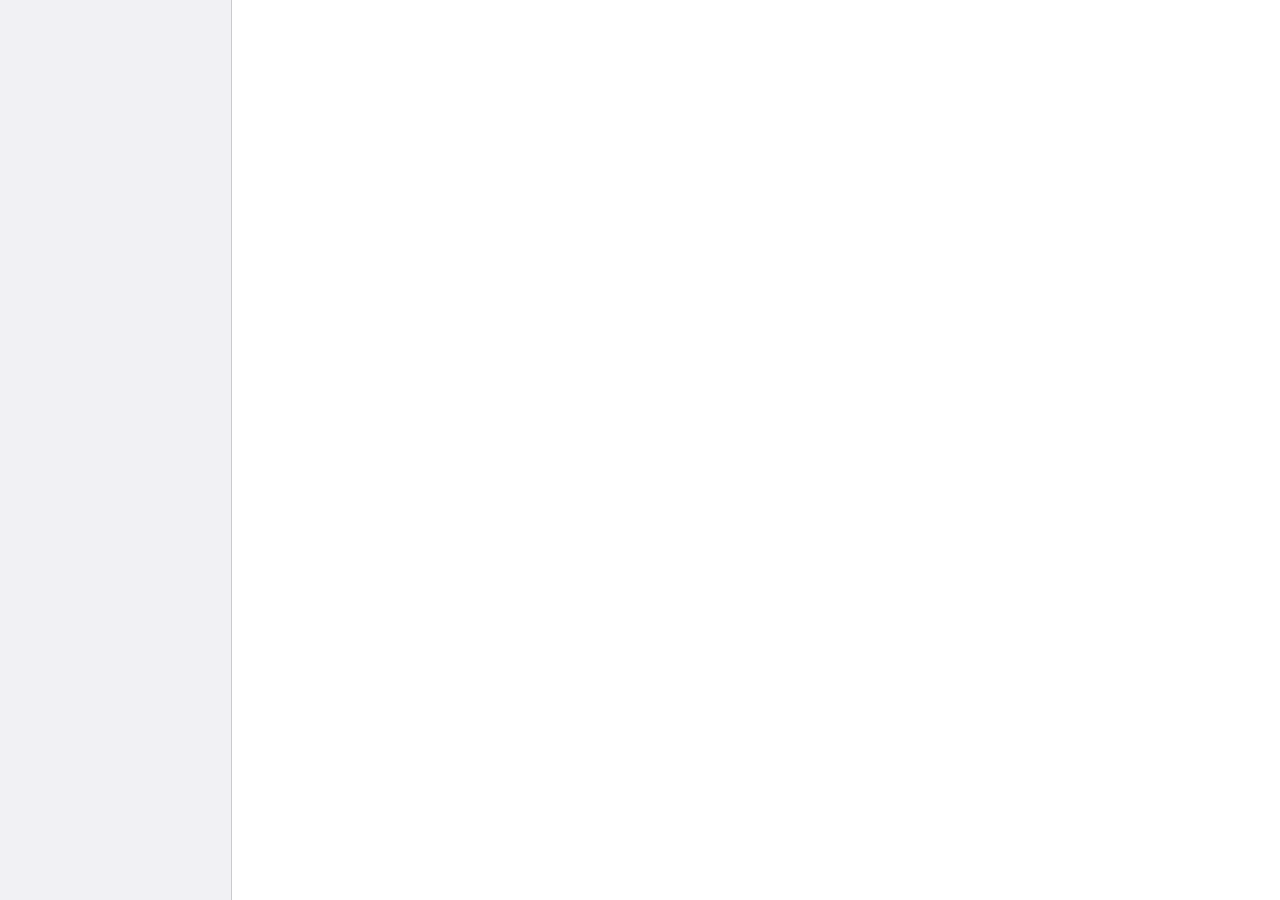
==== creator/index.html @ 55f1786f "creator: docs page shell, foundations sections, sidebar css Single-page docs (creator/index.html) re" ====
<!DOCTYPE html>
<html lang="en">
<head>
<meta charset="utf-8">
<meta name="viewport" content="width=device-width, initial-scale=1">
<title>Creator Design System</title>
<link rel="stylesheet" href="tokens/tokens.css">
<link rel="stylesheet" href="tokens/text-styles.css">
<link rel="stylesheet" href="css/base.css">
<link rel="stylesheet" href="css/sidebar.css">
<link rel="stylesheet" href="css/header.css">
<link rel="stylesheet" href="css/tray.css">
<link rel="stylesheet" href="css/stage.css">
<link rel="stylesheet" href="css/aux.css">
<!-- Icons: byte-identical copy of apps/airtime-creator/teleport/icons.js (AppIcons) and the Mask* paths from packages/mmhmm-icons -->
<script src="assets/icons.js"></script>
<script src="assets/mask-icons.js"></script>
</head>
<body>
<div class="doc">
  <nav class="doc-nav" id="nav"></nav>
  <main class="doc-main" id="main"></main>
</div>
<script type="module" src="js/main.js"></script>
</body>
</html>
---- creator/tokens/tokens.css ----
/* tokens.css - Creator design system. GENERATED by tools/build-tokens.mjs. Do not edit.
 * Source of truth: the rendered app (localhost:3000/creator) via data/rendered-vars.json, cross-referenced
 * with apps/airtime-creator/src/ui/tokens.ts. Prefix --cr- keeps these apart from airtime-design-system's tokens.
 * Themes: [data-theme="light"] (default) and [data-theme="dark"]; any element can set it, so light and dark can sit side by side.
 * Every semantic token is declared inside both theme blocks: a var() alias declared once at :root would resolve there
 * and pin the light value under a dark subtree. */

:root {

  /* aspect-ratios (primitive) */
  --cr-aspect-camera-demo: 736 / 414;

  /* blurs (primitive) */
  --cr-blur-selection-bar: 28px;
  --cr-blur-selection-menu: 34px;

  /* border-widths (primitive) */
  --cr-border-width-hair: 0.5px;
  --cr-border-width-thin: 1px;
  --cr-border-width-medium: 2px;

  /* colors (primitive) */
  --cr-color-selection-destructive: rgb(255,92,92);
  --cr-color-selection-destructive-hover: rgba(255,92,92,0.14);
  --cr-color-selection-destructive-active: rgba(255,92,92,0.24);
  --cr-color-selection-muted: rgba(255,255,255,0.60);
  --cr-color-selection-track: rgba(255,255,255,0.08);
  --cr-color-selection-swatch: rgba(255,255,255,0.16);
  --cr-color-selection-material: rgba(26,26,29,0.66);
  --cr-color-selection-text: rgba(255,255,255,0.96);
  --cr-color-selection-disabled: rgba(255,255,255,0.40);
  --cr-color-selection-hover: rgba(255,255,255,0.11);
  --cr-color-selection-active: rgba(255,255,255,0.20);
  --cr-color-selection-line: rgba(255,255,255,0.13);
  --cr-color-system-blue-light: #0069D9;
  --cr-color-system-blue-light-hover: #0059B8;
  --cr-color-system-blue-dark: #3B9BFF;
  --cr-color-system-blue-dark-hover: #57ACFF;
  --cr-color-system-blue-on-light: #FFFFFF;
  --cr-color-system-blue-on-dark: #08121C;
  --cr-color-system-red-light: #D70015;
  --cr-color-system-red-dark: #FF4F42;
  --cr-color-ground-light-window: #E9E9EC;
  --cr-color-ground-light-surface: #FFFFFF;
  --cr-color-ground-light-recessed: #F1F1F4;
  --cr-color-ground-dark-window: #131315;
  --cr-color-ground-dark-surface: #1E1E20;
  --cr-color-ground-dark-recessed: #252528;
  --cr-color-ink-light-primary: #000000;
  --cr-color-ink-light-secondary: #3C3C43;
  --cr-color-ink-light-tertiary: #6E6E73;
  --cr-color-ink-dark-primary: #FFFFFF;
  --cr-color-ink-dark-secondary: #EBEBF5;
  --cr-color-ink-dark-tertiary: #ABABB2;

  /* durations (primitive) */
  --cr-duration-insert: 120ms;
  --cr-duration-fired: 260ms;
  --cr-duration-fast: 160ms;
  --cr-duration-history: 150ms;
  --cr-duration-title-dwell: 200ms;
  --cr-duration-normal: 240ms;
  --cr-duration-slow: 420ms;
  --cr-duration-settle: 300ms;
  --cr-duration-stage: 420ms;
  --cr-duration-panel: 280ms;

  /* easings (primitive) */
  --cr-easing-out: ease-out;
  --cr-easing-settle: cubic-bezier(.32, .72, 0, 1);
  --cr-easing-standard: ease-in-out;
  --cr-easing-spring: cubic-bezier(.34, 1.4, .5, 1);
  --cr-easing-flow: cubic-bezier(.25, .46, .2, .99);

  /* font-sizes (primitive) */
  --cr-font-size-3xs: 9px;
  --cr-font-size-2xs: 10px;
  --cr-font-size-xs: 11px;
  --cr-font-size-sm: 12px;
  --cr-font-size-md: 13px;
  --cr-font-size-lg: 17px;

  /* font-weights (primitive) */
  --cr-font-weight-bold: 700;
  --cr-font-weight-medium: 500;
  --cr-font-weight-normal: 400;
  --cr-font-weight-semibold: 600;

  /* fonts (primitive) */
  --cr-font-family-body: -apple-system, BlinkMacSystemFont, 'SF Pro Text', 'SF Pro Display', 'Helvetica Neue', Helvetica, Arial, sans-serif;
  --cr-font-family-heading: -apple-system, BlinkMacSystemFont, 'SF Pro Text', 'SF Pro Display', 'Helvetica Neue', Helvetica, Arial, sans-serif;
  --cr-font-family-mono: ui-monospace, 'SF Mono', Menlo, monospace;

  /* letter-spacings (primitive) */
  --cr-letter-spacing-label: 0.055em;
  --cr-letter-spacing-selection-label: 0.04em;

  /* line-heights (primitive) */
  --cr-line-height-selection: 1.15;

  /* radii (primitive) */
  --cr-radius-stage: 8px;
  --cr-radius-selection-track: 9px;
  --cr-radius-room-tile: 6px;
  --cr-radius-title-label: 4px;
  --cr-radius-xs: 3px;
  --cr-radius-sm: 5px;
  --cr-radius-md: 7px;
  --cr-radius-lg: 10px;
  --cr-radius-xl: 13px;
  --cr-radius-2xl: 14px;
  --cr-radius-3xl: 16px;
  --cr-radius-4xl: 22px;
  --cr-radius-5xl: 24px;
  --cr-radius-full: 9999px;

  /* sizes (primitive) */
  --cr-size-creator-selection-menu-min: 220px;
  --cr-size-creator-selection-menu-max: 328px;
  --cr-size-creator-typography-menu-width: 368px;
  --cr-size-creator-top-bar: 52px;
  --cr-size-creator-account-header: 260px;
  --cr-size-creator-title: 280px;
  --cr-size-creator-title-compact: 180px;
  --cr-size-creator-title-glyph: 15px;
  --cr-size-creator-title-chevron: 22px;
  --cr-size-creator-hairline: 0.5px;
  --cr-size-creator-stage-band: 46px;
  --cr-size-creator-stage-band-narrow: 88px;
  --cr-size-creator-band-row: 38px;
  --cr-size-creator-device-name: 88px;
  --cr-size-creator-device-popover: 258px;
  --cr-size-creator-device-chevron: 9px;
  --cr-size-creator-status-dot: 7px;
  --cr-size-creator-status-badge-dot: 5px;
  --cr-size-creator-record-min: 93px;
  --cr-size-creator-record-label: 37px;
  --cr-size-creator-camera-popover: 360px;
  --cr-size-creator-tray: 116px;
  --cr-size-creator-slide-thumbnail: 78px;
  --cr-size-creator-room-tile: 76px;
  --cr-size-creator-slide-lane: 84px;
  --cr-size-creator-overlay-lane: 28px;
  --cr-size-creator-slide-popover: 324px;
  --cr-size-creator-sidebar: 296px;
  --cr-size-creator-sidebar-row: 30px;
  --cr-size-creator-sidebar-control: 24px;
  --cr-size-creator-slide-counter: 46px;
  --cr-size-creator-slides-info: 320px;
  --cr-size-creator-layout-picker: 470px;
  --cr-size-creator-layout-grid: 300px;
  --cr-size-creator-video-library: 280px;
  --cr-size-creator-video-details: 240px;
  --cr-size-creator-video-timeline: 144px;
  --cr-size-creator-share-dialog: 460px;
  --cr-size-creator-share-suggestions: 232px;
  --cr-size-sheet-width: 800px;
  --cr-size-sheet-height: 642px;
  --cr-size-sheet-max-width: calc(100vw - 48px);
  --cr-size-sheet-max-height: calc(100vh - 48px);
  --cr-size-background-browser-width: min(85vw, 800px);
  --cr-size-background-browser-height: min(100vh, 640px);
  --cr-size-background-browser-sidebar: 160px;
  --cr-size-background-browser-row: 190px;
  --cr-size-split-picker-sidebar: 208px;
  --cr-size-split-picker-pane-header: 56px;
  --cr-size-split-picker-input-wrapper: 30px;
  --cr-size-split-picker-details: 208px;
  --cr-size-segment: 26px;
  --cr-size-0-5: 2px;
  --cr-size-1: 4px;
  --cr-size-1-5: 6px;
  --cr-size-10: 40px;
  --cr-size-11: 44px;
  --cr-size-12: 48px;
  --cr-size-14: 56px;
  --cr-size-16: 64px;
  --cr-size-2: 8px;
  --cr-size-2-5: 10px;
  --cr-size-20: 80px;
  --cr-size-24: 96px;
  --cr-size-28: 112px;
  --cr-size-3: 12px;
  --cr-size-3-5: 14px;
  --cr-size-32: 128px;
  --cr-size-36: 144px;
  --cr-size-4: 16px;
  --cr-size-4-5: 18px;
  --cr-size-40: 160px;
  --cr-size-44: 176px;
  --cr-size-48: 192px;
  --cr-size-5: 20px;
  --cr-size-52: 208px;
  --cr-size-56: 224px;
  --cr-size-6: 24px;
  --cr-size-60: 240px;
  --cr-size-64: 256px;
  --cr-size-7: 28px;
  --cr-size-8: 32px;
  --cr-size-9: 36px;

  /* spacing (primitive) */
  --cr-space-gutter: 16px;
  --cr-space-2-25: 9px;
  --cr-space-1-75: 7px;
  --cr-space-0-75: 3px;
  --cr-space-1-25: 5px;
  --cr-space-0-5: 2px;
  --cr-space-1: 4px;
  --cr-space-1-5: 6px;
  --cr-space-10: 40px;
  --cr-space-11: 44px;
  --cr-space-12: 48px;
  --cr-space-14: 56px;
  --cr-space-16: 64px;
  --cr-space-2: 8px;
  --cr-space-2-5: 10px;
  --cr-space-20: 80px;
  --cr-space-24: 96px;
  --cr-space-28: 112px;
  --cr-space-3: 12px;
  --cr-space-3-5: 14px;
  --cr-space-32: 128px;
  --cr-space-36: 144px;
  --cr-space-4: 16px;
  --cr-space-4-5: 18px;
  --cr-space-40: 160px;
  --cr-space-44: 176px;
  --cr-space-48: 192px;
  --cr-space-5: 20px;
  --cr-space-52: 208px;
  --cr-space-56: 224px;
  --cr-space-6: 24px;
  --cr-space-60: 240px;
  --cr-space-64: 256px;
  --cr-space-7: 28px;
  --cr-space-8: 32px;
  --cr-space-9: 36px;

  /* z-index (primitive) */
  --cr-z-stage: 1;
  --cr-z-stage-band: 12;
  --cr-z-stage-controls: 13;
  --cr-z-tray: 15;
  --cr-z-top-bar: 20;
}

:root,
[data-theme="light"] {
  color-scheme: light;

  /* colors (semantic) */
  --cr-color-background-primary: #ffffff;
  --cr-color-background-tertiary: #ebebeb;
  --cr-color-action-primary: #79DDE8;
  --cr-color-action-secondary: #1A7580;
  --cr-color-action-destructive: #ff715c;
  --cr-color-slide-badge: rgba(0, 0, 0, 0.8);
  --cr-color-device-off: #F65F4C;
  --cr-color-status-live: #34C759;
  --cr-color-status-live-text: #2FA84F;
  --cr-color-status-live-fill: color-mix(in srgb, var(--cr-color-status-live) 16%, transparent);
  --cr-color-header-ground: color-mix(in srgb, var(--cr-color-mat-hud) 92%, transparent);
  --cr-color-header-title-hover: #ebebeb;
  --cr-color-header-title-border: #e0e0e0;
  --cr-color-header-history-hover: #f5f5f5;
  --cr-color-split-picker-content: color-mix(in srgb, var(--cr-color-bg-panel) 62%, transparent);
  --cr-color-split-picker-footer: color-mix(in srgb, var(--cr-color-bg-panel) 40%, transparent);
  --cr-color-bg: var(--cr-color-ground-light-window);
  --cr-color-bg-panel: var(--cr-color-ground-light-surface);
  --cr-color-bg-subtle: var(--cr-color-ground-light-recessed);
  --cr-color-bg-muted: rgba(0, 0, 0, 0.05);
  --cr-color-bg-emphasized: rgba(0, 0, 0, 0.10);
  --cr-color-bg-inverted: var(--cr-color-ground-dark-window);
  --cr-color-content-accent: #f9df74;
  --cr-color-content-primary: var(--cr-color-ink-light-primary);
  --cr-color-content-secondary: var(--cr-color-ink-light-secondary);
  --cr-color-content-tertiary: var(--cr-color-ink-light-tertiary);
  --cr-color-text-1: rgba(0, 0, 0, 0.92);
  --cr-color-text-2: rgba(0, 0, 0, 0.80);
  --cr-color-text-3: rgba(0, 0, 0, 0.64);
  --cr-color-text-4: rgba(0, 0, 0, 0.50);
  --cr-color-text-5: rgba(0, 0, 0, 0.38);
  --cr-color-text-6: rgba(0, 0, 0, 0.26);
  --cr-color-fg: var(--cr-color-text-1);
  --cr-color-fg-muted: var(--cr-color-text-3);
  --cr-color-fg-subtle: var(--cr-color-text-4);
  --cr-color-fg-inverted: rgba(255, 255, 255, 0.96);
  --cr-color-line: rgba(0, 0, 0, 0.10);
  --cr-color-line-strong: rgba(0, 0, 0, 0.16);
  --cr-color-line-strongest: rgba(0, 0, 0, 0.30);
  --cr-color-border: var(--cr-color-line);
  --cr-color-border-muted: var(--cr-color-line);
  --cr-color-border-subtle: var(--cr-color-line);
  --cr-color-border-emphasized: var(--cr-color-line-strong);
  --cr-color-border-inverted: rgba(255, 255, 255, 0.10);
  --cr-color-state-drop-indicator: var(--cr-color-accent-solid);
  --cr-color-state-hover: rgba(0, 0, 0, 0.055);
  --cr-color-state-active: rgba(0, 0, 0, 0.10);
  --cr-color-state-active-strong: rgba(0, 0, 0, 0.15);
  --cr-color-state-selected: rgba(0, 0, 0, 0.15);
  --cr-color-dash: rgba(0, 0, 0, 0.28);
  --cr-color-highlight-primary: #00000012;
  --cr-color-highlight-secondary: #0000000A;
  --cr-color-edge-out: rgba(0, 0, 0, 0.16);
  --cr-color-edge-in: rgba(255, 255, 255, 0.75);
  --cr-color-mat-menu: rgba(250, 250, 252, 0.86);
  --cr-color-mat-menu-solid: rgba(250, 250, 252, 0.98);
  --cr-color-mat-hud: rgba(247, 247, 250, 0.985);
  --cr-color-mat-sheet: rgba(242, 242, 245, 0.99);
  --cr-color-mat-sidebar: rgba(239, 239, 243, 0.985);
  --cr-color-scrim: rgba(250, 250, 252, 0.86);
  --cr-color-scrim-modal: rgba(0, 0, 0, 0.60);
  --cr-color-overlay: #00000073;
  --cr-color-surface-raised: var(--cr-color-mat-menu);
  --cr-color-surface-inset: rgba(0, 0, 0, 0.05);
  --cr-color-wire-1: rgba(0, 0, 0, 0.09);
  --cr-color-wire-2: rgba(0, 0, 0, 0.20);
  --cr-color-wire-3: rgba(0, 0, 0, 0.34);
  --cr-color-wire-void: rgba(0, 0, 0, 0.045);
  --cr-color-accent-solid: var(--cr-color-system-blue-light);
  --cr-color-accent-hover: var(--cr-color-system-blue-light-hover);
  --cr-color-accent-contrast: var(--cr-color-system-blue-on-light);
  --cr-color-accent-fg: var(--cr-color-system-blue-light);
  --cr-color-accent-subtle: color-mix(in srgb, var(--cr-color-system-blue-light) 12%, transparent);
  --cr-color-accent-muted: color-mix(in srgb, var(--cr-color-system-blue-light) 22%, transparent);
  --cr-color-accent-emphasized: var(--cr-color-system-blue-light-hover);
  --cr-color-accent-focus-ring: var(--cr-color-system-blue-light);
  --cr-color-danger-solid: var(--cr-color-system-red-light);
  --cr-color-danger-hover: color-mix(in srgb, var(--cr-color-system-red-light) 88%, black);
  --cr-color-danger-contrast: #FFFFFF;
  --cr-color-danger-fg: var(--cr-color-system-red-light);
  --cr-color-danger-subtle: color-mix(in srgb, var(--cr-color-system-red-light) 12%, transparent);
  --cr-color-danger-muted: color-mix(in srgb, var(--cr-color-system-red-light) 22%, transparent);
  --cr-color-danger-emphasized: color-mix(in srgb, var(--cr-color-system-red-light) 88%, black);
  --cr-color-danger-focus-ring: var(--cr-color-system-red-light);
  --cr-color-gray-solid: var(--cr-color-text-1);
  --cr-color-gray-hover: var(--cr-color-text-2);
  --cr-color-gray-contrast: var(--cr-color-bg-panel);
  --cr-color-gray-fg: var(--cr-color-text-1);
  --cr-color-gray-subtle: var(--cr-color-state-hover);
  --cr-color-gray-muted: var(--cr-color-state-active);
  --cr-color-gray-emphasized: var(--cr-color-state-active-strong);
  --cr-color-gray-focus-ring: var(--cr-color-accent-solid);
  --cr-color-focus-ring: var(--cr-color-accent-solid);
  --cr-color-pill-fill: rgba(255, 255, 255, 0.12);
  --cr-color-swatch-ring-dot: rgba(255, 255, 255, 0.24);
  --cr-color-swatch-ring-tile: rgba(255, 255, 255, 0.16);
  --cr-color-swatch-none-slash: rgb(255, 69, 58);
  --cr-color-swatch-none-fill: rgba(255, 255, 255, 0.08);
  --cr-color-chip-ground: #E6E6EC;
  --cr-color-checker-a: #FFFFFF;
  --cr-color-checker-b: #D4D4DA;
  --cr-color-thumb-selected-fill: rgba(255, 255, 255, 0.18);
  --cr-color-thumb-selected-ring: rgba(255, 255, 255, 0.3);
  --cr-color-knob: #FFFFFF;

  /* font-sizes (derived) */
  --cr-font-size-sidebar: 12px;

  /* gradients (semantic) */
  --cr-gradient-window: linear-gradient(180deg, color-mix(in srgb, var(--cr-color-bg) 88%, var(--cr-color-content-primary)) 0%, var(--cr-color-bg) 34%, color-mix(in srgb, var(--cr-color-bg) 96%, var(--cr-color-content-primary)) 100%);

  /* letter-spacings (derived) */
  --cr-letter-spacing-sidebar: -0.036px;

  /* line-heights (derived) */
  --cr-line-height-sidebar: 15px;

  /* opacity (derived) */
  --cr-opacity-disabled: 0.4;
  --cr-opacity-dimmed: 0.45;
  --cr-opacity-locked-grip: 0.3;

  /* shadows (semantic) */
  --cr-shadow-selection-swatch: inset 0 0 0 1px rgba(255,255,255,0.18);
  --cr-shadow-selection-swatch-selected: inset 0 0 0 1px rgba(255,255,255,0.18), 0 0 0 2px rgba(255,255,255,0.60);
  --cr-shadow-selection-bar: inset 0 0.5px 0 0 rgba(255,255,255,0.18), 0 0 0 0.5px rgba(0,0,0,0.34), 0 4px 10px rgba(0,0,0,0.22), 0 14px 36px rgba(0,0,0,0.34);
  --cr-shadow-selection-menu: inset 0 0.5px 0 0 rgba(255,255,255,0.18), 0 0 0 0.5px rgba(0,0,0,0.34), 0 6px 16px rgba(0,0,0,0.22), 0 22px 56px rgba(0,0,0,0.34);
  --cr-shadow-tray-console: 0 0 0 0.5px var(--cr-color-edge-out), 0 2px 5px color-mix(in srgb, var(--cr-color-content-primary) 12%, transparent);
  --cr-shadow-band-pill: var(--cr-shadow-edge), var(--cr-shadow-up);
  --cr-shadow-placeholder: inset 0 0 0 0.5px var(--cr-color-line);
  --cr-shadow-caption: inset 0 0.5px 0 0 var(--cr-color-line);
  --cr-shadow-sidebar: inset -1px 0 0 0 var(--cr-color-line);
  --cr-shadow-input-wrapper: inset 0 0 0 0.5px var(--cr-color-line-strong), inset 0 1px 2px rgba(0, 0, 0, 0.06);
  --cr-shadow-top-bar: 0 0.5px 0 0 var(--cr-color-line);
  --cr-shadow-avatar: 0 0 0 0.5px var(--cr-color-edge-out);
  --cr-shadow-avatar-hover: 0 0 0 0.5px rgba(0, 0, 0, 0.30);
  --cr-shadow-segment-track: inset 0 0.5px 1px 0 rgba(0, 0, 0, 0.06);
  --cr-shadow-segment-thumb: inset 0 0.5px 0 0 var(--cr-color-edge-in), 0 0 0 0.5px var(--cr-color-edge-out), 0 1px 3px rgba(0, 0, 0, 0.12);
  --cr-shadow-sm: 0 0 0 0.5px var(--cr-color-edge-out), 0 1px 2px rgba(0, 0, 0, 0.10);
  --cr-shadow-md: 0 0 0 0.5px var(--cr-color-edge-out), 0 2px 5px rgba(0, 0, 0, 0.08), 0 8px 22px rgba(0, 0, 0, 0.12);
  --cr-shadow-lg: 0 0 0 0.5px var(--cr-color-edge-out), 0 4px 10px rgba(0, 0, 0, 0.10), 0 18px 48px rgba(0, 0, 0, 0.20);
  --cr-shadow-up: 0 0 0 0.5px var(--cr-color-edge-out), 0 -2px 6px rgba(0, 0, 0, 0.06), 0 -14px 40px rgba(0, 0, 0, 0.16);
  --cr-shadow-edge: inset 0 0.5px 0 0 var(--cr-color-edge-in);
  --cr-shadow-menu: inset 0 0.5px 0 0 var(--cr-color-edge-in), 0 0 0 0.5px var(--cr-color-edge-out), 0 4px 10px rgba(0, 0, 0, 0.10), 0 18px 48px rgba(0, 0, 0, 0.20);
  --cr-shadow-sheet: inset 0 0.5px 0 0 var(--cr-color-edge-in), 0 0 0 0.5px var(--cr-color-edge-out), 0 8px 16px rgba(0, 0, 0, 0.10), 0 40px 100px rgba(0, 0, 0, 0.34);
  --cr-shadow-tooltip: 0 8px 16px rgba(0, 0, 0, 0.16);
  --cr-shadow-focus: 0 0 0 1px var(--cr-color-accent-solid), 0 0 0 4px color-mix(in srgb, var(--cr-color-accent-solid) 34%, transparent);
  --cr-shadow-focus-inset: inset 0 0 0 2px var(--cr-color-accent-solid);
  --cr-shadow-button-solid: inset 0 0.5px 0 0 rgba(255, 255, 255, 0.22), 0 1px 2px rgba(0, 0, 0, 0.16);
  --cr-shadow-button-secondary: 0 0 0 0.5px var(--cr-color-edge-out), 0 1px 2px rgba(0, 0, 0, 0.10);
  --cr-shadow-sidebar-card: 0 0 0 1px rgba(255, 255, 255, 0.08), 0 20px 40px 0 rgba(0, 0, 0, 0.35);
  --cr-shadow-action-button: inset 0 0.5px 0 0 var(--cr-color-edge-in), 0 1px 2px rgba(0, 0, 0, 0.2);
  --cr-shadow-pill: inset 0 0.5px 0 0 rgba(255, 255, 255, 0.16), 0 1px 2px rgba(0, 0, 0, 0.2);
  --cr-shadow-field-well: inset 0 0 0 0.5px var(--cr-color-line);
  --cr-shadow-field-well-hover: inset 0 0 0 0.5px var(--cr-color-line-strong);
  --cr-shadow-field-focus: inset 0 0 0 0.5px var(--cr-color-accent-solid), 0 0 0 3px color-mix(in srgb, var(--cr-color-accent-solid) 22%, transparent);
  --cr-shadow-segment-track-sidebar: inset 0 0 0 0.5px var(--cr-color-line), inset 0 1px 2px 0 rgba(0, 0, 0, 0.06);
  --cr-shadow-popover: 0 0 0 0.5px var(--cr-color-edge-out), 0 8px 24px rgba(0, 0, 0, 0.45);
  --cr-shadow-popover-range: 0 0 0 0.5px var(--cr-color-edge-out), 0 8px 20px rgba(0, 0, 0, 0.45);
  --cr-shadow-swatch-selected-tile: 0 0 0 2px var(--cr-color-accent-solid);
  --cr-shadow-swatch-selected-dot: inset 0 0 0 1px rgba(255, 255, 255, 0.3), 0 0 0 2.5px var(--cr-color-accent-solid);
  --cr-shadow-range-track: inset 0 1px 1.5px rgba(0, 0, 0, 0.3);
  --cr-shadow-range-thumb: 0 0 0 0.5px rgba(0, 0, 0, 0.18), 0 1px 3px rgba(0, 0, 0, 0.38);
  --cr-shadow-switch-track: inset 0 1px 2px rgba(0, 0, 0, 0.1);
  --cr-shadow-switch-knob: 0 0 0 0.5px rgba(0, 0, 0, 0.14), 0 1px 2px rgba(0, 0, 0, 0.28);
  --cr-shadow-thumb-ring: inset 0 0 0 0.5px var(--cr-color-line-strong);
  --cr-shadow-drop-before: inset 0 2px 0 var(--cr-color-state-drop-indicator);

  /* sizes (derived) */
  --cr-size-row: var(--cr-size-creator-sidebar-row);
  --cr-size-control: var(--cr-size-creator-sidebar-control);
  --cr-size-icon-row: var(--cr-size-5);
  --cr-size-icon-action: var(--cr-size-4-5);
  --cr-size-icon-header: var(--cr-size-4);
  --cr-size-icon-inline: var(--cr-size-3-5);
  --cr-size-icon-shape: 22px;
  --cr-size-icon-chevron: var(--cr-size-creator-device-chevron);
  --cr-size-hit-header: 26px;
  --cr-size-hit-inline: 22px;
  --cr-size-pane-header: var(--cr-size-11);
  --cr-size-thumb-row: var(--cr-size-9);
  --cr-size-thumb-w: var(--cr-size-12);
  --cr-size-thumb-h: var(--cr-size-7);
  --cr-size-color-dot: var(--cr-size-5);
  --cr-size-tint-dot: var(--cr-size-6);
  --cr-size-switch-w: 30px;
  --cr-size-switch-h: 18px;
  --cr-size-switch-knob: 14px;
  --cr-size-range-thumb: 15px;
  --cr-size-range-track: 4px;
  --cr-size-popup-range-w: 250px;
  --cr-size-popup-color-w: var(--cr-size-60);
  --cr-size-popup-grid-col: 56px;
  --cr-size-popup-gutter: 4px;
  --cr-size-popup-edge: 16px;
  --cr-size-field-value-w: 54px;
  --cr-size-field-wide-w: 112px;

  /* transitions (derived) */
  --cr-transition-control: background var(--cr-duration-fast) var(--cr-easing-settle), color var(--cr-duration-fast) var(--cr-easing-settle);
  --cr-transition-swatch: box-shadow var(--cr-duration-fast) var(--cr-easing-spring), transform var(--cr-duration-fast) var(--cr-easing-spring);
}

[data-theme="dark"] {
  color-scheme: dark;

  /* colors (semantic) */
  --cr-color-background-primary: #0a0a0e;
  --cr-color-background-tertiary: #212127;
  --cr-color-action-primary: #79DDE8;
  --cr-color-action-secondary: #1A7580;
  --cr-color-action-destructive: #ff7661;
  --cr-color-slide-badge: rgba(0, 0, 0, 0.8);
  --cr-color-device-off: #F65F4C;
  --cr-color-status-live: #34C759;
  --cr-color-status-live-text: #4CD470;
  --cr-color-status-live-fill: color-mix(in srgb, var(--cr-color-status-live) 16%, transparent);
  --cr-color-header-ground: color-mix(in srgb, var(--cr-color-mat-hud) 92%, transparent);
  --cr-color-header-title-hover: #2f2f32;
  --cr-color-header-title-border: #2f2f32;
  --cr-color-header-history-hover: #212127;
  --cr-color-split-picker-content: color-mix(in srgb, var(--cr-color-bg-panel) 62%, transparent);
  --cr-color-split-picker-footer: color-mix(in srgb, var(--cr-color-bg-panel) 40%, transparent);
  --cr-color-bg: var(--cr-color-ground-dark-window);
  --cr-color-bg-panel: var(--cr-color-ground-dark-surface);
  --cr-color-bg-subtle: var(--cr-color-ground-dark-recessed);
  --cr-color-bg-muted: rgba(255, 255, 255, 0.06);
  --cr-color-bg-emphasized: rgba(255, 255, 255, 0.13);
  --cr-color-bg-inverted: var(--cr-color-ground-light-window);
  --cr-color-content-accent: #f9df74;
  --cr-color-content-primary: var(--cr-color-ink-dark-primary);
  --cr-color-content-secondary: var(--cr-color-ink-dark-secondary);
  --cr-color-content-tertiary: var(--cr-color-ink-dark-tertiary);
  --cr-color-text-1: rgba(255, 255, 255, 0.96);
  --cr-color-text-2: rgba(255, 255, 255, 0.84);
  --cr-color-text-3: rgba(255, 255, 255, 0.68);
  --cr-color-text-4: rgba(255, 255, 255, 0.54);
  --cr-color-text-5: rgba(255, 255, 255, 0.40);
  --cr-color-text-6: rgba(255, 255, 255, 0.28);
  --cr-color-fg: var(--cr-color-text-1);
  --cr-color-fg-muted: var(--cr-color-text-3);
  --cr-color-fg-subtle: var(--cr-color-text-4);
  --cr-color-fg-inverted: rgba(0, 0, 0, 0.92);
  --cr-color-line: rgba(255, 255, 255, 0.10);
  --cr-color-line-strong: rgba(255, 255, 255, 0.16);
  --cr-color-line-strongest: rgba(255, 255, 255, 0.30);
  --cr-color-border: var(--cr-color-line);
  --cr-color-border-muted: var(--cr-color-line);
  --cr-color-border-subtle: var(--cr-color-line);
  --cr-color-border-emphasized: var(--cr-color-line-strong);
  --cr-color-border-inverted: rgba(0, 0, 0, 0.10);
  --cr-color-state-drop-indicator: var(--cr-color-accent-solid);
  --cr-color-state-hover: rgba(255, 255, 255, 0.08);
  --cr-color-state-active: rgba(255, 255, 255, 0.13);
  --cr-color-state-active-strong: rgba(255, 255, 255, 0.18);
  --cr-color-state-selected: rgba(0, 0, 0, 0.15);
  --cr-color-dash: rgba(255, 255, 255, 0.30);
  --cr-color-highlight-primary: #FFFFFF14;
  --cr-color-highlight-secondary: #FFFFFF0A;
  --cr-color-edge-out: rgba(0, 0, 0, 0.62);
  --cr-color-edge-in: rgba(255, 255, 255, 0.10);
  --cr-color-mat-menu: rgba(44, 44, 48, 0.88);
  --cr-color-mat-menu-solid: rgba(44, 44, 48, 0.97);
  --cr-color-mat-hud: rgba(38, 38, 42, 0.985);
  --cr-color-mat-sheet: rgba(34, 34, 38, 0.99);
  --cr-color-mat-sidebar: rgba(28, 28, 32, 0.985);
  --cr-color-scrim: rgba(30, 30, 34, 0.88);
  --cr-color-scrim-modal: rgba(0, 0, 0, 0.60);
  --cr-color-overlay: rgba(0, 0, 0, 0.62);
  --cr-color-surface-raised: var(--cr-color-mat-menu);
  --cr-color-surface-inset: rgba(255, 255, 255, 0.06);
  --cr-color-wire-1: rgba(255, 255, 255, 0.10);
  --cr-color-wire-2: rgba(255, 255, 255, 0.22);
  --cr-color-wire-3: rgba(255, 255, 255, 0.38);
  --cr-color-wire-void: rgba(255, 255, 255, 0.05);
  --cr-color-accent-solid: var(--cr-color-system-blue-dark);
  --cr-color-accent-hover: var(--cr-color-system-blue-dark-hover);
  --cr-color-accent-contrast: var(--cr-color-system-blue-on-dark);
  --cr-color-accent-fg: var(--cr-color-system-blue-dark);
  --cr-color-accent-subtle: color-mix(in srgb, var(--cr-color-system-blue-dark) 14%, transparent);
  --cr-color-accent-muted: color-mix(in srgb, var(--cr-color-system-blue-dark) 26%, transparent);
  --cr-color-accent-emphasized: var(--cr-color-system-blue-dark-hover);
  --cr-color-accent-focus-ring: var(--cr-color-system-blue-dark);
  --cr-color-danger-solid: var(--cr-color-system-red-dark);
  --cr-color-danger-hover: color-mix(in srgb, var(--cr-color-system-red-dark) 88%, white);
  --cr-color-danger-contrast: #FFFFFF;
  --cr-color-danger-fg: var(--cr-color-system-red-dark);
  --cr-color-danger-subtle: color-mix(in srgb, var(--cr-color-system-red-dark) 14%, transparent);
  --cr-color-danger-muted: color-mix(in srgb, var(--cr-color-system-red-dark) 26%, transparent);
  --cr-color-danger-emphasized: color-mix(in srgb, var(--cr-color-system-red-dark) 88%, white);
  --cr-color-danger-focus-ring: var(--cr-color-system-red-dark);
  --cr-color-gray-solid: var(--cr-color-text-1);
  --cr-color-gray-hover: var(--cr-color-text-2);
  --cr-color-gray-contrast: var(--cr-color-bg-panel);
  --cr-color-gray-fg: var(--cr-color-text-1);
  --cr-color-gray-subtle: var(--cr-color-state-hover);
  --cr-color-gray-muted: var(--cr-color-state-active);
  --cr-color-gray-emphasized: var(--cr-color-state-active-strong);
  --cr-color-gray-focus-ring: var(--cr-color-accent-solid);
  --cr-color-focus-ring: var(--cr-color-accent-solid);
  --cr-color-pill-fill: rgba(255, 255, 255, 0.12);
  --cr-color-swatch-ring-dot: rgba(255, 255, 255, 0.24);
  --cr-color-swatch-ring-tile: rgba(255, 255, 255, 0.16);
  --cr-color-swatch-none-slash: rgb(255, 69, 58);
  --cr-color-swatch-none-fill: rgba(255, 255, 255, 0.08);
  --cr-color-chip-ground: #E6E6EC;
  --cr-color-checker-a: #FFFFFF;
  --cr-color-checker-b: #D4D4DA;
  --cr-color-thumb-selected-fill: rgba(255, 255, 255, 0.18);
  --cr-color-thumb-selected-ring: rgba(255, 255, 255, 0.3);
  --cr-color-knob: #FFFFFF;

  /* font-sizes (derived) */
  --cr-font-size-sidebar: 12px;

  /* gradients (semantic) */
  --cr-gradient-window: linear-gradient(180deg, color-mix(in srgb, var(--cr-color-bg) 88%, var(--cr-color-content-primary)) 0%, var(--cr-color-bg) 34%, color-mix(in srgb, var(--cr-color-bg) 96%, var(--cr-color-content-primary)) 100%);

  /* letter-spacings (derived) */
  --cr-letter-spacing-sidebar: -0.036px;

  /* line-heights (derived) */
  --cr-line-height-sidebar: 15px;

  /* opacity (derived) */
  --cr-opacity-disabled: 0.4;
  --cr-opacity-dimmed: 0.45;
  --cr-opacity-locked-grip: 0.3;

  /* shadows (semantic) */
  --cr-shadow-selection-swatch: inset 0 0 0 1px rgba(255,255,255,0.18);
  --cr-shadow-selection-swatch-selected: inset 0 0 0 1px rgba(255,255,255,0.18), 0 0 0 2px rgba(255,255,255,0.60);
  --cr-shadow-selection-bar: inset 0 0.5px 0 0 rgba(255,255,255,0.18), 0 0 0 0.5px rgba(0,0,0,0.34), 0 4px 10px rgba(0,0,0,0.22), 0 14px 36px rgba(0,0,0,0.34);
  --cr-shadow-selection-menu: inset 0 0.5px 0 0 rgba(255,255,255,0.18), 0 0 0 0.5px rgba(0,0,0,0.34), 0 6px 16px rgba(0,0,0,0.22), 0 22px 56px rgba(0,0,0,0.34);
  --cr-shadow-tray-console: 0 0 0 0.5px var(--cr-color-edge-out), 0 2px 5px color-mix(in srgb, var(--cr-color-content-primary) 12%, transparent);
  --cr-shadow-band-pill: var(--cr-shadow-edge), var(--cr-shadow-up);
  --cr-shadow-placeholder: inset 0 0 0 0.5px var(--cr-color-line);
  --cr-shadow-caption: inset 0 0.5px 0 0 var(--cr-color-line);
  --cr-shadow-sidebar: inset -1px 0 0 0 var(--cr-color-line);
  --cr-shadow-input-wrapper: inset 0 0 0 0.5px var(--cr-color-line-strong), inset 0 1px 2px rgba(0, 0, 0, 0.06);
  --cr-shadow-top-bar: 0 0.5px 0 0 var(--cr-color-line);
  --cr-shadow-avatar: 0 0 0 0.5px var(--cr-color-edge-out);
  --cr-shadow-avatar-hover: 0 0 0 0.5px rgba(0, 0, 0, 0.78);
  --cr-shadow-segment-track: inset 0 0.5px 1px 0 rgba(0, 0, 0, 0.06);
  --cr-shadow-segment-thumb: inset 0 0.5px 0 0 var(--cr-color-edge-in), 0 0 0 0.5px var(--cr-color-edge-out), 0 1px 3px rgba(0, 0, 0, 0.12);
  --cr-shadow-sm: 0 0 0 0.5px var(--cr-color-edge-out), 0 1px 3px rgba(0, 0, 0, 0.40);
  --cr-shadow-md: 0 0 0 0.5px var(--cr-color-edge-out), 0 2px 6px rgba(0, 0, 0, 0.40), 0 10px 28px rgba(0, 0, 0, 0.48);
  --cr-shadow-lg: 0 0 0 0.5px var(--cr-color-edge-out), 0 4px 12px rgba(0, 0, 0, 0.44), 0 22px 60px rgba(0, 0, 0, 0.60);
  --cr-shadow-up: 0 0 0 0.5px var(--cr-color-edge-out), 0 -2px 8px rgba(0, 0, 0, 0.34), 0 -16px 46px rgba(0, 0, 0, 0.50);
  --cr-shadow-edge: inset 0 0.5px 0 0 var(--cr-color-edge-in);
  --cr-shadow-menu: inset 0 0.5px 0 0 var(--cr-color-edge-in), 0 0 0 0.5px var(--cr-color-edge-out), 0 4px 12px rgba(0, 0, 0, 0.44), 0 22px 60px rgba(0, 0, 0, 0.60);
  --cr-shadow-sheet: inset 0 0.5px 0 0 var(--cr-color-edge-in), 0 0 0 0.5px var(--cr-color-edge-out), 0 8px 16px rgba(0, 0, 0, 0.10), 0 40px 100px rgba(0, 0, 0, 0.34);
  --cr-shadow-tooltip: 0 8px 16px rgba(0, 0, 0, 0.55);
  --cr-shadow-focus: 0 0 0 1px var(--cr-color-accent-solid), 0 0 0 4px color-mix(in srgb, var(--cr-color-accent-solid) 34%, transparent);
  --cr-shadow-focus-inset: inset 0 0 0 2px var(--cr-color-accent-solid);
  --cr-shadow-button-solid: inset 0 0.5px 0 0 rgba(255, 255, 255, 0.22), 0 1px 2px rgba(0, 0, 0, 0.16);
  --cr-shadow-button-secondary: 0 0 0 0.5px var(--cr-color-edge-out), 0 1px 2px rgba(0, 0, 0, 0.10);
  --cr-shadow-sidebar-card: 0 0 0 1px rgba(255, 255, 255, 0.08), 0 20px 40px 0 rgba(0, 0, 0, 0.35);
  --cr-shadow-action-button: inset 0 0.5px 0 0 var(--cr-color-edge-in), 0 1px 2px rgba(0, 0, 0, 0.2);
  --cr-shadow-pill: inset 0 0.5px 0 0 rgba(255, 255, 255, 0.16), 0 1px 2px rgba(0, 0, 0, 0.2);
  --cr-shadow-field-well: inset 0 0 0 0.5px var(--cr-color-line);
  --cr-shadow-field-well-hover: inset 0 0 0 0.5px var(--cr-color-line-strong);
  --cr-shadow-field-focus: inset 0 0 0 0.5px var(--cr-color-accent-solid), 0 0 0 3px color-mix(in srgb, var(--cr-color-accent-solid) 22%, transparent);
  --cr-shadow-segment-track-sidebar: inset 0 0 0 0.5px var(--cr-color-line), inset 0 1px 2px 0 rgba(0, 0, 0, 0.06);
  --cr-shadow-popover: 0 0 0 0.5px var(--cr-color-edge-out), 0 8px 24px rgba(0, 0, 0, 0.45);
  --cr-shadow-popover-range: 0 0 0 0.5px var(--cr-color-edge-out), 0 8px 20px rgba(0, 0, 0, 0.45);
  --cr-shadow-swatch-selected-tile: 0 0 0 2px var(--cr-color-accent-solid);
  --cr-shadow-swatch-selected-dot: inset 0 0 0 1px rgba(255, 255, 255, 0.3), 0 0 0 2.5px var(--cr-color-accent-solid);
  --cr-shadow-range-track: inset 0 1px 1.5px rgba(0, 0, 0, 0.3);
  --cr-shadow-range-thumb: 0 0 0 0.5px rgba(0, 0, 0, 0.18), 0 1px 3px rgba(0, 0, 0, 0.38);
  --cr-shadow-switch-track: inset 0 1px 2px rgba(0, 0, 0, 0.1);
  --cr-shadow-switch-knob: 0 0 0 0.5px rgba(0, 0, 0, 0.14), 0 1px 2px rgba(0, 0, 0, 0.28);
  --cr-shadow-thumb-ring: inset 0 0 0 0.5px var(--cr-color-line-strong);
  --cr-shadow-drop-before: inset 0 2px 0 var(--cr-color-state-drop-indicator);

  /* sizes (derived) */
  --cr-size-row: var(--cr-size-creator-sidebar-row);
  --cr-size-control: var(--cr-size-creator-sidebar-control);
  --cr-size-icon-row: var(--cr-size-5);
  --cr-size-icon-action: var(--cr-size-4-5);
  --cr-size-icon-header: var(--cr-size-4);
  --cr-size-icon-inline: var(--cr-size-3-5);
  --cr-size-icon-shape: 22px;
  --cr-size-icon-chevron: var(--cr-size-creator-device-chevron);
  --cr-size-hit-header: 26px;
  --cr-size-hit-inline: 22px;
  --cr-size-pane-header: var(--cr-size-11);
  --cr-size-thumb-row: var(--cr-size-9);
  --cr-size-thumb-w: var(--cr-size-12);
  --cr-size-thumb-h: var(--cr-size-7);
  --cr-size-color-dot: var(--cr-size-5);
  --cr-size-tint-dot: var(--cr-size-6);
  --cr-size-switch-w: 30px;
  --cr-size-switch-h: 18px;
  --cr-size-switch-knob: 14px;
  --cr-size-range-thumb: 15px;
  --cr-size-range-track: 4px;
  --cr-size-popup-range-w: 250px;
  --cr-size-popup-color-w: var(--cr-size-60);
  --cr-size-popup-grid-col: 56px;
  --cr-size-popup-gutter: 4px;
  --cr-size-popup-edge: 16px;
  --cr-size-field-value-w: 54px;
  --cr-size-field-wide-w: 112px;

  /* transitions (derived) */
  --cr-transition-control: background var(--cr-duration-fast) var(--cr-easing-settle), color var(--cr-duration-fast) var(--cr-easing-settle);
  --cr-transition-swatch: box-shadow var(--cr-duration-fast) var(--cr-easing-spring), transform var(--cr-duration-fast) var(--cr-easing-spring);
}
---- creator/tokens/text-styles.css ----
/* text-styles.css - GENERATED by tools/build-tokens.mjs from textStyles in apps/airtime-creator/src/ui/tokens.ts. */
.cr-text-band-readout {
  font-size: 11px;
  line-height: 15px;
  font-weight: 400;
}
.cr-text-band-record {
  font-size: 11px;
  line-height: 11px;
  font-weight: 400;
  font-variant-numeric: tabular-nums;
}
.cr-text-band-label {
  font-size: 10px;
  line-height: 16px;
  font-weight: 600;
  letter-spacing: 0.06em;
  text-transform: uppercase;
}
.cr-text-status-badge {
  font-size: 10px;
  font-weight: 500;
}
.cr-text-status-lead {
  font-size: 11px;
  line-height: 1.45;
}
.cr-text-heading-large {
  font-size: 17px;
  line-height: 22px;
  font-weight: 600;
  letter-spacing: -0.01em;
}
.cr-text-heading-medium {
  font-size: 13px;
  line-height: 16px;
  font-weight: 600;
}
.cr-text-heading-small {
  font-size: 13px;
  line-height: 16px;
  font-weight: 600;
}
.cr-text-body-large {
  font-size: 13px;
  line-height: 17px;
  font-weight: 400;
}
.cr-text-body-medium {
  font-size: 12px;
  line-height: 15px;
  font-weight: 400;
}
.cr-text-body-small {
  font-size: 11px;
  line-height: 14px;
  font-weight: 400;
}
.cr-text-button {
  font-size: 12px;
  line-height: 15px;
  font-weight: 500;
}
.cr-text-button-segment {
  font-size: 12px;
  line-height: 16px;
  font-weight: 500;
}
.cr-text-label {
  font-size: 10px;
  line-height: 12px;
  font-weight: 600;
  letter-spacing: 0.055em;
  text-transform: uppercase;
}
.cr-text-accountName {
  font-size: 16px;
  line-height: 20px;
  font-weight: 600;
}
.cr-text-accountEmail {
  font-size: 11px;
  line-height: 16px;
  font-weight: 300;
}
.cr-text-saveState {
  font-size: 11px;
  line-height: 16px;
  font-weight: 600;
}
.cr-text-nano {
  font-size: 9px;
  line-height: 11px;
  font-weight: 400;
}
---- creator/css/base.css ----
/* base.css - the documentation shell for creator/index.html (not part of the Creator design system itself).
 * Built from tokens.css so the docs page reads as Creator. */
*, *::before, *::after { box-sizing: border-box; }
html { scroll-behavior: smooth; scroll-padding-top: 16px; }
body { margin: 0; font-family: var(--cr-font-family-body); font-size: 13px; line-height: 17px; color: var(--cr-color-fg); background: var(--cr-color-bg-panel); -webkit-font-smoothing: antialiased; }
button, input { font: inherit; }
code, .mono { font-family: var(--cr-font-family-mono); font-size: 11px; }
a { color: var(--cr-color-accent-fg); text-decoration: none; } a:hover { text-decoration: underline; }
.doc { display: grid; grid-template-columns: 232px minmax(0, 1fr); min-height: 100vh; }
.doc-nav { position: sticky; top: 0; align-self: start; height: 100vh; overflow: auto; padding: 20px 14px 40px 20px; border-right: 0.5px solid var(--cr-color-line-strong); background: var(--cr-color-bg-subtle); }
.doc-nav h1 { font-size: 15px; line-height: 20px; margin: 0 0 2px; font-weight: 600; letter-spacing: -0.01em; }
.doc-nav p { margin: 0 0 14px; color: var(--cr-color-text-4); font-size: 11px; line-height: 15px; }
.doc-nav a { display: block; padding: 3px 8px; margin: 0 -8px; border-radius: 6px; color: var(--cr-color-text-2); font-size: 12px; line-height: 16px; }
.doc-nav a:hover { background: var(--cr-color-state-hover); text-decoration: none; }
.doc-nav a.l1 { margin-top: 12px; font-weight: 600; color: var(--cr-color-text-1); }
.doc-nav a.l2 { padding-left: 16px; color: var(--cr-color-text-3); }
.doc-nav .themebtn { margin-top: 14px; padding: 4px 10px; border-radius: 7px; border: 0; background: var(--cr-color-state-hover); color: var(--cr-color-text-2); cursor: pointer; font-size: 11px; }
.doc-main { padding: 0 40px 120px; min-width: 0; max-width: 1400px; }
.doc-main > section { padding-top: 48px; }
.doc-main h2 { font-size: 22px; line-height: 28px; font-weight: 600; letter-spacing: -0.01em; margin: 0 0 6px; }
.doc-main h3 { font-size: 15px; line-height: 20px; font-weight: 600; margin: 34px 0 8px; }
.doc-main h4 { font-size: 12px; line-height: 16px; font-weight: 600; margin: 16px 0 6px; color: var(--cr-color-text-2); text-transform: uppercase; letter-spacing: 0.055em; }
.lede { max-width: 78ch; color: var(--cr-color-text-3); margin: 0 0 16px; }
.muted { color: var(--cr-color-text-4); }
/* relationship badges */
.org { display: inline-block; padding: 0 7px; border-radius: 999px; font-size: 10px; line-height: 16px; font-weight: 600; white-space: nowrap; vertical-align: middle; }
.org.same { background: color-mix(in srgb, #34c759 18%, transparent); color: #1f7a38; }
.org.differs { background: color-mix(in srgb, #ff9f0a 20%, transparent); color: #8a5300; }
.org.creator-only { background: color-mix(in srgb, var(--cr-color-accent-solid) 16%, transparent); color: var(--cr-color-accent-fg); }
[data-theme="dark"] .org.same { color: #6ee08a; } [data-theme="dark"] .org.differs { color: #ffc35c; }
/* pattern card */
.pattern { margin: 20px 0 36px; border: 0.5px solid var(--cr-color-line-strong); border-radius: 12px; background: var(--cr-color-bg-panel); }
.pattern > header { display: flex; gap: 10px; align-items: baseline; flex-wrap: wrap; padding: 14px 16px 4px; }
.pattern > header h3 { margin: 0; }
.pattern > .note { padding: 0 16px 8px; color: var(--cr-color-text-3); max-width: 90ch; }
.pattern .sub { padding: 0 16px; }
.pattern .sub h4 { margin-top: 14px; }
.stage-pair { display: grid; grid-template-columns: 1fr 1fr; gap: 0; border-top: 0.5px solid var(--cr-color-line); margin-top: 8px; }
.stage-pair.one { grid-template-columns: 1fr; }
.stage { padding: 14px 16px 16px; background: var(--cr-color-bg); color: var(--cr-color-fg); min-width: 0; }
.stage + .stage { border-left: 0.5px solid var(--cr-color-line); }
.stage > .tag { font-size: 10px; letter-spacing: 0.055em; text-transform: uppercase; font-weight: 600; color: var(--cr-color-text-5); margin-bottom: 8px; }
.cell { margin-bottom: 12px; min-width: 0; }
.cell > .cap { font-size: 10px; line-height: 14px; color: var(--cr-color-text-4); margin-bottom: 4px; }
.col296 { width: 264px; } /* a sidebar content column */
.matrix { display: grid; gap: 8px 12px; align-items: center; }
table.spec { border-collapse: collapse; width: 100%; font-size: 12px; }
table.spec th { text-align: left; font-size: 10px; text-transform: uppercase; letter-spacing: 0.055em; color: var(--cr-color-text-4); font-weight: 600; padding: 4px 8px 4px 0; border-bottom: 0.5px solid var(--cr-color-line-strong); }
table.spec td { padding: 5px 8px 5px 0; border-bottom: 0.5px solid var(--cr-color-line); vertical-align: top; }
.chips { display: flex; flex-wrap: wrap; gap: 4px; }
.chip { font-family: var(--cr-font-family-mono); font-size: 10px; line-height: 15px; padding: 0 6px; border-radius: 4px; background: var(--cr-color-state-hover); color: var(--cr-color-text-2); }
.chip a { color: inherit; }
.src { font-family: var(--cr-font-family-mono); font-size: 10.5px; color: var(--cr-color-text-3); word-break: break-all; }
.pattern > footer { padding: 10px 16px 14px; border-top: 0.5px solid var(--cr-color-line); }
/* token tables */
.tok { display: grid; grid-template-columns: 96px minmax(210px, 1.1fr) minmax(0, 2fr) 60px 180px; gap: 0 12px; align-items: center; padding: 5px 0; border-bottom: 0.5px solid var(--cr-color-line); font-size: 11px; }
.tok.head { font-size: 10px; text-transform: uppercase; letter-spacing: 0.055em; color: var(--cr-color-text-4); font-weight: 600; position: sticky; top: 0; background: var(--cr-color-bg-panel); z-index: 2; }
.tok .name { font-family: var(--cr-font-family-mono); font-size: 11px; word-break: break-all; }
.tok .vals { color: var(--cr-color-text-3); font-family: var(--cr-font-family-mono); font-size: 10.5px; word-break: break-word; }
.tok .vals b { color: var(--cr-color-text-5); font-weight: 600; font-family: var(--cr-font-family-body); }
.tok .from { font-family: var(--cr-font-family-mono); font-size: 10px; color: var(--cr-color-text-4); word-break: break-all; }
.tok .pv { display: flex; gap: 0; height: 26px; border-radius: 6px; overflow: hidden; box-shadow: inset 0 0 0 0.5px var(--cr-color-line-strong); }
.tok .pv > i { flex: 1; display: block; }
.tok .kind { color: var(--cr-color-text-5); font-size: 9px; text-transform: uppercase; letter-spacing: 0.05em; }
.tok:target { background: color-mix(in srgb, var(--cr-color-accent-solid) 14%, transparent); }
.checkerbg { background: repeating-conic-gradient(#fff 0% 25%, #d4d4da 0% 50%) 0 0 / 8px 8px; }
.pv.checkerbg > i { box-shadow: none; }
.legend { display: flex; gap: 14px; flex-wrap: wrap; margin: 8px 0 16px; font-size: 11px; color: var(--cr-color-text-3); }
.toolbar { display: flex; gap: 8px; align-items: center; margin: 8px 0; }
.toolbar input { padding: 4px 8px; border-radius: 7px; border: 0.5px solid var(--cr-color-line-strong); background: var(--cr-color-bg-subtle); color: inherit; min-width: 240px; }
.callout { padding: 10px 12px; border-radius: 8px; background: color-mix(in srgb, #ff9f0a 12%, transparent); color: var(--cr-color-text-2); font-size: 12px; margin: 10px 0; max-width: 100ch; }
.iconcell { display: inline-flex; flex-direction: column; align-items: center; gap: 4px; width: 118px; margin: 0 6px 12px 0; font-size: 10px; color: var(--cr-color-text-3); text-align: center; word-break: break-all; }
.iconcell .box { display: flex; gap: 8px; align-items: center; justify-content: center; padding: 8px; border-radius: 8px; background: var(--cr-color-bg-subtle); color: var(--cr-color-text-2); min-width: 100%; }
---- creator/css/sidebar.css ----
/* sidebar.css - Creator design system: the Sidebar (right-hand inspector).
 * Real CSS built ONLY from tokens.css. Every rule cites the recipe or primitive it reproduces (apps/airtime-creator/src/...).
 * States are addressable two ways so the docs can freeze them side by side: the real pseudo-class (:hover, :active,
 * :focus-visible, :disabled) and a forcing class (.is-hover, .is-pressed, .is-focus, .is-disabled, .is-selected).
 * Requires: tokens/tokens.css, tokens/text-styles.css, css/base.css */

/* ── shared: icon box, button reset ─────────────────────────────── */
.cr-icon { display: inline-flex; flex: 0 0 auto; width: var(--cr-size-icon-row); height: var(--cr-size-icon-row); }
.cr-icon > svg { width: 100%; height: 100%; fill: currentColor; }          /* LegacyIcon.tsx: svg { fill: currentColor } */
.cr-btn0 { appearance: none; border: 0; background: none; padding: 0; margin: 0; font: inherit; letter-spacing: inherit; color: inherit; text-align: inherit; cursor: default; }

/* ── the card: Sidebar.tsx ──────────────────────────────────────── */
.cr-sidebar {
  position: relative; display: flex; flex-direction: column; isolation: isolate;
  width: var(--cr-size-creator-sidebar); min-width: var(--cr-size-creator-sidebar);
  background: var(--cr-color-mat-hud); border-radius: var(--cr-radius-2xl);
  box-shadow: var(--cr-shadow-sidebar-card);
  font-family: var(--cr-font-family-body); font-size: var(--cr-font-size-sidebar); font-weight: 400;
  line-height: var(--cr-line-height-sidebar); letter-spacing: var(--cr-letter-spacing-sidebar); text-align: start;
  color: var(--cr-color-fg);
}
/* SidebarBody.tsx: 16px sides, 12px under the header, 48px below the last control */
.cr-sidebar-scroll { padding: var(--cr-space-3) var(--cr-space-4) var(--cr-space-12); border-radius: 0 0 var(--cr-radius-2xl) var(--cr-radius-2xl); }
.cr-sidebar-scroll.is-compact { padding-bottom: var(--cr-space-4); }

/* ── pane header: sidebarSectionSlotRecipe paneHeader/paneBack/paneTitle/paneActions, PaneHeader.tsx ── */
.cr-pane-head { position: relative; display: flex; align-items: center; gap: var(--cr-space-2); min-width: 0; height: var(--cr-size-pane-header); flex: 0 0 auto; padding: 0 var(--cr-space-3) 0 var(--cr-space-4); }
.cr-pane-head.has-back { padding-left: var(--cr-space-2-5); }
.cr-pane-head::after { content: ""; position: absolute; left: var(--cr-space-4); right: var(--cr-space-3); bottom: 0; height: var(--cr-size-creator-hairline); background: var(--cr-color-line); }
.cr-pane-title { flex: 1 1 auto; min-width: 0; margin: 0; color: var(--cr-color-text-1); font-size: 13px; font-weight: 500; line-height: 15px; letter-spacing: normal; overflow: hidden; text-overflow: ellipsis; white-space: nowrap; }
.cr-pane-actions { display: flex; align-items: center; gap: var(--cr-space-0-5); margin-right: calc(-1 * var(--cr-space-1-5)); flex: 0 0 auto; }

/* ── IconToggle.tsx: round ghost icon button ─────────────────────── */
.cr-icontoggle { display: inline-flex; align-items: center; justify-content: center; flex: 0 0 auto; width: var(--cr-size-hit-header); height: var(--cr-size-hit-header); border-radius: var(--cr-radius-full); color: var(--cr-color-text-3); transition: var(--cr-transition-control); }
.cr-icontoggle .cr-icon { width: var(--cr-size-icon-header); height: var(--cr-size-icon-header); }
.cr-icontoggle:is(:hover, .is-hover) { background: var(--cr-color-state-hover); color: var(--cr-color-text-1); }
.cr-icontoggle[aria-pressed="true"], .cr-icontoggle.is-selected { background: var(--cr-color-state-active); color: var(--cr-color-text-1); }
.cr-icontoggle[aria-pressed="true"]:is(:hover, .is-hover) { background: var(--cr-color-state-active); }
.cr-icontoggle:is(:focus-visible, .is-focus) { outline: none; box-shadow: var(--cr-shadow-focus); }
.cr-icontoggle:is(:disabled, .is-disabled) { opacity: var(--cr-opacity-disabled); }
.cr-icontoggle.is-back .cr-icon { width: var(--cr-size-5); height: var(--cr-size-5); }            /* back: 26px box, 20px glyph */
.cr-icontoggle.is-inline { width: var(--cr-size-hit-inline); height: var(--cr-size-hit-inline); border-radius: var(--cr-radius-md); }
.cr-icontoggle.is-inline .cr-icon { width: var(--cr-size-icon-inline); height: var(--cr-size-icon-inline); }
.cr-icontoggle.is-inline[aria-pressed="true"] { background: none; color: var(--cr-color-text-2); }  /* inline: pressed never fills */
.cr-icontoggle.is-inline[aria-pressed="true"]:is(:hover, .is-hover) { background: var(--cr-color-state-hover); color: var(--cr-color-text-1); }

/* ── section rhythm: sidebarSectionSlotRecipe ────────────────────── */
.cr-section { --sidebar-section-gap: var(--cr-space-1-5); display: flex; flex-direction: column; gap: var(--sidebar-section-gap); }
.cr-section.is-tight { --sidebar-section-gap: var(--cr-space-0-5); padding-bottom: var(--cr-space-0-5); }
.cr-section.is-lead { padding-top: 18px; }
.cr-section.is-slim { padding-top: var(--cr-space-0-5); }
.cr-section.is-trail { padding-bottom: 6.5px; }
.cr-section-head { display: flex; align-items: center; gap: var(--cr-space-1-5); margin-bottom: calc(var(--cr-space-3) - var(--sidebar-section-gap)); color: var(--cr-color-text-2); font-size: 13px; line-height: 15px; font-weight: 500; }
.cr-section-head > .cr-icon { width: var(--cr-size-5); height: var(--cr-size-5); }
.cr-section-head.is-tall { min-height: 21px; align-items: baseline; gap: var(--cr-space-2); margin-bottom: calc(var(--cr-space-1-5) - var(--sidebar-section-gap)); }
.cr-head-title { flex: 1 1 auto; min-width: 0; letter-spacing: normal; overflow: hidden; text-overflow: ellipsis; white-space: nowrap; }
.cr-section-head.is-tall > .cr-head-title, .cr-section-head.has-hint > .cr-head-title, .cr-section-head.has-link > .cr-head-title { flex: 0 1 auto; }
.cr-section-head.has-link > .cr-head-title { margin-right: auto; }
.cr-head-hint { flex: 1 1 0; min-width: 0; text-align: right; color: var(--cr-color-text-5); font-size: var(--cr-font-size-3xs); font-weight: 400; line-height: 1.3; overflow: hidden; text-overflow: ellipsis; white-space: nowrap; }
.cr-headlink { color: var(--cr-color-accent-solid); border-radius: var(--cr-radius-xs); }
.cr-headlink > span { font-size: var(--cr-font-size-xs); font-weight: 500; line-height: 15px; letter-spacing: normal; }
.cr-headlink:is(:hover, .is-hover) { text-decoration: underline; }
.cr-headlink:is(:focus-visible, .is-focus) { outline: none; box-shadow: var(--cr-shadow-focus); }
.cr-headlink:is(:disabled, .is-disabled) { opacity: var(--cr-opacity-disabled); text-decoration: none; }
.cr-rule { display: block; height: var(--cr-size-creator-hairline); min-height: var(--cr-size-creator-hairline); margin: var(--cr-space-3) 0; border: 0; background: var(--cr-color-line); }
.cr-rule:not(* ~ *), .cr-rule:last-child { display: none; }       /* never opens or closes a pane */
.cr-rule.is-shown { display: block; }                             /* docs: force it visible */

/* ── rows: sidebarRowRecipe (row / select) ───────────────────────── */
.cr-row { display: flex; align-items: center; width: 100%; min-width: 0; min-height: var(--cr-size-row); gap: var(--cr-space-1-5); padding: var(--cr-space-1) var(--cr-space-1-5); border-radius: var(--cr-radius-md); color: var(--cr-color-text-2); font-family: var(--cr-font-family-body); transition: background var(--cr-duration-fast) var(--cr-easing-settle), color var(--cr-duration-fast) var(--cr-easing-settle), box-shadow var(--cr-duration-fast) var(--cr-easing-settle); }
.cr-row > .cr-icon { flex: 0 0 auto; }
button.cr-row { line-height: normal; letter-spacing: normal; text-align: left; }
.cr-row.is-select { text-align: start; line-height: inherit; letter-spacing: inherit; }
.cr-row:is(:hover, .is-hover):not(:disabled):not(.is-static) { background: var(--cr-color-state-hover); }
.cr-row:is([aria-expanded="true"], [data-state="open"], .is-open) { background: var(--cr-color-state-active); }
.cr-row:is(:focus-visible, .is-focus) { outline: none; box-shadow: var(--cr-shadow-focus); }
.cr-row:is(:disabled, .is-disabled) { opacity: var(--cr-opacity-disabled); }
.cr-row:is(:disabled, .is-disabled):hover { background: transparent; }
.cr-row-label { flex: 1 1 auto; min-width: 0; display: flex; align-items: center; gap: var(--cr-space-1-5); color: var(--cr-color-text-2); font-size: 12px; line-height: 15px; font-weight: 400; }
.cr-row-label > span:last-child { overflow: hidden; text-overflow: ellipsis; white-space: nowrap; }
.cr-row-label.is-menuitem { gap: var(--cr-space-2); }
.cr-row-label.is-menuitem > .cr-slot15 { width: 15px; display: flex; justify-content: center; flex: 0 0 auto; }

/* ── action buttons: sidebarRowRecipe (action), Actions.tsx ──────── */
.cr-actions { display: grid; gap: var(--cr-space-1-5); grid-template-columns: repeat(2, minmax(0, 1fr)); }
.cr-actions.is-1 { grid-template-columns: minmax(0, 1fr); }
.cr-actions.is-3 { grid-template-columns: repeat(3, minmax(0, 1fr)); }
.cr-action { display: flex; align-items: center; justify-content: center; min-width: 0; min-height: var(--cr-size-row); gap: var(--cr-space-1-5); padding: 0 var(--cr-space-2); border-radius: var(--cr-radius-md); background: var(--cr-color-state-hover); color: var(--cr-color-text-2); font-family: var(--cr-font-family-body); font-weight: inherit; line-height: inherit; letter-spacing: inherit; text-align: start; white-space: nowrap; box-shadow: var(--cr-shadow-action-button); transition: var(--cr-transition-control); }
.cr-action > .cr-icon { width: var(--cr-size-icon-action); height: var(--cr-size-icon-action); }
.cr-action:is(:hover, .is-hover):not(:disabled) { background: var(--cr-color-state-active); }
.cr-action:is(:active, .is-pressed):not(:disabled) { background: var(--cr-color-state-active-strong); }
.cr-action:is(:focus-visible, .is-focus) { outline: none; box-shadow: var(--cr-shadow-focus); }
.cr-action:is(:disabled, .is-disabled) { opacity: var(--cr-opacity-disabled); }
.cr-action:is(:disabled, .is-disabled):hover { background: var(--cr-color-state-hover); color: var(--cr-color-text-2); }
.cr-action[data-destructive]:is(:hover, .is-hover):not(:disabled) { color: var(--cr-color-danger-fg); }
.cr-actions.is-compact > .cr-action { padding: var(--cr-space-1); white-space: normal; text-align: center; line-height: 1.2; }

/* ── segmented: sidebarSegmentSlotRecipe, Segmented.tsx ──────────── */
.cr-seg { display: grid; min-width: 0; border-radius: var(--cr-radius-lg); }
.cr-seg-item { display: flex; align-items: center; justify-content: center; min-width: 0; height: var(--cr-size-control); border-radius: var(--cr-radius-md); background: transparent; color: var(--cr-color-text-2); font-family: var(--cr-font-family-body); font-weight: 500; line-height: inherit; letter-spacing: inherit; text-align: start; white-space: nowrap; transition: var(--cr-transition-control); }
.cr-seg-item:is(:hover, .is-hover) { color: var(--cr-color-text-1); }
.cr-seg-item:is(:focus-visible, .is-focus) { outline: none; box-shadow: var(--cr-shadow-focus); }
.cr-seg-item:is(:disabled, .is-disabled) { opacity: var(--cr-opacity-disabled); }
.cr-seg-item:is([aria-checked="true"], [aria-pressed="true"], [data-state="on"], .is-selected) { background: var(--cr-color-state-selected); color: var(--cr-color-text-1); box-shadow: none; }
.cr-seg.is-segmented { grid-auto-flow: column; grid-auto-columns: 1fr; gap: var(--cr-space-0-5); padding: var(--cr-space-0-5); box-shadow: var(--cr-shadow-segment-track-sidebar); }
.cr-seg.is-bare { grid-auto-flow: column; grid-auto-columns: minmax(0, 1fr); column-gap: var(--cr-space-0-5); padding: var(--cr-space-1) var(--cr-space-0-5); }
.cr-seg.is-bare > .cr-seg-item { padding: 0 var(--cr-space-2); color: var(--cr-color-text-2); }
.cr-seg.is-shape { grid-template-columns: repeat(4, minmax(0, 1fr)); gap: var(--cr-space-0-5); padding: var(--cr-space-0-5); box-shadow: var(--cr-shadow-segment-track-sidebar); }
.cr-seg.is-shape > .cr-seg-item { flex-direction: column; color: var(--cr-color-text-3); gap: var(--cr-space-0-75); height: auto; padding-top: var(--cr-space-1-5); padding-bottom: var(--cr-space-1); font-size: 10px; font-weight: 400; }
.cr-seg.is-shape > .cr-seg-item .cr-icon { width: var(--cr-size-icon-shape); height: var(--cr-size-icon-shape); }
.cr-seg.is-shape > .cr-seg-item:is([aria-checked="true"], .is-selected) { color: var(--cr-color-text-1); }
.cr-seg.is-tool { display: flex; gap: 1px; }
.cr-seg.is-tool > .cr-seg-item { width: var(--cr-size-control); height: var(--cr-size-control); padding: 0; color: var(--cr-color-text-3); }
.cr-seg.is-tool.is-fill { width: 100%; }
.cr-seg.is-tool.is-fill > .cr-seg-item { flex: 1 1 0; width: auto; color: var(--cr-color-text-4); }
.cr-seg.is-tool.is-fill > .cr-seg-item .cr-icon { width: var(--cr-size-4); height: var(--cr-size-4); }
.cr-seg.is-tool > .cr-seg-item:is([aria-pressed="true"], [aria-checked="true"], .is-selected) { color: var(--cr-color-text-1); }
.cr-seg-sep { width: 1px; height: 15px; align-self: center; margin: 0 var(--cr-space-1); background: var(--cr-color-line); }

/* ── value fields: sidebarFieldRecipe ────────────────────────────── */
.cr-field { display: flex; align-items: center; min-width: 0; border-radius: var(--cr-radius-md); color: var(--cr-color-text-1); font-family: var(--cr-font-family-body); font-variant-numeric: tabular-nums; transition: box-shadow var(--cr-duration-fast) var(--cr-easing-settle), background var(--cr-duration-fast) var(--cr-easing-settle); }
.cr-field:is(:disabled, .is-disabled) { opacity: var(--cr-opacity-disabled); }
.cr-field.is-value, .cr-field.is-wide, .cr-field.is-geo { background: var(--cr-color-surface-inset); box-shadow: var(--cr-shadow-field-well); font-size: 11px; line-height: inherit; letter-spacing: inherit; }
.cr-field.is-value:is(:hover, .is-hover), .cr-field.is-wide:is(:hover, .is-hover), .cr-field.is-geo:is(:hover, .is-hover) { box-shadow: var(--cr-shadow-field-well-hover); }
.cr-field.is-value:is(:focus-within, .is-focus), .cr-field.is-wide:is(:focus-within, .is-focus), .cr-field.is-geo:is(:focus-within, .is-focus) { outline: none; box-shadow: var(--cr-shadow-field-focus); }
.cr-field input { appearance: none; border: 0; outline: 0; background: transparent; color: inherit; font: inherit; letter-spacing: inherit; text-align: inherit; width: 100%; min-width: 0; padding: 0; }
.cr-field.is-value { width: var(--cr-size-field-value-w); height: var(--cr-size-control); padding: 0 var(--cr-space-2-25); justify-content: flex-end; text-align: right; }
.cr-field.is-wide { width: var(--cr-size-field-wide-w); height: var(--cr-size-control); padding: 0 var(--cr-space-2-25); justify-content: flex-end; text-align: right; }
.cr-field.is-geo { height: var(--cr-size-row); padding: 0 var(--cr-space-2); gap: var(--cr-space-1); }
.cr-field.is-geo > [data-affix] { color: var(--cr-color-text-5); font-size: var(--cr-font-size-2xs); flex: 0 0 auto; }
.cr-field.is-geo > [data-affix]:first-child { width: var(--cr-size-3); font-weight: 600; }
.cr-field.is-pill { height: var(--cr-size-control); padding: 0 var(--cr-space-2-5); gap: var(--cr-space-1-5); background: var(--cr-color-pill-fill); box-shadow: var(--cr-shadow-pill); font-size: 13px; line-height: inherit; text-align: start; letter-spacing: inherit; color: var(--cr-color-text-2); }
.cr-field.is-pill .cr-icon { width: var(--cr-size-icon-chevron); height: var(--cr-size-icon-chevron); color: var(--cr-color-text-4); }
.cr-field.is-pill:is(:focus-visible, .is-focus) { outline: none; box-shadow: var(--cr-shadow-focus); }
.cr-field.is-pill.is-fill { flex: 1 1 auto; justify-content: space-between; }
.cr-field.is-pill.is-compact { height: var(--cr-size-row); border-radius: var(--cr-radius-lg); }

/* ── slider row + range popup: SliderRow.tsx ─────────────────────── */
.cr-range-pop { width: var(--cr-size-popup-range-w); padding: var(--cr-space-3) var(--cr-space-2-5) var(--cr-space-2); background: var(--cr-color-bg-panel); border-radius: var(--cr-radius-md); box-shadow: var(--cr-shadow-popover-range); }
.cr-range { appearance: none; width: 100%; height: var(--cr-size-4); margin: 0; background: transparent; cursor: default; display: block; }
.cr-range::-webkit-slider-runnable-track { height: var(--cr-size-range-track); border-radius: var(--cr-radius-full); background: var(--cr-color-state-active); box-shadow: var(--cr-shadow-range-track); }
.cr-range::-webkit-slider-thumb { -webkit-appearance: none; margin-top: -5.5px; width: var(--cr-size-range-thumb); height: var(--cr-size-range-thumb); border-radius: var(--cr-radius-full); background: var(--cr-color-knob); box-shadow: var(--cr-shadow-range-thumb); }
.cr-range:focus-visible { outline: none; }
.cr-range:focus-visible::-webkit-slider-thumb, .cr-range.is-focus::-webkit-slider-thumb { box-shadow: 0 0 0 3px var(--cr-color-accent-solid); }

/* ── popups: Popover.Content from Dropdown.tsx / ColorWellRow.tsx ── */
.cr-popup { background: var(--cr-color-bg-panel); border-radius: var(--cr-radius-md); box-shadow: var(--cr-shadow-popover); width: max-content; }
.cr-popup.is-list { padding: var(--cr-space-1); }
.cr-popup.is-grid { padding: var(--cr-space-2-5); }
.cr-popup.is-color { width: var(--cr-size-popup-color-w); padding: var(--cr-space-2); }
.cr-popup-list { display: flex; flex-direction: column; }
.cr-popup-grid { display: grid; grid-template-columns: repeat(3, var(--cr-size-popup-grid-col)); gap: var(--cr-space-1-5); }
.cr-panel-item { display: flex; flex-direction: row; align-items: center; gap: var(--cr-space-1-5); padding: 0 var(--cr-space-2); height: var(--cr-size-row); border-radius: var(--cr-radius-md); color: var(--cr-color-text-2); font-size: 13px; line-height: 17px; font-weight: 400; letter-spacing: normal; text-align: left; }
.cr-panel-item:is(:hover, .is-hover) { background: var(--cr-color-accent-solid); color: var(--cr-color-accent-contrast); }
.cr-panel-item:is([aria-checked="true"], .is-selected) { color: var(--cr-color-text-1); font-weight: 500; }
.cr-panel-item:is([aria-checked="true"], .is-selected):is(:hover, .is-hover) { color: var(--cr-color-accent-contrast); }
.cr-panel-item:is(:focus-visible, .is-focus) { outline: none; box-shadow: var(--cr-shadow-focus); }
.cr-panel-item.is-chip { flex-direction: column; gap: var(--cr-space-1); padding: 0; height: auto; color: var(--cr-color-text-4); font-size: var(--cr-font-size-2xs); line-height: 15px; }
.cr-panel-item.is-chip:is(:hover, .is-hover) { background: none; color: var(--cr-color-text-1); }
.cr-panel-item.is-chip:is([aria-checked="true"], .is-selected) { color: var(--cr-color-text-1); }
.cr-chip { display: flex; align-items: center; justify-content: center; width: var(--cr-size-14); height: var(--cr-size-10); border-radius: var(--cr-radius-md); background: var(--cr-color-chip-ground); }
.cr-panel-item[aria-checked="true"] .cr-chip, .cr-panel-item.is-selected .cr-chip { box-shadow: var(--cr-shadow-swatch-selected-tile); }
.cr-chip > i { width: 26px; height: 18px; border-radius: var(--cr-radius-xs); background: #fff; display: block; box-shadow: inset 0 0 0 1px rgba(0, 0, 0, 0.14); }
.cr-popup-label { display: flex; align-items: center; justify-content: space-between; gap: var(--cr-space-2); padding: var(--cr-space-1) var(--cr-space-1-5); color: var(--cr-color-text-3); font-size: var(--cr-font-size-xs); }

/* ── color dot (ColorWellRow trailing) ───────────────────────────── */
.cr-dot { position: relative; display: block; width: var(--cr-size-color-dot); height: var(--cr-size-color-dot); border-radius: 50%; box-shadow: inset 0 0 0 1px var(--cr-color-swatch-ring-dot); flex: 0 0 auto; }
.cr-dot.is-none, .cr-swatch.is-none-dot { background-image: linear-gradient(to top right, transparent calc(50% - 1px), var(--cr-color-swatch-none-slash) calc(50% - 1px), var(--cr-color-swatch-none-slash) calc(50% + 1px), transparent calc(50% + 1px)); background-color: var(--cr-color-swatch-none-fill); }

/* ── swatches: Swatches.tsx, BackgroundGrid.tsx ──────────────────── */
.cr-swatches { display: grid; grid-template-columns: repeat(var(--cols, 5), minmax(0, 1fr)); gap: var(--cr-space-1); padding: var(--cr-space-0-5) var(--cr-space-1-5); }
.cr-swatches.is-circle { gap: var(--cr-space-1-75); padding: var(--cr-space-0-5) var(--cr-space-1); }
.cr-swatches.is-square { gap: var(--cr-space-1-5); padding: var(--cr-space-0-5) var(--cr-space-0-75) var(--cr-space-1-5); }
.cr-swatch { position: relative; display: flex; flex-direction: column; align-items: stretch; gap: var(--cr-space-1); padding: 0; border: 0; width: 100%; overflow: hidden; aspect-ratio: 16 / 10; border-radius: var(--cr-radius-sm); box-shadow: 0 0 0 1px var(--cr-color-swatch-ring-tile); cursor: default; transition: box-shadow var(--cr-duration-fast) var(--cr-easing-spring), transform var(--cr-duration-fast) var(--cr-easing-spring); }
.cr-swatch:is(:focus-visible, .is-focus) { outline: none; box-shadow: var(--cr-shadow-focus); }
.cr-swatch:is([aria-checked="true"], .is-selected) { box-shadow: var(--cr-shadow-swatch-selected-tile); }
.cr-swatches.is-circle > .cr-swatch { width: var(--cr-size-tint-dot); aspect-ratio: 1; border-radius: 50%; overflow: hidden; justify-self: start; box-shadow: inset 0 0 0 1px var(--cr-color-swatch-ring-dot); }
.cr-swatches.is-circle > .cr-swatch:is(:hover, .is-hover) { transform: scale(1.14); }
.cr-swatches.is-circle > .cr-swatch:is([aria-checked="true"], .is-selected) { box-shadow: var(--cr-shadow-swatch-selected-dot); }
.cr-swatches.is-square > .cr-swatch { aspect-ratio: auto; overflow: visible; background: transparent; border-radius: 0; box-shadow: none; gap: var(--cr-space-1); }
.cr-swatches.is-square > .cr-swatch > [data-swatch] { display: block; position: relative; overflow: hidden; aspect-ratio: 1; border-radius: var(--cr-radius-md); box-shadow: 0 0 0 1px var(--cr-color-swatch-ring-tile); }
.cr-swatches.is-square > .cr-swatch:is([aria-checked="true"], .is-selected) > [data-swatch] { box-shadow: var(--cr-shadow-swatch-selected-tile); }
.cr-swatch [data-caption] { text-align: center; font-size: var(--cr-font-size-2xs); line-height: 1.5; color: var(--cr-color-text-4); letter-spacing: 0.55px; }
.cr-swatch:is([aria-checked="true"], .is-selected) [data-caption] { color: var(--cr-color-text-1); font-weight: 500; }
.cr-none-tile { position: absolute; inset: 0; border: 1px dashed var(--cr-color-dash); }
.cr-none-tile::after { content: ""; position: absolute; inset: 0; background-image: linear-gradient(to bottom right, transparent calc(50% - 0.5px), var(--cr-color-dash) calc(50% - 0.5px), var(--cr-color-dash) calc(50% + 0.5px), transparent calc(50% + 0.5px)); }
.cr-bggrid { padding-top: var(--cr-space-1-5); padding-bottom: var(--cr-space-1); }

/* ── thumbnail rows: ThumbRow.tsx ────────────────────────────────── */
.cr-thumbrow { display: flex; align-items: center; gap: var(--cr-space-3); min-height: var(--cr-size-thumb-row); padding: var(--cr-space-1) var(--cr-space-1-5); border-radius: var(--cr-radius-md); color: var(--cr-color-text-1); font-size: 13px; line-height: 17px; transition: background var(--cr-duration-fast); cursor: default; }
.cr-thumbrow:is(:hover, .is-hover):not(.is-selected) { background: var(--cr-color-state-hover); }
.cr-thumbrow:is(:focus-visible, .is-focus) { outline: none; box-shadow: var(--cr-shadow-focus); }
.cr-thumbrow.is-selected { background: var(--cr-color-accent-solid); color: var(--cr-color-accent-contrast); }
.cr-thumbrow.is-drop-before { box-shadow: var(--cr-shadow-drop-before); }
.cr-thumbrow.is-drop-after { box-shadow: inset 0 -2px 0 var(--cr-color-state-drop-indicator); }
.cr-thumbrow > .cr-grip { display: flex; width: var(--cr-size-1-5); justify-content: center; flex: 0 0 auto; }
.cr-grip > span { color: var(--cr-color-text-6); font-size: var(--cr-font-size-2xs); line-height: 15px; letter-spacing: -1px; cursor: grab; }
.cr-grip.is-locked > span { opacity: var(--cr-opacity-locked-grip); cursor: default; }
.cr-thumb { flex: 0 0 auto; width: var(--cr-size-thumb-w); height: var(--cr-size-thumb-h); border-radius: var(--cr-radius-xs); overflow: hidden; background: var(--cr-color-wire-void); box-shadow: var(--cr-shadow-thumb-ring); }
.cr-thumb.is-dimmed { opacity: var(--cr-opacity-dimmed); }
.cr-thumbrow.is-selected .cr-thumb { background: var(--cr-color-thumb-selected-fill); box-shadow: inset 0 0 0 0.5px var(--cr-color-thumb-selected-ring); }
.cr-thumb-text { flex: 1 1 auto; min-width: 0; line-height: 15px; overflow: hidden; text-overflow: ellipsis; white-space: nowrap; }
.cr-thumbrow [data-reveal] { opacity: 0; pointer-events: none; }
.cr-thumbrow:is(:hover, :focus-within, .is-hover) [data-reveal], .cr-thumbrow [data-reveal][aria-pressed="true"] { opacity: 1; pointer-events: auto; }
.cr-thumbrow.is-selected .cr-icontoggle { color: var(--cr-color-accent-contrast); }
.cr-thumb-art { position: relative; display: flex; align-items: center; justify-content: center; width: 100%; height: 100%; }
.cr-checker { background: repeating-conic-gradient(var(--cr-color-checker-a) 0% 25%, var(--cr-color-checker-b) 0% 50%) 0 0 / 8px 8px; }
.cr-logo-name { font-size: var(--cr-font-size-xs); line-height: 15px; font-weight: 500; overflow: hidden; text-overflow: ellipsis; white-space: nowrap; }
.cr-logo-value { font-size: var(--cr-font-size-2xs); line-height: 15px; color: var(--cr-color-text-5); overflow: hidden; text-overflow: ellipsis; white-space: nowrap; }
.cr-logo-text { display: flex; flex-direction: column; gap: 1px; min-width: 0; }

/* ── switch: LogoRow in ThumbRow.tsx ─────────────────────────────── */
.cr-switch { display: flex; align-items: center; justify-content: center; flex: 0 0 auto; width: 34px; height: 26px; cursor: default; }
.cr-switch > span { position: relative; width: var(--cr-size-switch-w); height: var(--cr-size-switch-h); border-radius: var(--cr-radius-full); background: var(--cr-color-line-strong); box-shadow: var(--cr-shadow-switch-track); transition: background var(--cr-duration-fast); }
.cr-switch > span > span { position: absolute; top: 2px; left: 2px; width: var(--cr-size-switch-knob); height: var(--cr-size-switch-knob); border-radius: var(--cr-radius-full); background: var(--cr-color-knob); box-shadow: var(--cr-shadow-switch-knob); transition: transform var(--cr-duration-fast); }
.cr-switch[aria-checked="true"] > span, .cr-switch.is-selected > span { background: var(--cr-color-accent-solid); }
.cr-switch[aria-checked="true"] > span > span, .cr-switch.is-selected > span > span { transform: translateX(12px); }
.cr-switch:is(:focus-visible, .is-focus) { outline: none; }
.cr-switch:is(:focus-visible, .is-focus) > span { box-shadow: var(--cr-shadow-focus); }

/* ── placeholder / unwired: Placeholder.tsx ──────────────────────── */
.cr-placeholder { opacity: var(--cr-opacity-disabled); cursor: default; min-width: 0; pointer-events: none; }
.cr-placeholder > div { display: grid; min-width: 0; }
---- creator/css/header.css ----
/* header.css - Creator design system (header). See README.md. */
---- creator/css/tray.css ----
/* tray.css - Creator design system (tray). See README.md. */
---- creator/css/stage.css ----
/* stage.css - Creator design system (stage). See README.md. */
---- creator/css/aux.css ----
/* aux.css - Creator design system (aux). See README.md. */
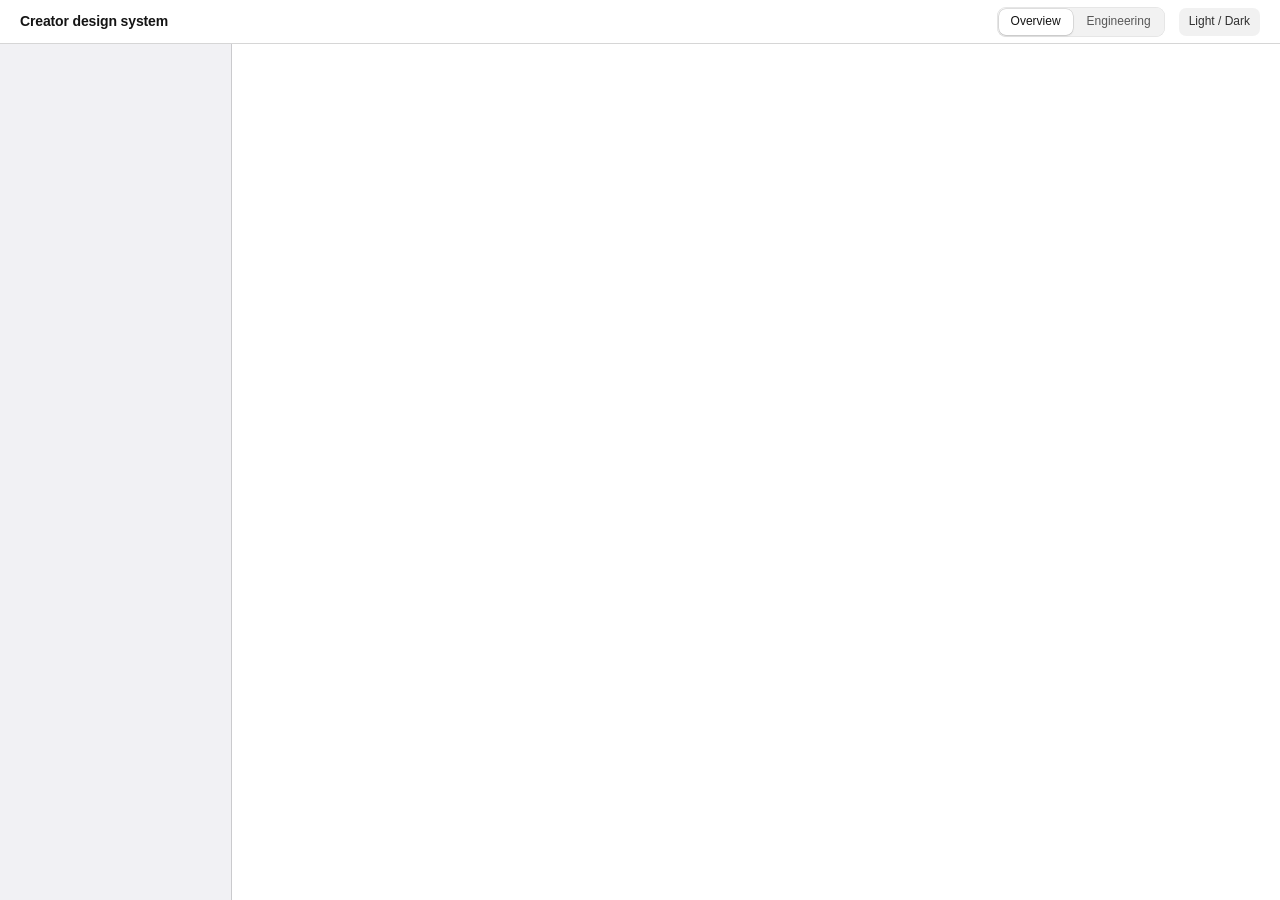
==== commit b1b2e410: "creator: Overview | Engineering switch, ?view=eng, remembered choice, lazy Engineering build Co-Auth" ====
--- a/creator/index.html
+++ b/creator/index.html
@@ -1,9 +1,24 @@
 <!DOCTYPE html>
-<html lang="en">
+<html lang="en" data-view="overview">
 <head>
 <meta charset="utf-8">
 <meta name="viewport" content="width=device-width, initial-scale=1">
 <title>Creator Design System</title>
+<script>
+/* choose the view before first paint: ?view=eng|overview, else the remembered choice, else Overview */
+(function () {
+  var v = "overview";
+  try { var q = new URLSearchParams(location.search).get("view"); var s = null; try { s = localStorage.getItem("creator-ds-view"); } catch (e) {}
+    if (q === "eng" || q === "overview") v = q; else if (s === "eng" || s === "overview") v = s;
+    /* an old deep link such as #audit or #sb-row points into the Engineering view */
+    if (!q && location.hash && location.hash.indexOf("#h-") !== 0) v = "eng";
+  } catch (e) {}
+  document.documentElement.setAttribute("data-view", v);
+})();
+</script>
+<!-- org layer first (copies of airtime-design-system tokens, see tools/sync-org.mjs), then Creator tokens that alias it -->
+<link rel="stylesheet" href="tokens/org/tokens.css">
+<link rel="stylesheet" href="tokens/org/org-theme.css">
 <link rel="stylesheet" href="tokens/tokens.css">
 <link rel="stylesheet" href="tokens/text-styles.css">
 <link rel="stylesheet" href="css/base.css">
@@ -12,14 +27,25 @@
 <link rel="stylesheet" href="css/tray.css">
 <link rel="stylesheet" href="css/stage.css">
 <link rel="stylesheet" href="css/aux.css">
+<link rel="stylesheet" href="css/human.css">
 <!-- Icons: byte-identical copy of apps/airtime-creator/teleport/icons.js (AppIcons) and the Mask* paths from packages/mmhmm-icons -->
 <script src="assets/icons.js"></script>
 <script src="assets/mask-icons.js"></script>
 </head>
 <body>
+<header class="viewbar">
+  <a class="viewbar-title" href="?view=overview" data-view-link="overview">Creator design system</a>
+  <div class="viewswitch" role="group" aria-label="Page view">
+    <button type="button" data-set-view="overview" aria-pressed="true">Overview</button>
+    <button type="button" data-set-view="eng" aria-pressed="false">Engineering</button>
+  </div>
+  <button type="button" class="viewbar-theme" id="viewtheme" aria-label="Toggle light and dark">Light / Dark</button>
+</header>
 <div class="doc">
   <nav class="doc-nav" id="nav"></nav>
   <main class="doc-main" id="main"></main>
+  <nav class="hv-nav" id="hnav" aria-label="Sections"></nav>
+  <main class="hv-main" id="human"></main>
 </div>
 <script type="module" src="js/main.js"></script>
 </body>
--- a/creator/tokens/org/tokens.css
+++ b/creator/tokens/org/tokens.css
@@ -0,0 +1,223 @@
+/* tokens.css — Generated from v2/tokens/*.json */
+/* Do not edit manually. Run: node scripts/generate.js */
+/* Generated: 2026-04-22 */
+
+:root {
+  /* colors */
+  --color-modeless-white: #FFFFFF;
+  --color-modeless-white-24: #FFFFFF3D;
+  --color-modeless-black: #000000;
+  --color-modeless-black-24: #0000003D;
+  --color-modeless-overlay: #00000080;
+  --color-modeless-teal: #79DDE8;
+  --color-modeless-destructive: #D6402F;
+  --color-modeless-silhouette: #8A9097;
+
+  /* sizing */
+  --size-0: 0px;
+  --size-05: 2px;
+  --size-10: 4px;
+  --size-15: 6px;
+  --size-20: 8px;
+  --size-30: 12px;
+  --size-40: 16px;
+  --size-50: 20px;
+  --size-60: 24px;
+  --size-70: 28px;
+  --size-80: 32px;
+  --size-100: 40px;
+  --size-120: 48px;
+  --size-140: 56px;
+  --size-160: 64px;
+  --size-180: 72px;
+  --size-200: 80px;
+  --space-0: 0px;
+  --space-05: 2px;
+  --space-10: 4px;
+  --space-15: 6px;
+  --space-20: 8px;
+  --space-30: 12px;
+  --space-40: 16px;
+  --space-60: 24px;
+  --space-80: 32px;
+  --space-100: 40px;
+
+  /* typography */
+  --font-family-primary: -apple-system, BlinkMacSystemFont, 'SF Pro', 'Segoe UI', Roboto, 'Helvetica Neue', Arial, sans-serif;
+  --font-weight-regular: 400;
+  --font-weight-medium: 500;
+  --font-weight-semibold: 600;
+  --font-weight-bold: 700;
+  --font-size-heading-large: 16px;
+  --line-height-heading-large: 24px;
+  --font-weight-heading-large: 700;
+  --font-size-heading-medium: 14px;
+  --line-height-heading-medium: 20px;
+  --font-weight-heading-medium: 600;
+  --font-size-heading-small: 12px;
+  --line-height-heading-small: 16px;
+  --font-weight-heading-small: 600;
+  --font-size-body-large: 14px;
+  --line-height-body-large: 20px;
+  --font-weight-body-large: 400;
+  --font-size-body-medium: 12px;
+  --line-height-body-medium: 16px;
+  --font-weight-body-medium: 400;
+  --font-size-body-small: 11px;
+  --line-height-body-small: 16px;
+  --font-weight-body-small: 400;
+  --font-size-button-default: 12px;
+  --line-height-button-default: 16px;
+  --font-weight-button-default: 500;
+
+  /* radii */
+  --radius-0: 0px;
+  --radius-05: 2px;
+  --radius-10: 4px;
+  --radius-15: 6px;
+  --radius-20: 8px;
+  --radius-25: 10px;
+  --radius-30: 12px;
+  --radius-35: 14px;
+  --radius-40: 16px;
+  --radius-45: 18px;
+  --radius-50: 20px;
+  --radius-60: 24px;
+  --radius-70: 28px;
+  --radius-80: 32px;
+  --radius-90: 36px;
+  --radius-100: 40px;
+  --radius-9999: 9999px;
+
+  /* shadows */
+  --blur-small: 8px;
+  --blur-medium: 16px;
+  --blur-large: 32px;
+
+  /* borders */
+  --border-width-none: 0px;
+  --border-width-thin: 1px;
+  --border-width-medium: 2px;
+  --border-style-solid: solid;
+
+  /* opacity */
+  --opacity-0: 0;
+  --opacity-4: 0.04;
+  --opacity-8: 0.08;
+  --opacity-16: 0.16;
+  --opacity-24: 0.24;
+  --opacity-32: 0.32;
+  --opacity-48: 0.48;
+  --opacity-50: 0.5;
+  --opacity-72: 0.72;
+  --opacity-100: 1;
+
+  /* z-index */
+  --z-base: 0;
+  --z-dropdown: 100;
+  --z-sticky: 200;
+  --z-modal-backdrop: 300;
+  --z-modal: 400;
+  --z-tooltip: 500;
+
+  /* transitions */
+  --duration-fast: 150ms;
+  --duration-normal: 300ms;
+  --duration-slow: 500ms;
+  --easing-default: ease-out;
+  --easing-in: ease-in;
+  --easing-in-out: ease-in-out;
+}
+
+.dark {
+  /* colors */
+  --color-background-primary: #0A0D0E;
+  --color-background-secondary: #12181A;
+  --color-background-tertiary: #1B2326;
+  --color-content-primary: #FFFFFF;
+  --color-content-secondary: #D2D5D6;
+  --color-content-tertiary: #B0B1B2;
+  --color-highlight-primary: #FFFFFF14;
+  --color-highlight-secondary: #FFFFFF29;
+  --color-accent-teal: #79DDE8;
+  --color-accent-destructive: #FF6D4C;
+  --color-shadow-small: #0000003D;
+  --color-shadow-medium: #0000007A;
+  --color-shadow-large: #000000B8;
+
+  /* shadows */
+  --shadow-small: 0px 1px 3px 0px #0000003D;
+  --shadow-medium: 0px 4px 12px 0px #0000007A;
+  --shadow-large: 0px 8px 24px 0px #000000B8;
+}
+
+.light {
+  /* colors */
+  --color-background-primary: #F5F5F5;
+  --color-background-secondary: #FFFFFF;
+  --color-background-tertiary: #EBEBEB;
+  --color-content-primary: #000E14;
+  --color-content-secondary: #383D3D;
+  --color-content-tertiary: #646666;
+  --color-highlight-primary: #00000014;
+  --color-highlight-secondary: #0000000A;
+  --color-accent-teal: #1A7580;
+  --color-accent-destructive: #D6402F;
+  --color-shadow-small: #00000014;
+  --color-shadow-medium: #00000029;
+  --color-shadow-large: #0000003D;
+
+  /* shadows */
+  --shadow-small: 0px 1px 3px 0px #00000014;
+  --shadow-medium: 0px 4px 12px 0px #00000029;
+  --shadow-large: 0px 8px 24px 0px #0000003D;
+}
+
+/* OS preference fallback (when no .dark/.light class is set) */
+@media (prefers-color-scheme: dark) {
+  :root:not(.dark):not(.light) {
+    /* colors */
+    --color-background-primary: #0A0D0E;
+    --color-background-secondary: #12181A;
+    --color-background-tertiary: #1B2326;
+    --color-content-primary: #FFFFFF;
+    --color-content-secondary: #D2D5D6;
+    --color-content-tertiary: #B0B1B2;
+    --color-highlight-primary: #FFFFFF14;
+    --color-highlight-secondary: #FFFFFF29;
+    --color-accent-teal: #79DDE8;
+    --color-accent-destructive: #FF6D4C;
+    --color-shadow-small: #0000003D;
+    --color-shadow-medium: #0000007A;
+    --color-shadow-large: #000000B8;
+
+    /* shadows */
+    --shadow-small: 0px 1px 3px 0px #0000003D;
+    --shadow-medium: 0px 4px 12px 0px #0000007A;
+    --shadow-large: 0px 8px 24px 0px #000000B8;
+  }
+}
+
+@media (prefers-color-scheme: light) {
+  :root:not(.dark):not(.light) {
+    /* colors */
+    --color-background-primary: #F5F5F5;
+    --color-background-secondary: #FFFFFF;
+    --color-background-tertiary: #EBEBEB;
+    --color-content-primary: #000E14;
+    --color-content-secondary: #383D3D;
+    --color-content-tertiary: #646666;
+    --color-highlight-primary: #00000014;
+    --color-highlight-secondary: #0000000A;
+    --color-accent-teal: #1A7580;
+    --color-accent-destructive: #D6402F;
+    --color-shadow-small: #00000014;
+    --color-shadow-medium: #00000029;
+    --color-shadow-large: #0000003D;
+
+    /* shadows */
+    --shadow-small: 0px 1px 3px 0px #00000014;
+    --shadow-medium: 0px 4px 12px 0px #00000029;
+    --shadow-large: 0px 8px 24px 0px #0000003D;
+  }
+}
--- a/creator/tokens/org/org-theme.css
+++ b/creator/tokens/org/org-theme.css
@@ -0,0 +1,44 @@
+/* org-theme.css - GENERATED by tools/sync-org.mjs: the org system's .dark/.light blocks re-scoped to [data-theme] so one theme switch drives both token layers. */
+:root,
+[data-theme="light"] {
+  /* colors */
+  --color-background-primary: #F5F5F5;
+  --color-background-secondary: #FFFFFF;
+  --color-background-tertiary: #EBEBEB;
+  --color-content-primary: #000E14;
+  --color-content-secondary: #383D3D;
+  --color-content-tertiary: #646666;
+  --color-highlight-primary: #00000014;
+  --color-highlight-secondary: #0000000A;
+  --color-accent-teal: #1A7580;
+  --color-accent-destructive: #D6402F;
+  --color-shadow-small: #00000014;
+  --color-shadow-medium: #00000029;
+  --color-shadow-large: #0000003D;
+
+  /* shadows */
+  --shadow-small: 0px 1px 3px 0px #00000014;
+  --shadow-medium: 0px 4px 12px 0px #00000029;
+  --shadow-large: 0px 8px 24px 0px #0000003D;
+}
+[data-theme="dark"] {
+  /* colors */
+  --color-background-primary: #0A0D0E;
+  --color-background-secondary: #12181A;
+  --color-background-tertiary: #1B2326;
+  --color-content-primary: #FFFFFF;
+  --color-content-secondary: #D2D5D6;
+  --color-content-tertiary: #B0B1B2;
+  --color-highlight-primary: #FFFFFF14;
+  --color-highlight-secondary: #FFFFFF29;
+  --color-accent-teal: #79DDE8;
+  --color-accent-destructive: #FF6D4C;
+  --color-shadow-small: #0000003D;
+  --color-shadow-medium: #0000007A;
+  --color-shadow-large: #000000B8;
+
+  /* shadows */
+  --shadow-small: 0px 1px 3px 0px #0000003D;
+  --shadow-medium: 0px 4px 12px 0px #0000007A;
+  --shadow-large: 0px 8px 24px 0px #000000B8;
+}
--- a/creator/tokens/tokens.css
+++ b/creator/tokens/tokens.css
@@ -1,6 +1,8 @@
 /* tokens.css - Creator design system. GENERATED by tools/build-tokens.mjs. Do not edit.
  * Source of truth: the rendered app (localhost:3000/creator) via data/rendered-vars.json, cross-referenced
  * with apps/airtime-creator/src/ui/tokens.ts. Prefix --cr- keeps these apart from airtime-design-system's tokens.
+ * ALIAS LAYER: tokens whose value equals an airtime-design-system token are declared as var(--org-token); load tokens/org/tokens.css and
+ * tokens/org/org-theme.css (copies of the org system, see tools/sync-org.mjs) BEFORE this file.
  * Themes: [data-theme="light"] (default) and [data-theme="dark"]; any element can set it, so light and dark can sit side by side.
  * Every semantic token is declared inside both theme blocks: a var() alias declared once at :root would resolve there
  * and pin the light value under a dark subtree. */
@@ -16,8 +18,8 @@
 
   /* border-widths (primitive) */
   --cr-border-width-hair: 0.5px;
-  --cr-border-width-thin: 1px;
-  --cr-border-width-medium: 2px;
+  --cr-border-width-thin: var(--border-width-thin);
+  --cr-border-width-medium: var(--border-width-medium);
 
   /* colors (primitive) */
   --cr-color-selection-destructive: rgb(255,92,92);
@@ -57,34 +59,34 @@
   --cr-duration-insert: 120ms;
   --cr-duration-fired: 260ms;
   --cr-duration-fast: 160ms;
-  --cr-duration-history: 150ms;
+  --cr-duration-history: var(--duration-fast);
   --cr-duration-title-dwell: 200ms;
   --cr-duration-normal: 240ms;
   --cr-duration-slow: 420ms;
-  --cr-duration-settle: 300ms;
+  --cr-duration-settle: var(--duration-normal);
   --cr-duration-stage: 420ms;
   --cr-duration-panel: 280ms;
 
   /* easings (primitive) */
-  --cr-easing-out: ease-out;
+  --cr-easing-out: var(--easing-default);
   --cr-easing-settle: cubic-bezier(.32, .72, 0, 1);
-  --cr-easing-standard: ease-in-out;
+  --cr-easing-standard: var(--easing-in-out);
   --cr-easing-spring: cubic-bezier(.34, 1.4, .5, 1);
   --cr-easing-flow: cubic-bezier(.25, .46, .2, .99);
 
   /* font-sizes (primitive) */
   --cr-font-size-3xs: 9px;
   --cr-font-size-2xs: 10px;
-  --cr-font-size-xs: 11px;
-  --cr-font-size-sm: 12px;
+  --cr-font-size-xs: var(--font-size-body-small);
+  --cr-font-size-sm: var(--font-size-heading-small);
   --cr-font-size-md: 13px;
   --cr-font-size-lg: 17px;
 
   /* font-weights (primitive) */
-  --cr-font-weight-bold: 700;
-  --cr-font-weight-medium: 500;
-  --cr-font-weight-normal: 400;
-  --cr-font-weight-semibold: 600;
+  --cr-font-weight-bold: var(--font-weight-bold);
+  --cr-font-weight-medium: var(--font-weight-medium);
+  --cr-font-weight-normal: var(--font-weight-regular);
+  --cr-font-weight-semibold: var(--font-weight-semibold);
 
   /* fonts (primitive) */
   --cr-font-family-body: -apple-system, BlinkMacSystemFont, 'SF Pro Text', 'SF Pro Display', 'Helvetica Neue', Helvetica, Arial, sans-serif;
@@ -99,20 +101,20 @@
   --cr-line-height-selection: 1.15;
 
   /* radii (primitive) */
-  --cr-radius-stage: 8px;
+  --cr-radius-stage: var(--radius-20);
   --cr-radius-selection-track: 9px;
-  --cr-radius-room-tile: 6px;
-  --cr-radius-title-label: 4px;
+  --cr-radius-room-tile: var(--radius-15);
+  --cr-radius-title-label: var(--radius-10);
   --cr-radius-xs: 3px;
   --cr-radius-sm: 5px;
   --cr-radius-md: 7px;
-  --cr-radius-lg: 10px;
+  --cr-radius-lg: var(--radius-25);
   --cr-radius-xl: 13px;
-  --cr-radius-2xl: 14px;
-  --cr-radius-3xl: 16px;
+  --cr-radius-2xl: var(--radius-35);
+  --cr-radius-3xl: var(--radius-40);
   --cr-radius-4xl: 22px;
-  --cr-radius-5xl: 24px;
-  --cr-radius-full: 9999px;
+  --cr-radius-5xl: var(--radius-60);
+  --cr-radius-full: var(--radius-9999);
 
   /* sizes (primitive) */
   --cr-size-creator-selection-menu-min: 220px;
@@ -140,11 +142,11 @@
   --cr-size-creator-slide-thumbnail: 78px;
   --cr-size-creator-room-tile: 76px;
   --cr-size-creator-slide-lane: 84px;
-  --cr-size-creator-overlay-lane: 28px;
+  --cr-size-creator-overlay-lane: var(--size-70);
   --cr-size-creator-slide-popover: 324px;
   --cr-size-creator-sidebar: 296px;
   --cr-size-creator-sidebar-row: 30px;
-  --cr-size-creator-sidebar-control: 24px;
+  --cr-size-creator-sidebar-control: var(--size-60);
   --cr-size-creator-slide-counter: 46px;
   --cr-size-creator-slides-info: 320px;
   --cr-size-creator-layout-picker: 470px;
@@ -163,66 +165,66 @@
   --cr-size-background-browser-sidebar: 160px;
   --cr-size-background-browser-row: 190px;
   --cr-size-split-picker-sidebar: 208px;
-  --cr-size-split-picker-pane-header: 56px;
+  --cr-size-split-picker-pane-header: var(--size-140);
   --cr-size-split-picker-input-wrapper: 30px;
   --cr-size-split-picker-details: 208px;
   --cr-size-segment: 26px;
-  --cr-size-0-5: 2px;
-  --cr-size-1: 4px;
-  --cr-size-1-5: 6px;
-  --cr-size-10: 40px;
+  --cr-size-0-5: var(--size-05);
+  --cr-size-1: var(--size-10);
+  --cr-size-1-5: var(--size-15);
+  --cr-size-10: var(--size-100);
   --cr-size-11: 44px;
-  --cr-size-12: 48px;
-  --cr-size-14: 56px;
-  --cr-size-16: 64px;
-  --cr-size-2: 8px;
+  --cr-size-12: var(--size-120);
+  --cr-size-14: var(--size-140);
+  --cr-size-16: var(--size-160);
+  --cr-size-2: var(--size-20);
   --cr-size-2-5: 10px;
-  --cr-size-20: 80px;
+  --cr-size-20: var(--size-200);
   --cr-size-24: 96px;
   --cr-size-28: 112px;
-  --cr-size-3: 12px;
+  --cr-size-3: var(--size-30);
   --cr-size-3-5: 14px;
   --cr-size-32: 128px;
   --cr-size-36: 144px;
-  --cr-size-4: 16px;
+  --cr-size-4: var(--size-40);
   --cr-size-4-5: 18px;
   --cr-size-40: 160px;
   --cr-size-44: 176px;
   --cr-size-48: 192px;
-  --cr-size-5: 20px;
+  --cr-size-5: var(--size-50);
   --cr-size-52: 208px;
   --cr-size-56: 224px;
-  --cr-size-6: 24px;
+  --cr-size-6: var(--size-60);
   --cr-size-60: 240px;
   --cr-size-64: 256px;
-  --cr-size-7: 28px;
-  --cr-size-8: 32px;
+  --cr-size-7: var(--size-70);
+  --cr-size-8: var(--size-80);
   --cr-size-9: 36px;
 
   /* spacing (primitive) */
-  --cr-space-gutter: 16px;
+  --cr-space-gutter: var(--space-40);
   --cr-space-2-25: 9px;
   --cr-space-1-75: 7px;
   --cr-space-0-75: 3px;
   --cr-space-1-25: 5px;
-  --cr-space-0-5: 2px;
-  --cr-space-1: 4px;
-  --cr-space-1-5: 6px;
-  --cr-space-10: 40px;
+  --cr-space-0-5: var(--space-05);
+  --cr-space-1: var(--space-10);
+  --cr-space-1-5: var(--space-15);
+  --cr-space-10: var(--space-100);
   --cr-space-11: 44px;
   --cr-space-12: 48px;
   --cr-space-14: 56px;
   --cr-space-16: 64px;
-  --cr-space-2: 8px;
+  --cr-space-2: var(--space-20);
   --cr-space-2-5: 10px;
   --cr-space-20: 80px;
   --cr-space-24: 96px;
   --cr-space-28: 112px;
-  --cr-space-3: 12px;
+  --cr-space-3: var(--space-30);
   --cr-space-3-5: 14px;
   --cr-space-32: 128px;
   --cr-space-36: 144px;
-  --cr-space-4: 16px;
+  --cr-space-4: var(--space-40);
   --cr-space-4-5: 18px;
   --cr-space-40: 160px;
   --cr-space-44: 176px;
@@ -230,11 +232,11 @@
   --cr-space-5: 20px;
   --cr-space-52: 208px;
   --cr-space-56: 224px;
-  --cr-space-6: 24px;
+  --cr-space-6: var(--space-60);
   --cr-space-60: 240px;
   --cr-space-64: 256px;
   --cr-space-7: 28px;
-  --cr-space-8: 32px;
+  --cr-space-8: var(--space-80);
   --cr-space-9: 36px;
 
   /* z-index (primitive) */
@@ -354,6 +356,12 @@
   --cr-color-thumb-selected-fill: rgba(255, 255, 255, 0.18);
   --cr-color-thumb-selected-ring: rgba(255, 255, 255, 0.3);
   --cr-color-knob: #FFFFFF;
+  --cr-color-stage-frame: #99E5EE;
+  --cr-color-stage-guide-hit: #E55242;
+  --cr-color-stage-guide: #FFFFFF;
+  --cr-color-stage-grid-fill: rgba(127, 127, 127, 0.65);
+  --cr-color-handle-fill: #FFFFFF;
+  --cr-color-on-badge: rgba(255, 255, 255, 0.96);
 
   /* font-sizes (derived) */
   --cr-font-size-sidebar: 12px;
@@ -371,6 +379,13 @@
   --cr-opacity-disabled: 0.4;
   --cr-opacity-dimmed: 0.45;
   --cr-opacity-locked-grip: 0.3;
+  --cr-opacity-disabled-button: 0.45;
+  --cr-opacity-disabled-icon: 0.3;
+  --cr-opacity-disabled-split: 0.2;
+  --cr-opacity-status-dot: 0.55;
+
+  /* radii (derived) */
+  --cr-radius-handle: 2px;
 
   /* shadows (semantic) */
   --cr-shadow-selection-swatch: inset 0 0 0 1px rgba(255,255,255,0.18);
@@ -417,6 +432,8 @@
   --cr-shadow-switch-knob: 0 0 0 0.5px rgba(0, 0, 0, 0.14), 0 1px 2px rgba(0, 0, 0, 0.28);
   --cr-shadow-thumb-ring: inset 0 0 0 0.5px var(--cr-color-line-strong);
   --cr-shadow-drop-before: inset 0 2px 0 var(--cr-color-state-drop-indicator);
+  --cr-shadow-handle: 0 1px 4px rgba(0, 0, 0, 0.18);
+  --cr-shadow-tile-action: 0 0 0 0.5px rgba(0, 0, 0, 0.16), 0 2px 8px rgba(0, 0, 0, 0.28);
 
   /* sizes (derived) */
   --cr-size-row: var(--cr-size-creator-sidebar-row);
@@ -447,6 +464,8 @@
   --cr-size-popup-edge: 16px;
   --cr-size-field-value-w: 54px;
   --cr-size-field-wide-w: 112px;
+  --cr-size-handle: 10px;
+  --cr-size-frame-width: 2px;
 
   /* transitions (derived) */
   --cr-transition-control: background var(--cr-duration-fast) var(--cr-easing-settle), color var(--cr-duration-fast) var(--cr-easing-settle);
@@ -561,6 +580,12 @@
   --cr-color-thumb-selected-fill: rgba(255, 255, 255, 0.18);
   --cr-color-thumb-selected-ring: rgba(255, 255, 255, 0.3);
   --cr-color-knob: #FFFFFF;
+  --cr-color-stage-frame: #99E5EE;
+  --cr-color-stage-guide-hit: #E55242;
+  --cr-color-stage-guide: #FFFFFF;
+  --cr-color-stage-grid-fill: rgba(127, 127, 127, 0.65);
+  --cr-color-handle-fill: #FFFFFF;
+  --cr-color-on-badge: rgba(255, 255, 255, 0.96);
 
   /* font-sizes (derived) */
   --cr-font-size-sidebar: 12px;
@@ -578,6 +603,13 @@
   --cr-opacity-disabled: 0.4;
   --cr-opacity-dimmed: 0.45;
   --cr-opacity-locked-grip: 0.3;
+  --cr-opacity-disabled-button: 0.45;
+  --cr-opacity-disabled-icon: 0.3;
+  --cr-opacity-disabled-split: 0.2;
+  --cr-opacity-status-dot: 0.55;
+
+  /* radii (derived) */
+  --cr-radius-handle: 2px;
 
   /* shadows (semantic) */
   --cr-shadow-selection-swatch: inset 0 0 0 1px rgba(255,255,255,0.18);
@@ -624,6 +656,8 @@
   --cr-shadow-switch-knob: 0 0 0 0.5px rgba(0, 0, 0, 0.14), 0 1px 2px rgba(0, 0, 0, 0.28);
   --cr-shadow-thumb-ring: inset 0 0 0 0.5px var(--cr-color-line-strong);
   --cr-shadow-drop-before: inset 0 2px 0 var(--cr-color-state-drop-indicator);
+  --cr-shadow-handle: 0 1px 4px rgba(0, 0, 0, 0.18);
+  --cr-shadow-tile-action: 0 0 0 0.5px rgba(0, 0, 0, 0.16), 0 2px 8px rgba(0, 0, 0, 0.28);
 
   /* sizes (derived) */
   --cr-size-row: var(--cr-size-creator-sidebar-row);
@@ -654,6 +688,8 @@
   --cr-size-popup-edge: 16px;
   --cr-size-field-value-w: 54px;
   --cr-size-field-wide-w: 112px;
+  --cr-size-handle: 10px;
+  --cr-size-frame-width: 2px;
 
   /* transitions (derived) */
   --cr-transition-control: background var(--cr-duration-fast) var(--cr-easing-settle), color var(--cr-duration-fast) var(--cr-easing-settle);
--- a/creator/css/base.css
+++ b/creator/css/base.css
@@ -17,7 +17,7 @@
 .doc-nav .themebtn { margin-top: 14px; padding: 4px 10px; border-radius: 7px; border: 0; background: var(--cr-color-state-hover); color: var(--cr-color-text-2); cursor: pointer; font-size: 11px; }
 .doc-main { padding: 0 40px 120px; min-width: 0; max-width: 1400px; }
 .doc-main > section { padding-top: 48px; }
-.doc-main h2 { font-size: 22px; line-height: 28px; font-weight: 600; letter-spacing: -0.01em; margin: 0 0 6px; }
+.doc-main > section > h2 { font-size: 22px; line-height: 28px; font-weight: 600; letter-spacing: -0.01em; margin: 0 0 6px; }
 .doc-main h3 { font-size: 15px; line-height: 20px; font-weight: 600; margin: 34px 0 8px; }
 .doc-main h4 { font-size: 12px; line-height: 16px; font-weight: 600; margin: 16px 0 6px; color: var(--cr-color-text-2); text-transform: uppercase; letter-spacing: 0.055em; }
 .lede { max-width: 78ch; color: var(--cr-color-text-3); margin: 0 0 16px; }
@@ -53,7 +53,7 @@
 .src { font-family: var(--cr-font-family-mono); font-size: 10.5px; color: var(--cr-color-text-3); word-break: break-all; }
 .pattern > footer { padding: 10px 16px 14px; border-top: 0.5px solid var(--cr-color-line); }
 /* token tables */
-.tok { display: grid; grid-template-columns: 96px minmax(210px, 1.1fr) minmax(0, 2fr) 60px 180px; gap: 0 12px; align-items: center; padding: 5px 0; border-bottom: 0.5px solid var(--cr-color-line); font-size: 11px; }
+.tok { display: grid; grid-template-columns: 96px minmax(200px, 1fr) minmax(0, 1.3fr) 56px minmax(340px, 1.7fr); gap: 0 12px; align-items: center; padding: 5px 0; border-bottom: 0.5px solid var(--cr-color-line); font-size: 11px; }
 .tok.head { font-size: 10px; text-transform: uppercase; letter-spacing: 0.055em; color: var(--cr-color-text-4); font-weight: 600; position: sticky; top: 0; background: var(--cr-color-bg-panel); z-index: 2; }
 .tok .name { font-family: var(--cr-font-family-mono); font-size: 11px; word-break: break-all; }
 .tok .vals { color: var(--cr-color-text-3); font-family: var(--cr-font-family-mono); font-size: 10.5px; word-break: break-word; }
@@ -71,3 +71,25 @@
 .callout { padding: 10px 12px; border-radius: 8px; background: color-mix(in srgb, #ff9f0a 12%, transparent); color: var(--cr-color-text-2); font-size: 12px; margin: 10px 0; max-width: 100ch; }
 .iconcell { display: inline-flex; flex-direction: column; align-items: center; gap: 4px; width: 118px; margin: 0 6px 12px 0; font-size: 10px; color: var(--cr-color-text-3); text-align: center; word-break: break-all; }
 .iconcell .box { display: flex; gap: 8px; align-items: center; justify-content: center; padding: 8px; border-radius: 8px; background: var(--cr-color-bg-subtle); color: var(--cr-color-text-2); min-width: 100%; }
+.cells-flex { display: flex; flex-wrap: wrap; gap: 12px 18px; align-items: flex-start; } .cells-flex > .cell { margin: 0; }
+.stage.pad { padding: 16px 20px; }
+.ctx-bar { padding: 0; }
+.cell .cr-hud, .cell .cr-split, .cell .cr-glass, .cell .cr-tray-controls, .cell .cr-cropbar { width: fit-content; }
+.org.prov-ds { background: color-mix(in srgb, #34c759 18%, transparent); color: #1f7a38; }
+.org.prov-rd { background: color-mix(in srgb, var(--cr-color-accent-solid) 16%, transparent); color: var(--cr-color-accent-fg); }
+.org.prov-lg { background: color-mix(in srgb, #ff9f0a 22%, transparent); color: #8a5300; }
+.org.prov-un { background: color-mix(in srgb, #ff453a 16%, transparent); color: #b3261e; }
+.org.prov-st, .org.prov-none { background: var(--cr-color-state-hover); color: var(--cr-color-text-3); }
+[data-theme="dark"] .org.prov-ds { color: #6ee08a; } [data-theme="dark"] .org.prov-lg { color: #ffc35c; } [data-theme="dark"] .org.prov-un { color: #ff8a80; }
+.pattern > header .org { margin-right: -4px; }
+.auditblock details { margin: 6px 0; } .auditblock summary { cursor: pointer; font-size: 12px; } .auditblock table { margin: 6px 0 10px; }
+.bar { display: flex; height: 16px; border-radius: 4px; overflow: hidden; box-shadow: inset 0 0 0 0.5px var(--cr-color-line-strong); max-width: 640px; }
+.bar > i { display: block; } .bar .b-ds { background: #34c759; } .bar .b-rd { background: var(--cr-color-accent-solid); } .bar .b-lg { background: #ff9f0a; } .bar .b-un { background: #ff453a; }
+
+/* simplification section: colour swatches (light | dark) */
+.swp { display: inline-flex; vertical-align: middle; border-radius: 5px; overflow: hidden; box-shadow: inset 0 0 0 0.5px var(--cr-color-line-strong); }
+.swh { display: block; width: 22px; height: 16px; position: relative; } .swh .sw { position: absolute; inset: 0; display: block; }
+.swh.checkerbg { background: repeating-conic-gradient(#fff 0% 25%, #d4d4da 0% 50%) 0 0 / 8px 8px; }
+.swh.checkerdark { background: repeating-conic-gradient(#1e1e20 0% 25%, #3a3a3e 0% 50%) 0 0 / 8px 8px; }
+#simplify details { margin: 8px 0; } #simplify summary { cursor: pointer; font-size: 12px; padding: 3px 0; }
+#simplify table.spec td .chip { margin: 1px 2px 1px 0; display: inline-block; }
--- a/creator/css/sidebar.css
+++ b/creator/css/sidebar.css
@@ -27,8 +27,7 @@
 .cr-pane-head { position: relative; display: flex; align-items: center; gap: var(--cr-space-2); min-width: 0; height: var(--cr-size-pane-header); flex: 0 0 auto; padding: 0 var(--cr-space-3) 0 var(--cr-space-4); }
 .cr-pane-head.has-back { padding-left: var(--cr-space-2-5); }
 .cr-pane-head::after { content: ""; position: absolute; left: var(--cr-space-4); right: var(--cr-space-3); bottom: 0; height: var(--cr-size-creator-hairline); background: var(--cr-color-line); }
-.cr-pane-title { flex: 1 1 auto; min-width: 0; margin: 0; color: var(--cr-color-text-1); font-size: 13px; font-weight: 500; line-height: 15px; letter-spacing: normal; overflow: hidden; text-overflow: ellipsis; white-space: nowrap; }
-.cr-pane-actions { display: flex; align-items: center; gap: var(--cr-space-0-5); margin-right: calc(-1 * var(--cr-space-1-5)); flex: 0 0 auto; }
+.cr-pane-title { flex: 1 1 auto; min-width: 0; margin: 0; color: var(--cr-color-text-1); font-size: 13px; font-weight: 500; line-height: 15px; overflow: hidden; text-overflow: ellipsis; white-space: nowrap; }.cr-pane-actions { display: flex; align-items: center; gap: var(--cr-space-0-5); margin-right: calc(-1 * var(--cr-space-1-5)); flex: 0 0 auto; }
 
 /* ── IconToggle.tsx: round ghost icon button ─────────────────────── */
 .cr-icontoggle { display: inline-flex; align-items: center; justify-content: center; flex: 0 0 auto; width: var(--cr-size-hit-header); height: var(--cr-size-hit-header); border-radius: var(--cr-radius-full); color: var(--cr-color-text-3); transition: var(--cr-transition-control); }
@@ -129,7 +128,7 @@
 .cr-field.is-geo { height: var(--cr-size-row); padding: 0 var(--cr-space-2); gap: var(--cr-space-1); }
 .cr-field.is-geo > [data-affix] { color: var(--cr-color-text-5); font-size: var(--cr-font-size-2xs); flex: 0 0 auto; }
 .cr-field.is-geo > [data-affix]:first-child { width: var(--cr-size-3); font-weight: 600; }
-.cr-field.is-pill { height: var(--cr-size-control); padding: 0 var(--cr-space-2-5); gap: var(--cr-space-1-5); background: var(--cr-color-pill-fill); box-shadow: var(--cr-shadow-pill); font-size: 13px; line-height: inherit; text-align: start; letter-spacing: inherit; color: var(--cr-color-text-2); }
+.cr-field.is-pill { height: var(--cr-size-control); padding: 0 var(--cr-space-2-5); gap: var(--cr-space-1-5); background: var(--cr-color-pill-fill); box-shadow: var(--cr-shadow-pill); font-size: 13px; line-height: inherit; text-align: start; letter-spacing: inherit; }
 .cr-field.is-pill .cr-icon { width: var(--cr-size-icon-chevron); height: var(--cr-size-icon-chevron); color: var(--cr-color-text-4); }
 .cr-field.is-pill:is(:focus-visible, .is-focus) { outline: none; box-shadow: var(--cr-shadow-focus); }
 .cr-field.is-pill.is-fill { flex: 1 1 auto; justify-content: space-between; }
--- a/creator/css/header.css
+++ b/creator/css/header.css
@@ -1 +1,102 @@
-/* header.css - Creator design system (header). See README.md. */
+/* header.css - Creator design system: TopBar and the stage band (Record, INSERT, device pickers, status).
+ * Values are the RENDERED ones (computed in the live app). Where the rendered value differs from the recipe's intent
+ * (e.g. 13px button type from the unlayered `button { font-size:100% }` reset) the rendered value is used; see the
+ * "Rendered vs declared" findings on the page. Requires tokens.css, text-styles.css, sidebar.css (.cr-icon, .cr-btn0). */
+
+/* ── TopBar: creator/Creator.tsx header, tokens header.*, shadow top-bar ── */
+.cr-topbar { display: flex; align-items: center; gap: var(--cr-space-2); height: var(--cr-size-creator-top-bar); padding: 0 var(--cr-space-gutter); background: var(--cr-color-header-ground); box-shadow: var(--cr-shadow-top-bar); color: var(--cr-color-fg); font-family: var(--cr-font-family-body); font-size: 13px; line-height: 17px; position: relative; z-index: var(--cr-z-top-bar); }
+.cr-topbar .grow { flex: 1 1 0; display: flex; align-items: center; gap: var(--cr-space-2); min-width: 0; }
+.cr-topbar .end { justify-content: flex-end; }
+/* presentation title: presentationTitleSlotRecipe */
+.cr-title { display: flex; align-items: center; min-width: 0; height: var(--cr-size-6); padding: var(--cr-space-1-5) var(--cr-space-3); gap: var(--cr-space-1-5); border-radius: var(--cr-radius-lg); background: transparent; color: var(--cr-color-content-secondary); cursor: pointer; font-size: 13px; line-height: 14.95px; }
+.cr-title:is(:hover, .is-hover) { background: var(--cr-color-header-title-hover); }
+.cr-title:is(:focus-visible, .is-focus) { outline: none; box-shadow: var(--cr-shadow-focus); }
+.cr-title .glyph { display: inline-flex; width: var(--cr-size-creator-title-glyph); height: var(--cr-size-creator-title-glyph); }
+.cr-title .glyph > .cr-icon { width: 100%; height: 100%; }
+.cr-title .label { min-width: 0; max-width: var(--cr-size-creator-title); padding: var(--cr-space-0-5) var(--cr-space-1); border: var(--cr-border-width-thin) solid transparent; border-radius: var(--cr-radius-title-label); overflow: hidden; text-overflow: ellipsis; white-space: nowrap; font-size: 12px; font-weight: 500; line-height: 15px; color: var(--cr-color-text-2); }
+.cr-title .label.is-renamable:is(:hover, .is-hover) { border-color: var(--cr-color-header-title-border); cursor: text; }
+.cr-title .chev { display: inline-flex; width: var(--cr-size-creator-title-chevron); height: var(--cr-size-creator-title-chevron); padding: var(--cr-space-0-5); color: var(--cr-color-content-primary); }
+.cr-title .chev > .cr-icon { width: 100%; height: 100%; transform: rotate(90deg); }
+/* mode switch: segmentGroupSlotRecipe (default variant); the live indicator slides on the spring curve, here it is the selected item's own fill */
+.cr-mode { display: flex; align-items: center; gap: var(--cr-space-0-5); padding: var(--cr-space-0-5); border-radius: var(--cr-radius-lg); background: var(--cr-color-state-active); box-shadow: var(--cr-shadow-segment-track); }
+.cr-mode-item { display: flex; align-items: center; justify-content: center; height: var(--cr-size-segment); padding: 0 var(--cr-space-3); gap: var(--cr-space-2); border-radius: var(--cr-radius-md); background: transparent; color: var(--cr-color-content-tertiary); font-size: 12px; font-weight: 500; line-height: 16px; white-space: nowrap; cursor: default; transition: color var(--cr-duration-fast) var(--cr-easing-settle); }
+.cr-mode-item:is(:hover, .is-hover) { color: var(--cr-color-content-primary); }
+.cr-mode-item:is([aria-checked="true"], .is-selected) { color: var(--cr-color-content-primary); background: var(--cr-color-bg-panel); box-shadow: var(--cr-shadow-segment-thumb); }
+.cr-mode-item:is(:focus-visible, .is-focus) { outline: none; box-shadow: var(--cr-shadow-focus); }
+.cr-mode-item:is(:disabled, .is-disabled) { cursor: not-allowed; }
+/* icon buttons: button recipe size xs + variant plain */
+.cr-iconbtn { display: inline-flex; align-items: center; justify-content: center; position: relative; width: var(--cr-size-8); height: var(--cr-size-8); min-width: var(--cr-size-8); padding: 0; border-radius: var(--cr-radius-full); background: transparent; color: var(--cr-color-content-primary); cursor: pointer; transition: background var(--cr-duration-history) var(--cr-easing-standard), color var(--cr-duration-history) var(--cr-easing-standard), transform var(--cr-duration-fast) var(--cr-easing-settle); }
+.cr-iconbtn .cr-icon { width: var(--cr-size-5); height: var(--cr-size-5); }
+.cr-iconbtn:is(:hover, .is-hover) { background: var(--cr-color-header-history-hover); }
+.cr-iconbtn:is(:active, .is-pressed) { transform: scale(0.97); }
+.cr-iconbtn:is(:focus-visible, .is-focus) { outline: none; box-shadow: var(--cr-shadow-focus); }
+.cr-iconbtn:is([aria-pressed="true"], .is-selected) { background: var(--cr-color-state-active); color: var(--cr-color-text-1); }
+.cr-iconbtn:is([aria-pressed="true"], .is-selected):is(:hover, .is-hover) { background: var(--cr-color-state-active-strong); }
+.cr-iconbtn.is-quiet { color: var(--cr-color-content-tertiary); }
+.cr-iconbtn:is(:disabled, .is-disabled) { opacity: var(--cr-opacity-disabled-icon); cursor: not-allowed; transform: none; }
+.cr-iconbtn.is-toggle { color: var(--cr-color-text-3); }
+.cr-iconbtn.is-toggle:is(:hover, .is-hover) { color: var(--cr-color-text-1); background: var(--cr-color-state-hover); }
+/* account avatar: avatarRecipe + shadow avatar */
+.cr-avatar { display: inline-flex; align-items: center; justify-content: center; width: 28px; height: 28px; border-radius: var(--cr-radius-full); box-shadow: var(--cr-shadow-avatar); cursor: pointer; }
+.cr-avatar > span { display: flex; align-items: center; justify-content: center; width: 26px; height: 26px; border-radius: 50%; background: var(--cr-color-bg-emphasized); color: var(--cr-color-content-secondary); font-size: 11px; font-weight: 600; overflow: hidden; }
+.cr-avatar:is(:hover, .is-hover) { box-shadow: var(--cr-shadow-avatar-hover); }
+.cr-avatar:is(:focus-visible, .is-focus) { outline: none; box-shadow: var(--cr-shadow-focus); }
+/* ── stage band ── */
+.cr-band { display: grid; grid-template-columns: 1fr auto 1fr; align-items: center; gap: var(--cr-space-gutter); height: var(--cr-size-creator-stage-band); padding: 0 var(--cr-space-8); font-size: 13px; line-height: 17px; color: var(--cr-color-fg); }
+.cr-band .left { display: flex; align-items: center; gap: var(--cr-space-3); }
+.cr-band .right { display: flex; align-items: center; justify-content: flex-end; gap: var(--cr-space-1-5); }
+.cr-record { display: flex; align-items: center; justify-content: center; height: var(--cr-size-creator-band-row); min-width: var(--cr-size-creator-record-min); padding: 0 var(--cr-space-4) 0 var(--cr-space-3); gap: var(--cr-space-2); border-radius: var(--cr-radius-xl); background: var(--cr-color-bg); color: var(--cr-color-text-1); box-shadow: var(--cr-shadow-band-pill); cursor: pointer; font-size: 13px; line-height: 14.95px; transition: background var(--cr-duration-fast) var(--cr-easing-settle), transform var(--cr-duration-fast) var(--cr-easing-settle); }
+.cr-record .dot { display: inline-flex; width: 20px; height: 20px; color: var(--cr-color-danger-solid); }
+.cr-record:is(:hover, .is-hover) { background: color-mix(in srgb, var(--cr-color-bg) 94%, var(--cr-color-text-1)); }
+.cr-record:is(:active, .is-pressed) { transform: scale(0.97); }
+.cr-record:is(:focus-visible, .is-focus) { outline: none; box-shadow: var(--cr-shadow-focus); }
+.cr-record:is(:disabled, .is-disabled) { cursor: not-allowed; }
+.cr-record.is-live .dot { animation: none; }
+.cr-hud { display: flex; align-items: center; gap: var(--cr-space-0-5); padding: var(--cr-space-0-75); border-radius: var(--cr-radius-xl); flex-shrink: 0; height: var(--cr-size-creator-band-row); background: var(--cr-color-mat-hud); box-shadow: var(--cr-shadow-band-pill); }
+.cr-hud-label { padding: 0 var(--cr-space-1-5) 0 var(--cr-space-2); font-size: 10px; font-weight: 600; line-height: 16px; letter-spacing: 0.06em; text-transform: uppercase; color: var(--cr-color-text-4); }
+.cr-hud-sep { width: 1px; height: 20px; margin: 0 var(--cr-space-1); background: var(--cr-color-line); }
+.cr-insert { display: inline-flex; align-items: center; justify-content: center; width: var(--cr-size-8); height: var(--cr-size-8); padding: 0; border-radius: var(--cr-radius-lg); background: transparent; color: var(--cr-color-text-3); cursor: pointer; transition: background var(--cr-duration-insert) var(--cr-easing-out), color var(--cr-duration-insert) var(--cr-easing-out), transform var(--cr-duration-insert) var(--cr-easing-out); }
+.cr-insert .cr-icon { width: var(--cr-size-5); height: var(--cr-size-5); }
+.cr-insert:is(:hover, .is-hover), .cr-insert[aria-expanded="true"] { background: var(--cr-color-background-tertiary); color: var(--cr-color-content-primary); }
+.cr-insert:is(:active, .is-pressed) { transform: scale(0.94); }
+.cr-insert[data-fired], .cr-insert.is-fired { background: var(--cr-color-content-accent); color: var(--cr-color-background-primary); }
+.cr-insert:is([aria-pressed="true"], .is-selected) { background: var(--cr-color-action-primary); color: var(--cr-color-background-primary); }
+.cr-insert:is(:focus-visible, .is-focus) { outline: none; box-shadow: var(--cr-shadow-focus); }
+.cr-insert:is(:disabled, .is-disabled) { opacity: var(--cr-opacity-disabled-button); cursor: default; transform: none; }
+/* device split button: splitButtonSlotRecipe */
+.cr-split { display: flex; align-items: stretch; gap: 0; padding: 0; overflow: hidden; height: var(--cr-size-creator-band-row); border-radius: var(--cr-radius-xl); background: var(--cr-color-mat-hud); box-shadow: var(--cr-shadow-band-pill); flex-shrink: 0; }
+.cr-split > button { display: inline-flex; align-items: center; position: relative; height: var(--cr-size-creator-band-row); background: transparent; border: 0; border-radius: 0; color: var(--cr-color-text-3); font-size: 13px; line-height: 14.95px; white-space: nowrap; cursor: pointer; transition: color var(--cr-duration-fast) var(--cr-easing-settle); }
+.cr-split > button::before { content: ""; position: absolute; inset: var(--cr-space-0-75); border-radius: var(--cr-radius-md); transition: background-color var(--cr-duration-fast) var(--cr-easing-settle); }
+.cr-split > button:first-of-type::before { border-top-left-radius: var(--cr-radius-lg); border-bottom-left-radius: var(--cr-radius-lg); }
+.cr-split > button:last-of-type::before { border-top-right-radius: var(--cr-radius-lg); border-bottom-right-radius: var(--cr-radius-lg); }
+.cr-split > button > * { position: relative; z-index: 1; }
+.cr-split > button:is(:hover, .is-hover):not([data-off]) { color: var(--cr-color-text-1); }
+.cr-split > button:is(:hover, .is-hover):not([aria-expanded="true"])::before { background: var(--cr-color-state-hover); }
+.cr-split > button:is(:active, .is-pressed)::before { background: var(--cr-color-state-active); }
+.cr-split > button:is(:focus-visible, .is-focus) { outline: none; }
+.cr-split > button:is(:focus-visible, .is-focus)::before { box-shadow: var(--cr-shadow-focus-inset); }
+.cr-split > button:is(:disabled, .is-disabled) { opacity: var(--cr-opacity-disabled-split); cursor: not-allowed; }
+.cr-split .main { padding: 0 var(--cr-space-2) 0 var(--cr-space-3); gap: var(--cr-space-1-5); justify-content: flex-start; }
+.cr-split .main[data-off] { color: var(--cr-color-text-5); }
+.cr-split .trigger { padding: 0 var(--cr-space-2); justify-content: center; }
+.cr-split .trigger::after { content: ""; position: absolute; left: 0; top: var(--cr-space-2); bottom: var(--cr-space-2); width: var(--cr-size-creator-hairline); background: var(--cr-color-line); }
+.cr-split .trigger[aria-expanded="true"]::before, .cr-split .trigger.is-open::before { background: var(--cr-color-state-active); }
+.cr-split .trigger[aria-expanded="true"] > *, .cr-split .trigger.is-open > * { color: var(--cr-color-text-1); }
+.cr-split .value { width: var(--cr-size-creator-device-name); text-align: left; overflow: hidden; text-overflow: ellipsis; }
+.cr-split .chev { width: var(--cr-size-creator-device-chevron); height: var(--cr-size-creator-device-chevron); color: var(--cr-color-text-5); flex-shrink: 0; display: inline-flex; }
+.cr-split .chev > .cr-icon { width: 100%; height: 100%; }
+.cr-split .glyph { color: var(--cr-color-text-4); }
+/* status chip: statusChipSlotRecipe */
+.cr-statuschip { display: flex; align-items: center; gap: var(--cr-space-1-5); height: var(--cr-size-8); padding: 0 var(--cr-space-4) 0 var(--cr-space-3); border-radius: var(--cr-radius-xl); background: transparent; color: var(--cr-color-content-secondary); font-size: 11px; line-height: 15px; white-space: nowrap; cursor: pointer; transition: background-color var(--cr-duration-fast) var(--cr-easing-settle), color var(--cr-duration-fast) var(--cr-easing-settle); }
+.cr-statuschip:is(:hover, .is-hover) { background: var(--cr-color-state-hover); }
+.cr-statuschip[aria-expanded="true"], .cr-statuschip.is-open { background: var(--cr-color-state-active); }
+.cr-statuschip:is(:focus-visible, .is-focus) { outline: none; box-shadow: var(--cr-shadow-focus); }
+.cr-statuschip .sdot { width: var(--cr-size-creator-status-dot); height: var(--cr-size-creator-status-dot); border-radius: 50%; background: var(--cr-color-content-tertiary); opacity: var(--cr-opacity-status-dot); flex-shrink: 0; }
+.cr-statuschip .sdot[data-live] { background: var(--cr-color-status-live); opacity: 1; }
+.cr-badge { display: inline-flex; align-items: center; gap: var(--cr-space-1); height: var(--cr-size-5); padding: 0 var(--cr-space-2); border-radius: var(--cr-radius-full); background: var(--cr-color-highlight-primary); color: var(--cr-color-content-tertiary); font-size: 10px; font-weight: 500; white-space: nowrap; }
+.cr-badge[data-live] { background: var(--cr-color-status-live-fill); color: var(--cr-color-status-live-text); }
+.cr-badge > i { width: var(--cr-size-creator-status-badge-dot); height: var(--cr-size-creator-status-badge-dot); border-radius: 50%; background: currentColor; }
+.cr-split .offg { color: var(--cr-color-device-off); display: inline-flex; }
+.cr-split .glyph { display: inline-flex; }
+.cr-iconbtn.is-toggle[aria-pressed="true"], .cr-iconbtn.is-toggle.is-selected { color: var(--cr-color-text-1); }
+.cr-avatar { flex: 0 0 auto; }
--- a/creator/css/tray.css
+++ b/creator/css/tray.css
@@ -1 +1,37 @@
-/* tray.css - Creator design system (tray). See README.md. */
+/* tray.css - Creator design system: slide tray (tiles, selected, tile actions, add slide, counters).
+ * Rendered values; recipes: slideTileSlotRecipe, buttonRecipe (addSlide, tray), tokens shadow.tray-console / band-pill. */
+.cr-tray-area { display: flex; flex-direction: column; gap: var(--cr-space-1); padding-top: var(--cr-space-gutter); position: relative; z-index: var(--cr-z-tray); font-size: 13px; line-height: 17px; }
+.cr-tray-surface { height: var(--cr-size-creator-tray); border-radius: var(--cr-radius-2xl); background: var(--cr-color-mat-hud); box-shadow: var(--cr-shadow-band-pill); padding: 0 var(--cr-space-3); display: flex; align-items: center; gap: var(--cr-space-3); overflow: hidden; }
+.cr-tray-controls { display: flex; align-items: center; align-self: center; gap: var(--cr-space-1); height: 40px; padding: 0 var(--cr-space-1-5); border-radius: var(--cr-radius-xl); background: var(--cr-color-mat-hud); box-shadow: var(--cr-shadow-tray-console); margin-bottom: calc(-1 * var(--cr-space-1)); position: relative; z-index: 1; }
+.cr-traybtn { display: inline-flex; align-items: center; justify-content: center; gap: var(--cr-space-1); width: var(--cr-size-8); height: var(--cr-size-8); padding: 0; border-radius: var(--cr-radius-md); background: transparent; color: var(--cr-color-content-primary); cursor: pointer; transition: background var(--cr-duration-fast) var(--cr-easing-settle), transform var(--cr-duration-fast) var(--cr-easing-settle); }
+.cr-traybtn .cr-icon { width: var(--cr-size-5); height: var(--cr-size-5); }
+.cr-traybtn:is(:hover, .is-hover) { background: var(--cr-color-state-hover); }
+.cr-traybtn:is(:active, .is-pressed) { transform: scale(0.97); }
+.cr-traybtn:is(:focus-visible, .is-focus) { outline: none; box-shadow: var(--cr-shadow-focus); }
+.cr-traybtn:is(:disabled, .is-disabled) { opacity: var(--cr-opacity-disabled-button); cursor: default; transform: none; }
+.cr-addslide { display: inline-flex; align-items: center; justify-content: center; height: var(--cr-size-8); padding: 0 var(--cr-space-2); gap: var(--cr-space-1); border-radius: var(--cr-radius-md); background: var(--cr-color-accent-solid); color: var(--cr-color-accent-contrast); font-size: 13px; font-weight: 500; line-height: 14.95px; cursor: pointer; transition: background var(--cr-duration-fast) var(--cr-easing-settle), transform var(--cr-duration-fast) var(--cr-easing-settle); }
+.cr-addslide .cr-icon { width: var(--cr-size-4); height: var(--cr-size-4); }
+.cr-addslide:is(:hover, .is-hover) { background: var(--cr-color-accent-hover); }
+.cr-addslide:is(:active, .is-pressed) { transform: scale(0.97); }
+.cr-addslide:is(:focus-visible, .is-focus) { outline: none; box-shadow: var(--cr-shadow-focus); }
+.cr-addslide:is(:disabled, .is-disabled) { opacity: var(--cr-opacity-disabled-button); }
+.cr-counter { min-width: var(--cr-size-creator-slide-counter); text-align: center; font-size: 12px; line-height: 15px; color: var(--cr-color-content-tertiary); font-variant-numeric: tabular-nums; }
+/* tile */
+.cr-tile { position: relative; flex-shrink: 0; height: var(--cr-size-creator-slide-thumbnail); aspect-ratio: 16 / 10; border-radius: var(--cr-radius-lg); outline: 2px solid transparent; outline-offset: 1px; transition: outline-color var(--cr-duration-history); }
+.cr-tile > .face { display: block; width: 100%; height: 100%; padding: 0; border-radius: var(--cr-radius-lg); overflow: hidden; background: var(--cr-color-wire-1); cursor: pointer; }
+.cr-tile > .face:is(:focus-visible) , .cr-tile.is-focus > .face { outline: none; box-shadow: var(--cr-shadow-focus); }
+.cr-tile:not(.is-selected):is(:hover, .is-hover) { outline-color: var(--cr-color-line-strong); }
+.cr-tile.is-selected { outline-color: var(--cr-color-accent-solid); }
+.cr-tile.is-dragging { opacity: 0.5; }
+.cr-tile .num { position: absolute; right: var(--cr-space-1-5); bottom: var(--cr-space-0-75); padding: 1px var(--cr-space-1); border-radius: var(--cr-radius-xs); background: var(--cr-color-slide-badge); color: var(--cr-color-ink-dark-primary); font-size: 9px; line-height: 11px; font-variant-numeric: tabular-nums; pointer-events: none; }
+.cr-tile .act { position: absolute; top: var(--cr-space-1-25); display: flex; align-items: center; justify-content: center; width: var(--cr-size-6); height: var(--cr-size-6); padding: 0; border-radius: 6px; background: var(--cr-color-slide-badge); color: var(--cr-color-on-badge); cursor: pointer; opacity: 0; pointer-events: none; transition: opacity var(--cr-duration-history) ease, transform var(--cr-duration-history) ease; }
+.cr-tile .act .cr-icon { width: var(--cr-size-4); height: var(--cr-size-4); }
+.cr-tile .act.edit { left: var(--cr-space-1-25); box-shadow: var(--cr-shadow-tile-action); transform: scale(0.94); }
+.cr-tile .act.menu { right: var(--cr-space-1-25); }
+.cr-tile:is(:hover, .is-hover, :focus-within) .act, .cr-tile.is-selected .act { opacity: 1; pointer-events: auto; transform: scale(1); }
+.cr-tile .act:is(:focus-visible, .is-focus) { outline: none; box-shadow: var(--cr-shadow-focus); }
+.cr-tile .act:is(:active) { transform: scale(0.97); }
+.cr-tile[data-drop-edge]::before { content: ""; position: absolute; top: 0; bottom: 0; width: var(--cr-size-0-5); background: var(--cr-color-state-drop-indicator); border-radius: var(--cr-radius-full); pointer-events: none; }
+.cr-tile[data-drop-edge="before"]::before { left: calc(var(--cr-space-3) / -2); translate: -50% 0; }
+.cr-tile[data-drop-edge="after"]::before { right: calc(var(--cr-space-3) / -2); translate: 50% 0; }
+.cr-tile .art { display: block; width: 100%; height: 100%; }
--- a/creator/css/stage.css
+++ b/creator/css/stage.css
@@ -1 +1,64 @@
-/* stage.css - Creator design system (stage). See README.md. */
+/* stage.css - Creator design system: stage selection pills, popovers, resize handles, crop UI, guides.
+ * The pill, its buttons and the popover are Chakra recipes (buttonRecipe `stage*`, pillSlotRecipe glass, menuSlotRecipe stage)
+ * on the always-dark glass (selection.*), independent of the shell theme. Handles, frame, guides and the crop bar are the LEGACY
+ * teleport overlay (stage/objects/overlay.css, alignment_grid.js) and use the legacy teal, not Creator's accent blue. */
+.cr-stage-mock { position: relative; aspect-ratio: 16 / 9; border-radius: var(--cr-radius-stage); overflow: hidden; background: linear-gradient(135deg, #1d3b5c, #5a2d59 60%, #2f6b5e); }
+.cr-stage-mock .obj { position: absolute; background: linear-gradient(135deg, #f0a23c, #e0453a); }
+/* glass pill */
+.cr-glass { display: flex; align-items: center; gap: var(--cr-space-0-5); padding: var(--cr-space-0-75); border-radius: var(--cr-radius-xl); max-width: 100%; background: var(--cr-color-selection-material); color: var(--cr-color-selection-text); box-shadow: var(--cr-shadow-selection-bar); backdrop-filter: blur(var(--cr-blur-selection-bar)) saturate(2); -webkit-backdrop-filter: blur(var(--cr-blur-selection-bar)) saturate(2); isolation: isolate; font-family: var(--cr-font-family-body); user-select: none; }
+.cr-glass-sep { width: 1px; height: 16px; margin: 0 var(--cr-space-1); background: var(--cr-color-selection-line); flex: 0 0 auto; }
+.cr-gbtn { display: inline-flex; align-items: center; justify-content: center; flex-shrink: 0; height: var(--cr-size-7); min-width: var(--cr-size-7); padding: 0 var(--cr-space-2-25); gap: var(--cr-space-1); border-radius: var(--cr-radius-lg); background: transparent; color: var(--cr-color-selection-text); border: 0; font-size: 16px; font-weight: 500; line-height: 18.4px; cursor: pointer; transition: background var(--cr-duration-fast) var(--cr-easing-settle), color var(--cr-duration-fast) var(--cr-easing-settle), transform var(--cr-duration-fast) var(--cr-easing-settle); }
+.cr-gbtn .cr-icon { width: 15px; height: 15px; }
+.cr-gbtn:is(:hover, .is-hover) { background: var(--cr-color-selection-hover); }
+.cr-gbtn:is([aria-expanded="true"], .is-open) { background: var(--cr-color-selection-active); }
+.cr-gbtn:is(:active, .is-pressed) { background: var(--cr-color-selection-active); transform: scale(0.92); }
+.cr-gbtn:is(:focus-visible, .is-focus) { outline: none; box-shadow: var(--cr-shadow-focus); }
+.cr-gbtn:is(:disabled, .is-disabled) { color: var(--cr-color-selection-disabled); }
+/* popover / menu, variant stage */
+.cr-gmenu { min-width: var(--cr-size-creator-selection-menu-min); max-width: var(--cr-size-creator-selection-menu-max); padding: var(--cr-space-2); border-radius: var(--cr-radius-4xl); background: var(--cr-color-selection-material); color: var(--cr-color-selection-text); box-shadow: var(--cr-shadow-selection-menu); backdrop-filter: blur(var(--cr-blur-selection-menu)) saturate(2); -webkit-backdrop-filter: blur(var(--cr-blur-selection-menu)) saturate(2); isolation: isolate; line-height: var(--cr-line-height-selection); font-family: var(--cr-font-family-body); }
+.cr-gmenu .title { display: flex; align-items: center; gap: var(--cr-space-1-5); padding: var(--cr-space-1) var(--cr-space-1-75); color: var(--cr-color-selection-muted); font-size: var(--cr-font-size-xs); font-weight: 600; letter-spacing: var(--cr-letter-spacing-selection-label); text-transform: uppercase; }
+.cr-gitem { display: flex; align-items: center; gap: var(--cr-space-1); width: 100%; height: var(--cr-size-8); padding: 0 var(--cr-space-1-75); border-radius: var(--cr-radius-md); background: transparent; color: var(--cr-color-selection-text); font-size: 13px; font-weight: 500; line-height: var(--cr-line-height-selection); text-align: left; cursor: pointer; border: 0; }
+.cr-gitem .cr-icon { width: var(--cr-size-4); height: var(--cr-size-4); }
+.cr-gitem:is(:hover, .is-hover) { background: var(--cr-color-selection-hover); }
+.cr-gitem:is(:active, .is-pressed) { background: var(--cr-color-selection-active); }
+.cr-gitem:is(:focus-visible, .is-focus) { outline: none; box-shadow: var(--cr-shadow-focus); }
+.cr-gitem:is(:disabled, .is-disabled) { color: var(--cr-color-selection-disabled); cursor: not-allowed; }
+.cr-gitem[data-destructive] { color: var(--cr-color-selection-destructive); }
+.cr-gitem[data-destructive]:is(:hover, .is-hover) { background: var(--cr-color-selection-destructive-hover); }
+.cr-gitem[data-destructive]:is(:active, .is-pressed) { background: var(--cr-color-selection-destructive-active); }
+.cr-gsep { height: 1px; margin: var(--cr-space-2) var(--cr-space-0-75); background: var(--cr-color-selection-line); }
+.cr-gopts { display: flex; gap: var(--cr-space-0-5); }
+.cr-gopt { display: flex; flex: 1; flex-direction: column; align-items: center; gap: var(--cr-space-1); min-width: 0; padding: var(--cr-space-2-5) var(--cr-space-1-5); border-radius: var(--cr-radius-lg); background: transparent; color: var(--cr-color-selection-muted); font-size: var(--cr-font-size-xs); line-height: var(--cr-line-height-selection); font-weight: 400; border: 0; cursor: pointer; }
+.cr-gopt .cr-icon { width: var(--cr-size-5); height: var(--cr-size-5); }
+.cr-gopt:is(:hover, .is-hover) { background: var(--cr-color-selection-hover); color: var(--cr-color-selection-text); }
+.cr-gopt:is([aria-pressed="true"], [aria-checked="true"], .is-selected) { background: var(--cr-color-selection-active); color: var(--cr-color-selection-text); }
+.cr-gopt:is(:focus-visible, .is-focus) { outline: none; box-shadow: var(--cr-shadow-focus); }
+.cr-gopt:is(:disabled, .is-disabled) { opacity: 0.4; cursor: not-allowed; }
+.cr-gswatch { width: var(--cr-size-6); height: var(--cr-size-6); padding: 0; border: 0; border-radius: 50%; box-shadow: inset 0 0 0 1px rgba(255, 255, 255, 0.24); cursor: pointer; transition: transform var(--cr-duration-fast) var(--cr-easing-settle); }
+.cr-gswatch:is(:hover, .is-hover) { transform: scale(1.14); }
+.cr-gswatch:is(:active) { transform: scale(0.98); }
+.cr-gswatch:is([aria-pressed="true"], .is-selected) { box-shadow: inset 0 0 0 1px rgba(255, 255, 255, 0.3), 0 0 0 2.5px #79DDE8; }
+.cr-gslider { display: flex; flex-direction: column; gap: var(--cr-space-1); padding: var(--cr-space-1) var(--cr-space-1-75); }
+.cr-gslider .top { display: flex; align-items: center; justify-content: space-between; gap: var(--cr-space-2); color: var(--cr-color-selection-muted); font-size: 13px; }
+.cr-gslider .val { width: 52px; height: var(--cr-size-6); padding: 0 var(--cr-space-1-5); border-radius: var(--cr-radius-room-tile); background: var(--cr-color-selection-track); color: var(--cr-color-selection-text); text-align: right; box-shadow: inset 0 0 0 1px rgba(255, 255, 255, 0.13); font-size: 13px; line-height: 24px; }
+.cr-gslider .track { position: relative; height: 4px; border-radius: 4px; background: var(--cr-color-selection-track); }
+.cr-gslider .track > i { position: absolute; left: 0; top: 0; bottom: 0; border-radius: 4px; background: var(--cr-color-selection-muted); }
+.cr-gslider .track > b { position: absolute; top: -5px; width: 14px; height: 14px; border-radius: 50%; background: #fff; box-shadow: 0 1px 3px rgba(0, 0, 0, 0.4); margin-left: -7px; }
+/* overlay: frame, handles, guides (legacy teleport CSS) */
+.cr-frame { position: absolute; border: var(--cr-size-frame-width) solid var(--cr-color-stage-frame); filter: drop-shadow(0 0 6px #000) drop-shadow(0 1px 2px rgba(0, 0, 0, 0.18)); pointer-events: none; }
+.cr-handle { position: absolute; width: var(--cr-size-handle); height: var(--cr-size-handle); margin: calc(var(--cr-size-handle) / -2) 0 0 calc(var(--cr-size-handle) / -2); background: var(--cr-color-handle-fill); border: var(--cr-size-frame-width) solid var(--cr-color-stage-frame); border-radius: var(--cr-radius-handle); box-shadow: var(--cr-shadow-handle); box-sizing: content-box; }
+.cr-handle.is-nw { cursor: nwse-resize; } .cr-handle.is-ne { cursor: nesw-resize; } .cr-handle.is-ew { cursor: ew-resize; } .cr-handle.is-ns { cursor: ns-resize; }
+.cr-handle { box-sizing: border-box; }
+.cr-handle.crop-h { height: calc(var(--cr-size-handle) * 2); margin-top: calc(var(--cr-size-handle) * -1); }
+.cr-handle.crop-v { width: calc(var(--cr-size-handle) * 2); margin-left: calc(var(--cr-size-handle) * -1); }
+.cr-guide { position: absolute; background: var(--cr-color-stage-guide); opacity: 1; }
+.cr-guide.is-h { left: 0; right: 0; height: 1px; } .cr-guide.is-v { top: 0; bottom: 0; width: 1px; }
+.cr-guide.is-hit { background: var(--cr-color-stage-guide-hit); }
+.cr-gridfill { position: absolute; inset: 0; background: var(--cr-color-stage-grid-fill); mix-blend-mode: normal; }
+/* legacy crop/option bar (overlay.css button_bar) */
+.cr-cropbar { display: inline-flex; border-radius: 20px; border: 1px solid rgba(255, 255, 255, 0.1); backdrop-filter: blur(5px); overflow: hidden; }
+.cr-cropbar > button { padding: 4px 16px; height: 32px; background: rgba(0, 0, 0, 0.6); border: 0; color: #fff; font-size: 14px; font-weight: 590; cursor: pointer; display: flex; align-items: center; }
+.cr-cropbar > button + button { border-left: 1px solid rgba(255, 255, 255, 0.15); }
+.cr-cropbar > button:active, .cr-cropbar > button.is-pressed { background: rgba(0, 0, 0, 0.4); color: rgb(200, 200, 200); }
+.cr-cropbar > button:disabled, .cr-cropbar > button.is-disabled { cursor: not-allowed; color: rgb(128, 128, 128); }
+.cr-dim { position: absolute; background: rgba(0, 0, 0, 0.5); }
--- a/creator/css/aux.css
+++ b/creator/css/aux.css
@@ -1 +1,44 @@
-/* aux.css - Creator design system (aux). See README.md. */
+/* aux.css - Creator design system: buttons, menus, context menus, tooltips, dialogs, banner.
+ * Recipes: buttonRecipe, menuSlotRecipe (default, subtle), dialogSlotRecipe, tooltipSlotRecipe; banner = SessionNotice.tsx. */
+.cr-button { display: inline-flex; align-items: center; justify-content: center; gap: var(--cr-space-1); height: var(--cr-size-7); min-width: var(--cr-size-7); padding: 0 var(--cr-space-3); border-radius: var(--cr-radius-md); font-family: var(--cr-font-family-body); font-size: 13px; font-weight: 500; line-height: 14.95px; cursor: pointer; border: 0; transition: background var(--cr-duration-fast) var(--cr-easing-settle), color var(--cr-duration-fast) var(--cr-easing-settle), transform var(--cr-duration-fast) var(--cr-easing-settle), box-shadow var(--cr-duration-fast) var(--cr-easing-settle); }
+.cr-button.is-md { height: var(--cr-size-8); min-width: var(--cr-size-8); padding: 0 var(--cr-space-3-5); gap: var(--cr-space-1-5); }
+.cr-button:is(:active, .is-pressed) { transform: scale(0.97); }
+.cr-button:is(:focus-visible, .is-focus) { outline: none; box-shadow: var(--cr-shadow-focus); }
+.cr-button:is(:disabled, .is-disabled) { opacity: var(--cr-opacity-disabled-button); cursor: default; transform: none; }
+.cr-button.is-solid { background: var(--cr-color-accent-solid); color: var(--cr-color-accent-contrast); box-shadow: var(--cr-shadow-button-solid); }
+.cr-button.is-solid:is(:hover, .is-hover, [aria-expanded="true"]) { background: var(--cr-color-accent-hover); }
+.cr-button.is-solid.is-danger { background: var(--cr-color-danger-solid); color: var(--cr-color-danger-contrast); }
+.cr-button.is-solid.is-danger:is(:hover, .is-hover) { background: var(--cr-color-danger-hover); }
+.cr-button.is-surface { background: var(--cr-color-bg-panel); color: var(--cr-color-text-1); box-shadow: var(--cr-shadow-button-secondary); }
+.cr-button.is-surface:is(:hover, .is-hover, [aria-expanded="true"]) { background: var(--cr-color-bg-subtle); }
+.cr-button.is-ghost { background: transparent; color: var(--cr-color-text-2); }
+.cr-button.is-ghost:is(:hover, .is-hover) { background: var(--cr-color-state-hover); color: var(--cr-color-text-1); }
+.cr-button.is-ghost[aria-expanded="true"], .cr-button.is-ghost.is-open { background: var(--cr-color-state-active); color: var(--cr-color-text-1); }
+/* menus */
+.cr-menu { min-width: 190px; padding: var(--cr-space-1-5); border-radius: var(--cr-radius-2xl); background: var(--cr-color-mat-menu-solid); color: var(--cr-color-text-2); box-shadow: var(--cr-shadow-menu); font-family: var(--cr-font-family-body); }
+.cr-menu-item { display: flex; align-items: center; gap: var(--cr-space-2); width: 100%; padding: var(--cr-space-1-5) var(--cr-space-2); border-radius: var(--cr-radius-md); background: transparent; color: var(--cr-color-text-2); font-size: 13px; line-height: 17px; font-weight: 400; text-align: left; cursor: default; border: 0; }
+.cr-menu-item > .txt { flex: 1; }
+.cr-menu-item .cr-icon { width: var(--cr-size-4-5); height: var(--cr-size-4-5); }
+.cr-menu-item .ind { color: var(--cr-color-text-4); }
+.cr-menu-item:is(:hover, .is-hover, [data-highlighted]) { background: var(--cr-color-accent-solid); color: var(--cr-color-accent-contrast); }
+.cr-menu-item:is(:hover, .is-hover, [data-highlighted]) .ind { color: var(--cr-color-accent-contrast); }
+.cr-menu-item:is(:disabled, .is-disabled) { opacity: var(--cr-opacity-disabled-button); }
+.cr-menu-item:is(:disabled, .is-disabled):hover { background: transparent; color: var(--cr-color-text-2); }
+.cr-menu-item[data-destructive] { color: var(--cr-color-danger-fg); }
+.cr-menu-item[data-destructive]:is(:hover, .is-hover, [data-highlighted]) { background: var(--cr-color-danger-solid); color: var(--cr-color-danger-contrast); }
+.cr-menu-sep { height: 1px; margin: var(--cr-space-1) var(--cr-space-2); background: var(--cr-color-line); }
+.cr-menu-label { padding: var(--cr-space-2) var(--cr-space-2) var(--cr-space-1); font-size: 10px; line-height: 12px; font-weight: 600; letter-spacing: 0.055em; text-transform: uppercase; color: var(--cr-color-text-4); }
+/* tooltip */
+.cr-tooltip { display: inline-block; padding: var(--cr-space-1-5) var(--cr-space-3); border: var(--cr-border-width-thin) solid var(--cr-color-highlight-primary); border-radius: var(--cr-radius-sm); background: var(--cr-color-bg-panel); color: var(--cr-color-content-primary); box-shadow: var(--cr-shadow-tooltip); font-size: 12px; line-height: 15px; font-weight: 400; white-space: nowrap; }
+/* dialog */
+.cr-scrim { padding: 28px; background: var(--cr-color-scrim-modal); border-radius: 10px; display: flex; align-items: center; justify-content: center; }
+.cr-dialog { background: var(--cr-color-mat-sheet); color: var(--cr-color-text-1); border-radius: var(--cr-radius-3xl); box-shadow: var(--cr-shadow-sheet); isolation: isolate; font-size: 13px; line-height: 17px; min-width: 320px; max-width: 420px; width: 100%; }
+.cr-dialog .header { padding: var(--cr-space-5) var(--cr-space-5) var(--cr-space-2); }
+.cr-dialog .title { margin: 0; font-size: 13px; line-height: 16px; font-weight: 600; color: var(--cr-color-text-1); }
+.cr-dialog .body { padding: 0 var(--cr-space-5); color: var(--cr-color-text-2); white-space: pre-wrap; }
+.cr-dialog .footer { display: flex; justify-content: flex-end; gap: var(--cr-space-2); padding: var(--cr-space-4) var(--cr-space-5) var(--cr-space-5); }
+.cr-dialog.is-sheet { width: 100%; max-width: none; height: 220px; min-width: 0; padding: 0; overflow: hidden; display: flex; flex-direction: column; }
+.cr-dialog.is-sheet .body { flex: 1; padding: var(--cr-space-5); }
+.cr-dialog.is-sheet .footer { height: var(--cr-size-16); flex-shrink: 0; padding: 0 var(--cr-space-4); align-items: center; border-top: var(--cr-border-width-thin) solid var(--cr-color-line); background: var(--cr-color-split-picker-footer); }
+/* banner: SessionNotice */
+.cr-notice { display: flex; align-items: center; justify-content: center; gap: var(--cr-space-3); padding: var(--cr-space-2) var(--cr-space-6); background: var(--cr-color-danger-subtle); color: var(--cr-color-danger-fg); font-size: 11px; line-height: 14px; }
--- a/creator/css/human.css
+++ b/creator/css/human.css
@@ -0,0 +1,105 @@
+/* human.css - the Overview view, the view switch bar and the per-view visibility. Docs chrome only, built on tokens.css. */
+.viewbar { position: sticky; top: 0; z-index: 30; display: flex; align-items: center; gap: 14px; height: 44px; padding: 0 20px; background: var(--cr-color-bg-panel); border-bottom: 0.5px solid var(--cr-color-line-strong); }
+.viewbar-title { font-weight: 600; font-size: 14px; color: var(--cr-color-text-1); letter-spacing: -0.01em; margin-right: auto; }
+.viewbar-title:hover { text-decoration: none; }
+.viewswitch { display: inline-grid; grid-auto-flow: column; gap: 2px; padding: 2px; border-radius: 9px; background: var(--cr-color-surface-inset); box-shadow: inset 0 0 0 0.5px var(--cr-color-line); }
+.viewswitch button { appearance: none; border: 0; background: none; height: 26px; padding: 0 12px; border-radius: 7px; font-size: 12px; font-weight: 500; color: var(--cr-color-text-3); cursor: pointer; }
+.viewswitch button:hover { color: var(--cr-color-text-1); }
+.viewswitch button[aria-pressed="true"] { background: var(--cr-color-bg-panel); color: var(--cr-color-text-1); box-shadow: 0 0 0 0.5px var(--cr-color-line-strong), 0 1px 2px rgba(0,0,0,.12); }
+.viewbar-theme { appearance: none; white-space: nowrap; flex: none; border: 0; height: 28px; padding: 0 10px; border-radius: 7px; background: var(--cr-color-state-hover); color: var(--cr-color-text-2); font-size: 12px; cursor: pointer; }
+.viewbar button:focus-visible, .hv-btn:focus-visible, .hv-motion:focus-visible, .hv-nav a:focus-visible { outline: 2px solid var(--cr-color-focus-ring); outline-offset: 2px; }
+
+/* per-view visibility */
+html[data-view="overview"] .doc-nav, html[data-view="overview"] .doc-main { display: none; }
+html[data-view="eng"] .hv-nav, html[data-view="eng"] .hv-main { display: none; }
+.doc-nav { top: 44px; height: calc(100vh - 44px); }
+.doc { min-height: calc(100vh - 44px); }
+.doc-main { scroll-margin-top: 60px; }
+html { scroll-padding-top: 60px; }
+
+/* overview layout */
+.hv-nav { position: sticky; top: 44px; align-self: start; height: calc(100vh - 44px); overflow: auto; padding: 20px 14px 40px 20px; border-right: 0.5px solid var(--cr-color-line-strong); background: var(--cr-color-bg-subtle); }
+.hv-nav h1 { font-size: 15px; line-height: 20px; margin: 0 0 12px; font-weight: 600; }
+.hv-nav a { display: block; padding: 4px 8px; margin: 0 -8px; border-radius: 6px; color: var(--cr-color-text-2); font-size: 12px; line-height: 16px; }
+.hv-nav a:hover { background: var(--cr-color-state-hover); text-decoration: none; }
+.hv-main { min-width: 0; max-width: 1080px; padding: 0 40px 120px; color: var(--cr-color-text-1); }
+.hv-main section { padding-top: 56px; }
+.hv-main h1 { font-size: 30px; line-height: 36px; font-weight: 600; letter-spacing: -0.02em; margin: 0 0 10px; }
+.hv-main h2 { font-size: 22px; line-height: 28px; font-weight: 600; letter-spacing: -0.01em; margin: 0 0 6px; padding-bottom: 8px; border-bottom: 0.5px solid var(--cr-color-line-strong); }
+.hv-main h3 { font-size: 11px; line-height: 16px; font-weight: 600; margin: 26px 0 4px; color: var(--cr-color-text-3); text-transform: uppercase; letter-spacing: 0.06em; }
+.hv-lede { font-size: 15px; line-height: 22px; max-width: 66ch; color: var(--cr-color-text-2); margin: 0 0 16px; }
+.hv-sub { color: var(--cr-color-text-3); max-width: 70ch; margin: 6px 0 14px; font-size: 13px; line-height: 19px; }
+.hv-foot { color: var(--cr-color-text-4); font-size: 12px; max-width: 70ch; }
+.hv-chips { display: flex; flex-wrap: wrap; gap: 8px; margin: 0 0 24px; }
+.hv-chips span { padding: 5px 12px; border-radius: 999px; background: var(--cr-color-bg-muted); color: var(--cr-color-text-2); font-size: 12px; }
+.hv-chips b { font-weight: 600; color: var(--cr-color-text-1); margin-right: 3px; }
+.hv-showcase { display: flex; flex-wrap: wrap; gap: 28px; align-items: flex-start; padding: 28px; border-radius: 14px; background: var(--cr-color-bg); box-shadow: inset 0 0 0 0.5px var(--cr-color-line); }
+.hv-showcase-note { flex: 1 1 220px; max-width: 320px; color: var(--cr-color-text-3); }
+.hv-btn { display: inline-block; padding: 8px 16px; border-radius: 9px; background: var(--cr-color-accent-solid); color: var(--cr-color-accent-contrast); font-weight: 500; }
+.hv-btn:hover { text-decoration: none; background: var(--cr-color-accent-hover); }
+
+.hv-table { width: 100%; max-width: 760px; border-collapse: collapse; }
+.hv-table th { text-align: left; font-size: 11px; font-weight: 600; letter-spacing: 0.05em; text-transform: uppercase; color: var(--cr-color-text-4); padding: 6px 10px; border-bottom: 0.5px solid var(--cr-color-line-strong); }
+.hv-table td { padding: 9px 10px; border-bottom: 0.5px solid var(--cr-color-line); font-variant-numeric: tabular-nums; }
+.hv-table td:first-child { color: var(--cr-color-text-1); font-weight: 500; }
+.hv-table td:first-child span { display: block; font-weight: 400; color: var(--cr-color-text-4); font-size: 11px; }
+.hv-table .is-new { color: var(--cr-color-accent-fg); font-size: 15px; }
+
+.hv-swatches { display: grid; grid-template-columns: repeat(auto-fill, minmax(150px, 1fr)); gap: 12px; }
+.hs { margin: 0; }
+.hs-pair { display: grid; grid-template-columns: 1fr 1fr; height: 64px; border-radius: 10px; overflow: hidden; box-shadow: 0 0 0 0.5px var(--cr-color-line-strong); }
+.hs-half { background: linear-gradient(var(--c), var(--c)), repeating-conic-gradient(#fff 0% 25%, #d4d4da 0% 50%) 0 0 / 8px 8px; }
+.hs-half.is-dark { background: linear-gradient(var(--c), var(--c)), repeating-conic-gradient(#1e1e20 0% 25%, #3a3a3e 0% 50%) 0 0 / 8px 8px; }
+.hs figcaption { display: grid; margin-top: 6px; font-size: 11px; line-height: 15px; color: var(--cr-color-text-4); font-family: var(--cr-font-family-mono); }
+.hs figcaption b { font-family: var(--cr-font-family-body); font-size: 12px; font-weight: 500; color: var(--cr-color-text-1); }
+
+.hv-fonts { display: flex; gap: 40px; flex-wrap: wrap; margin: 8px 0 22px; }
+.hv-font { display: grid; gap: 4px; }
+.hv-font small, .hv-ts small { color: var(--cr-color-text-4); font-size: 11px; }
+.hv-ts-grid { display: grid; grid-template-columns: repeat(auto-fill, minmax(230px, 1fr)); gap: 10px 28px; }
+.hv-ts { display: grid; gap: 2px; padding: 8px 0; border-bottom: 0.5px solid var(--cr-color-line); min-width: 0; }
+.hv-ts > span { color: var(--cr-color-text-1); overflow-wrap: anywhere; }
+
+.hv-sps { display: grid; gap: 4px; }
+.hv-sp { display: flex; align-items: center; gap: 10px; }
+.hv-sp i { display: block; height: 12px; border-radius: 2px; background: var(--cr-color-accent-solid); }
+.hv-sp i.is-own { background: transparent; box-shadow: inset 0 0 0 1.5px var(--cr-color-accent-solid); }
+.hv-sp b, .hv-rad b, .hv-motion b { font-size: 11px; font-weight: 500; color: var(--cr-color-text-3); font-variant-numeric: tabular-nums; }
+.hv-rads { display: flex; flex-wrap: wrap; gap: 14px; }
+.hv-rad { display: grid; justify-items: center; gap: 6px; }
+.hv-rad i { display: block; width: 52px; height: 52px; background: var(--cr-color-bg-emphasized); box-shadow: inset 0 0 0 1px var(--cr-color-line-strongest); }
+.hv-motions { display: grid; grid-template-columns: repeat(auto-fill, minmax(190px, 1fr)); gap: 10px; }
+.hv-motion { --hv-run: 128px; appearance: none; border: 0; text-align: left; display: grid; gap: 4px; padding: 12px; border-radius: 10px; background: var(--cr-color-bg-muted); color: var(--cr-color-text-3); font-size: 11px; cursor: pointer; }
+.hv-track { display: block; height: 20px; position: relative; }
+.hv-track i { position: absolute; left: 0; top: 2px; width: 16px; height: 16px; border-radius: 50%; background: var(--cr-color-accent-solid); }
+
+.hv-grid { display: grid; grid-template-columns: repeat(auto-fill, minmax(330px, 1fr)); gap: 18px; }
+.hv-card { border-radius: 12px; overflow: hidden; box-shadow: 0 0 0 0.5px var(--cr-color-line-strong); background: var(--cr-color-bg-panel); min-width: 0; }
+.hv-spec { display: flex; justify-content: center; padding: 22px 16px; background: var(--cr-color-bg); overflow-x: auto; }
+.hv-card footer { display: grid; gap: 1px; padding: 10px 14px 12px; border-top: 0.5px solid var(--cr-color-line); }
+.hv-card footer b { font-size: 13px; font-weight: 600; }
+.hv-card footer span { color: var(--cr-color-text-4); font-size: 12px; }
+.hv-icons { display: flex; flex-wrap: wrap; gap: 6px; }
+.hv-icon { display: inline-flex; width: 36px; height: 36px; align-items: center; justify-content: center; border-radius: 8px; background: var(--cr-color-bg-muted); color: var(--cr-color-text-2); }
+.hv-dev { max-width: 74ch; padding-left: 18px; margin: 0; }
+.hv-dev li { margin: 0 0 10px; color: var(--cr-color-text-3); line-height: 19px; }
+.hv-dev b { color: var(--cr-color-text-1); font-weight: 600; }
+@media (prefers-reduced-motion: reduce) { .hv-track i { transition: none !important; } }
+
+@media (max-width: 760px) {
+  .viewbar { padding: 0 12px; gap: 8px; }
+  .viewbar-title { font-size: 13px; min-width: 0; overflow: hidden; text-overflow: ellipsis; white-space: nowrap; }
+  .viewbar-theme { padding: 0 8px; }
+  .viewswitch button { padding: 0 9px; }
+  .doc { grid-template-columns: minmax(0, 1fr); }
+  .hv-nav { display: none; }
+  .hv-main { padding: 0 16px 80px; }
+  .hv-main h1 { font-size: 25px; line-height: 31px; }
+  .hv-showcase { padding: 16px; }
+  .hv-grid { grid-template-columns: minmax(0, 1fr); }
+  .hs-pair { height: 52px; }
+  .hv-motion { --hv-run: calc(100vw - 110px); }
+  /* the Engineering view is a desktop reference: let it scroll sideways rather than squash */
+  html[data-view="eng"] .doc { grid-template-columns: 232px minmax(0, 1fr); overflow-x: auto; }
+  html[data-view="eng"] .doc-main { min-width: 900px; }
+}
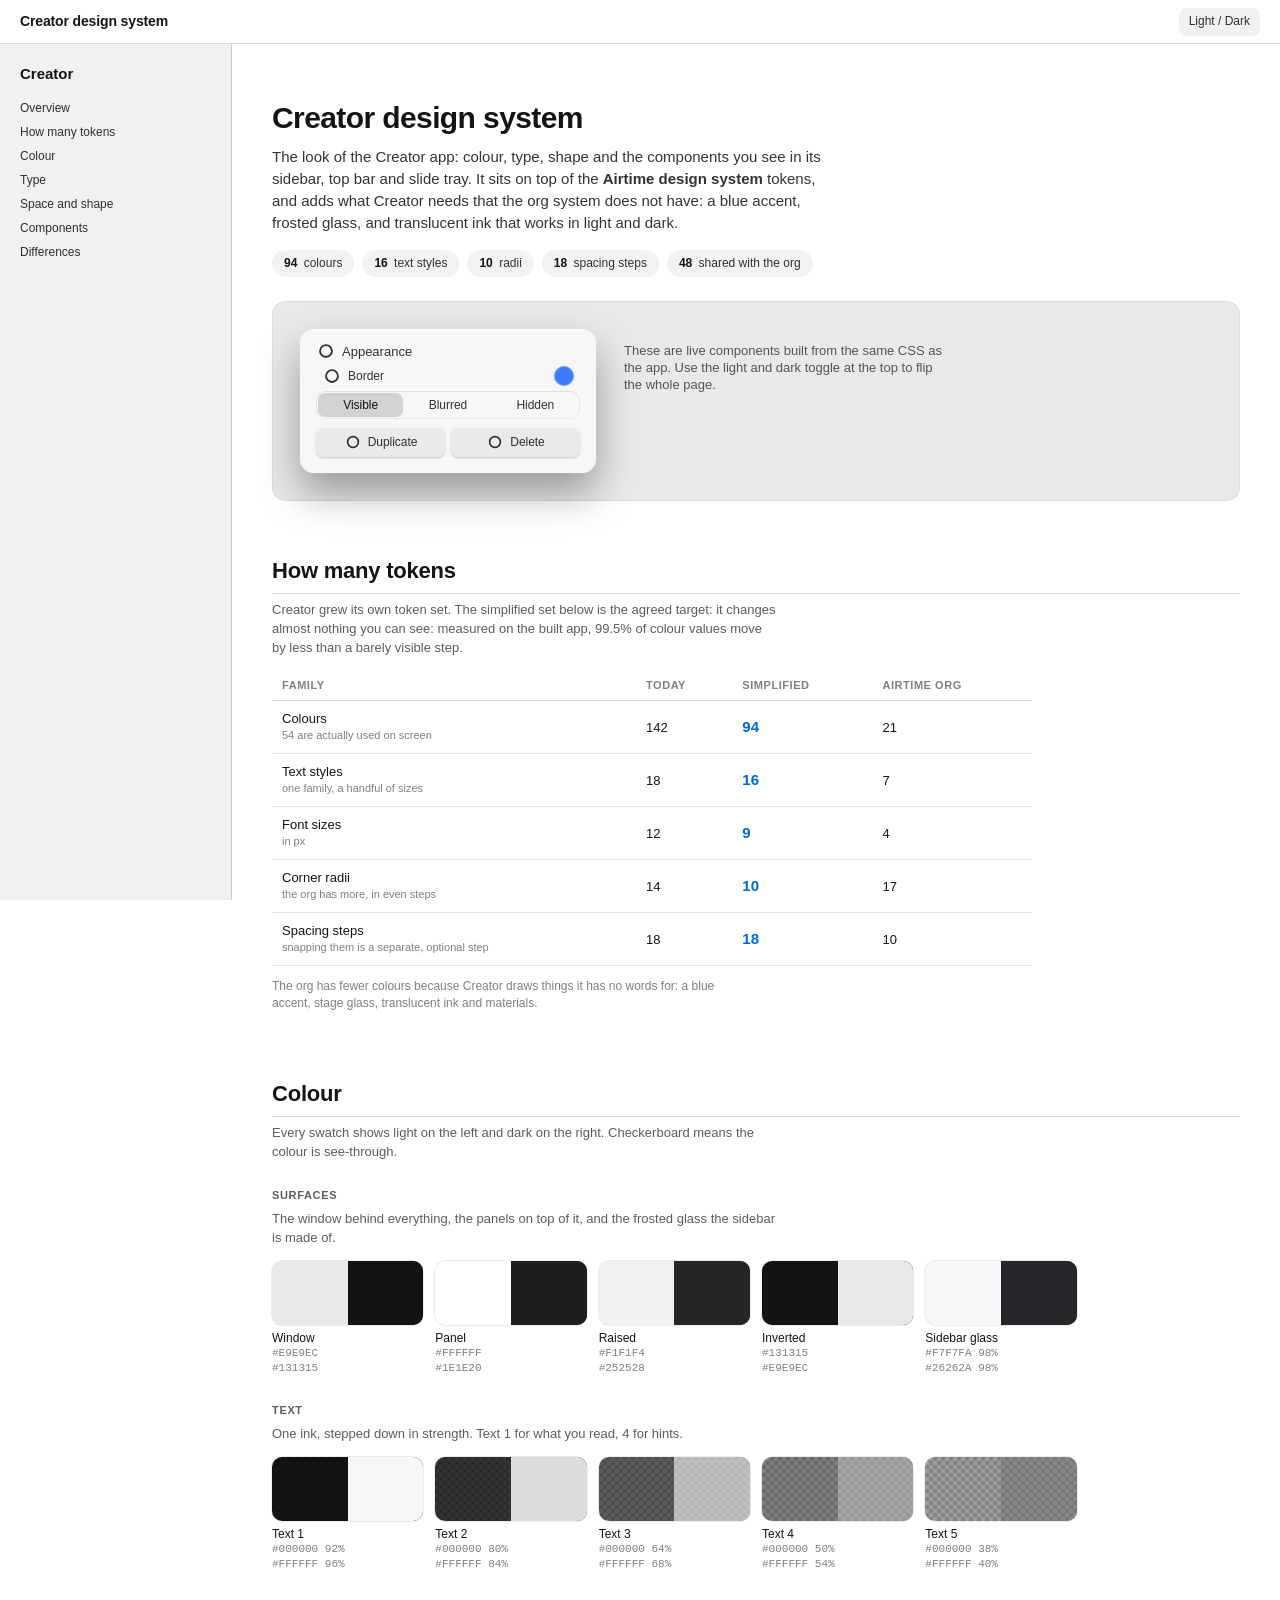
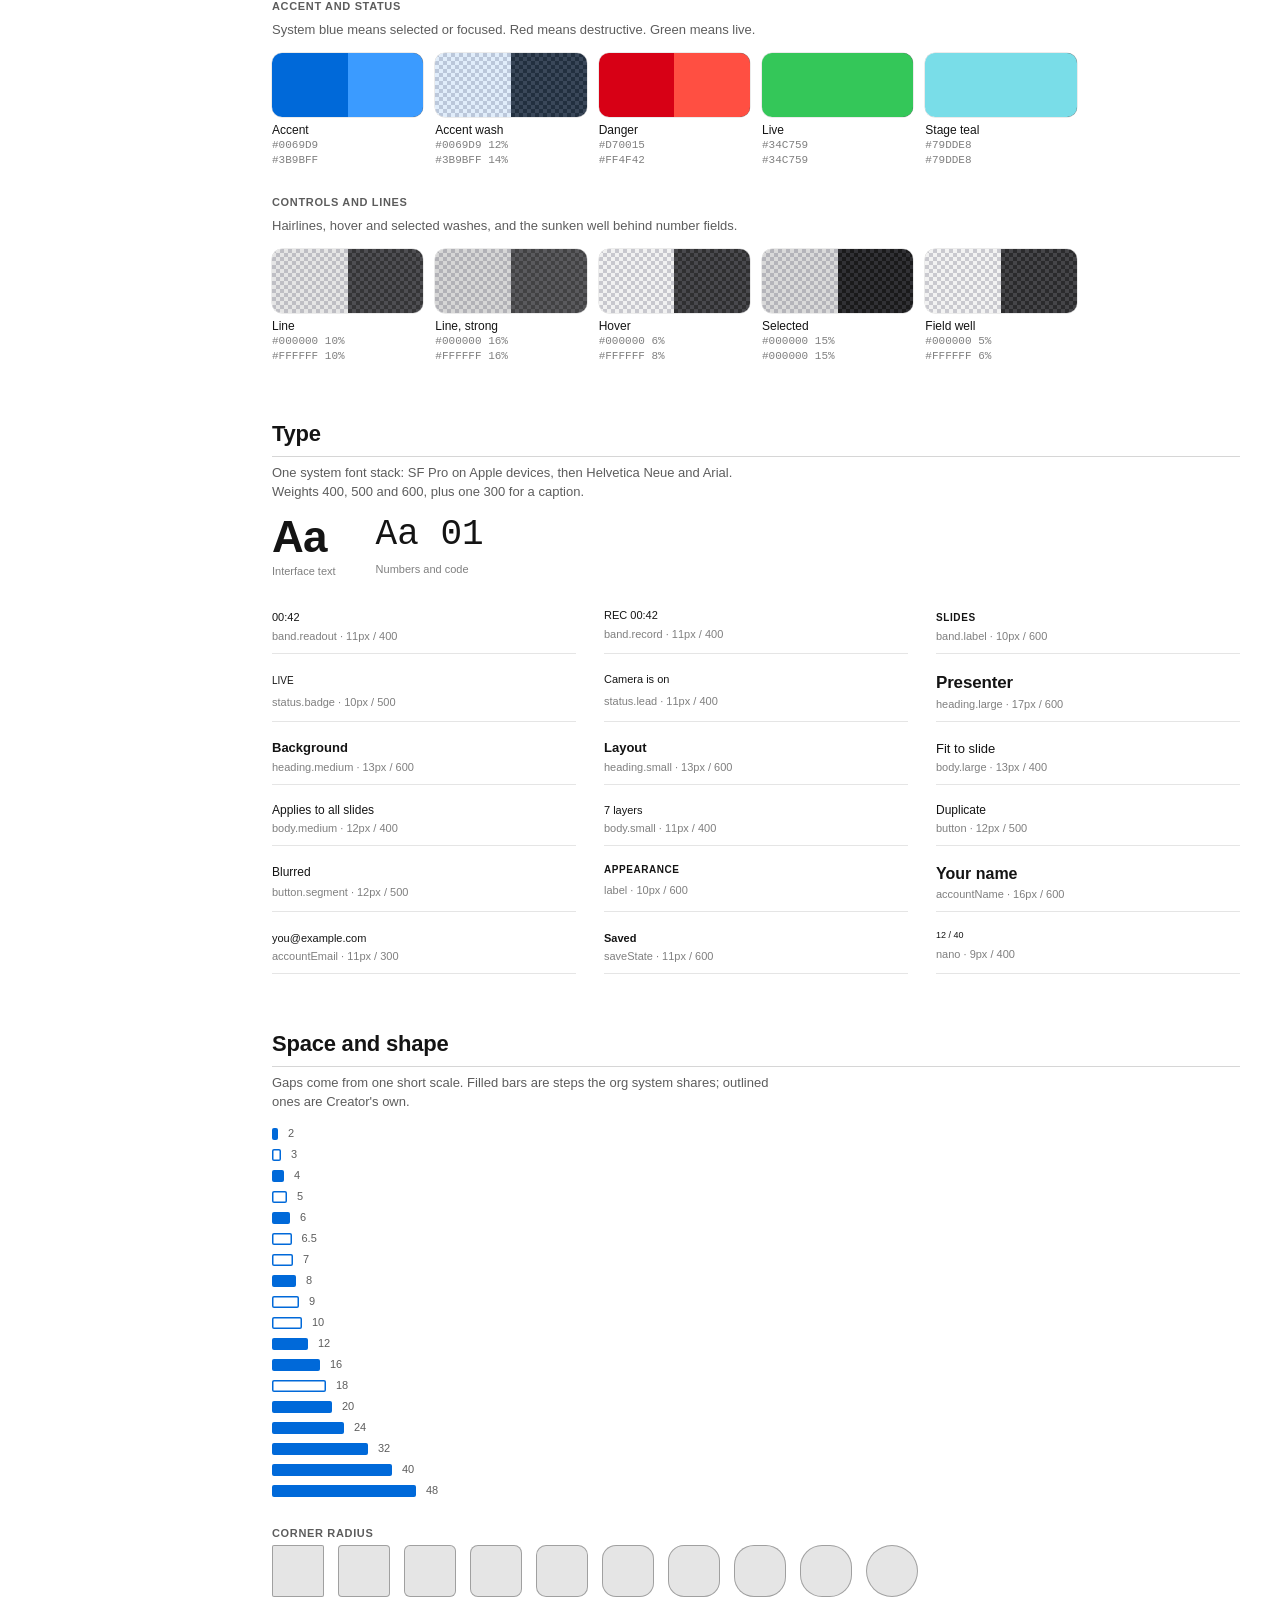
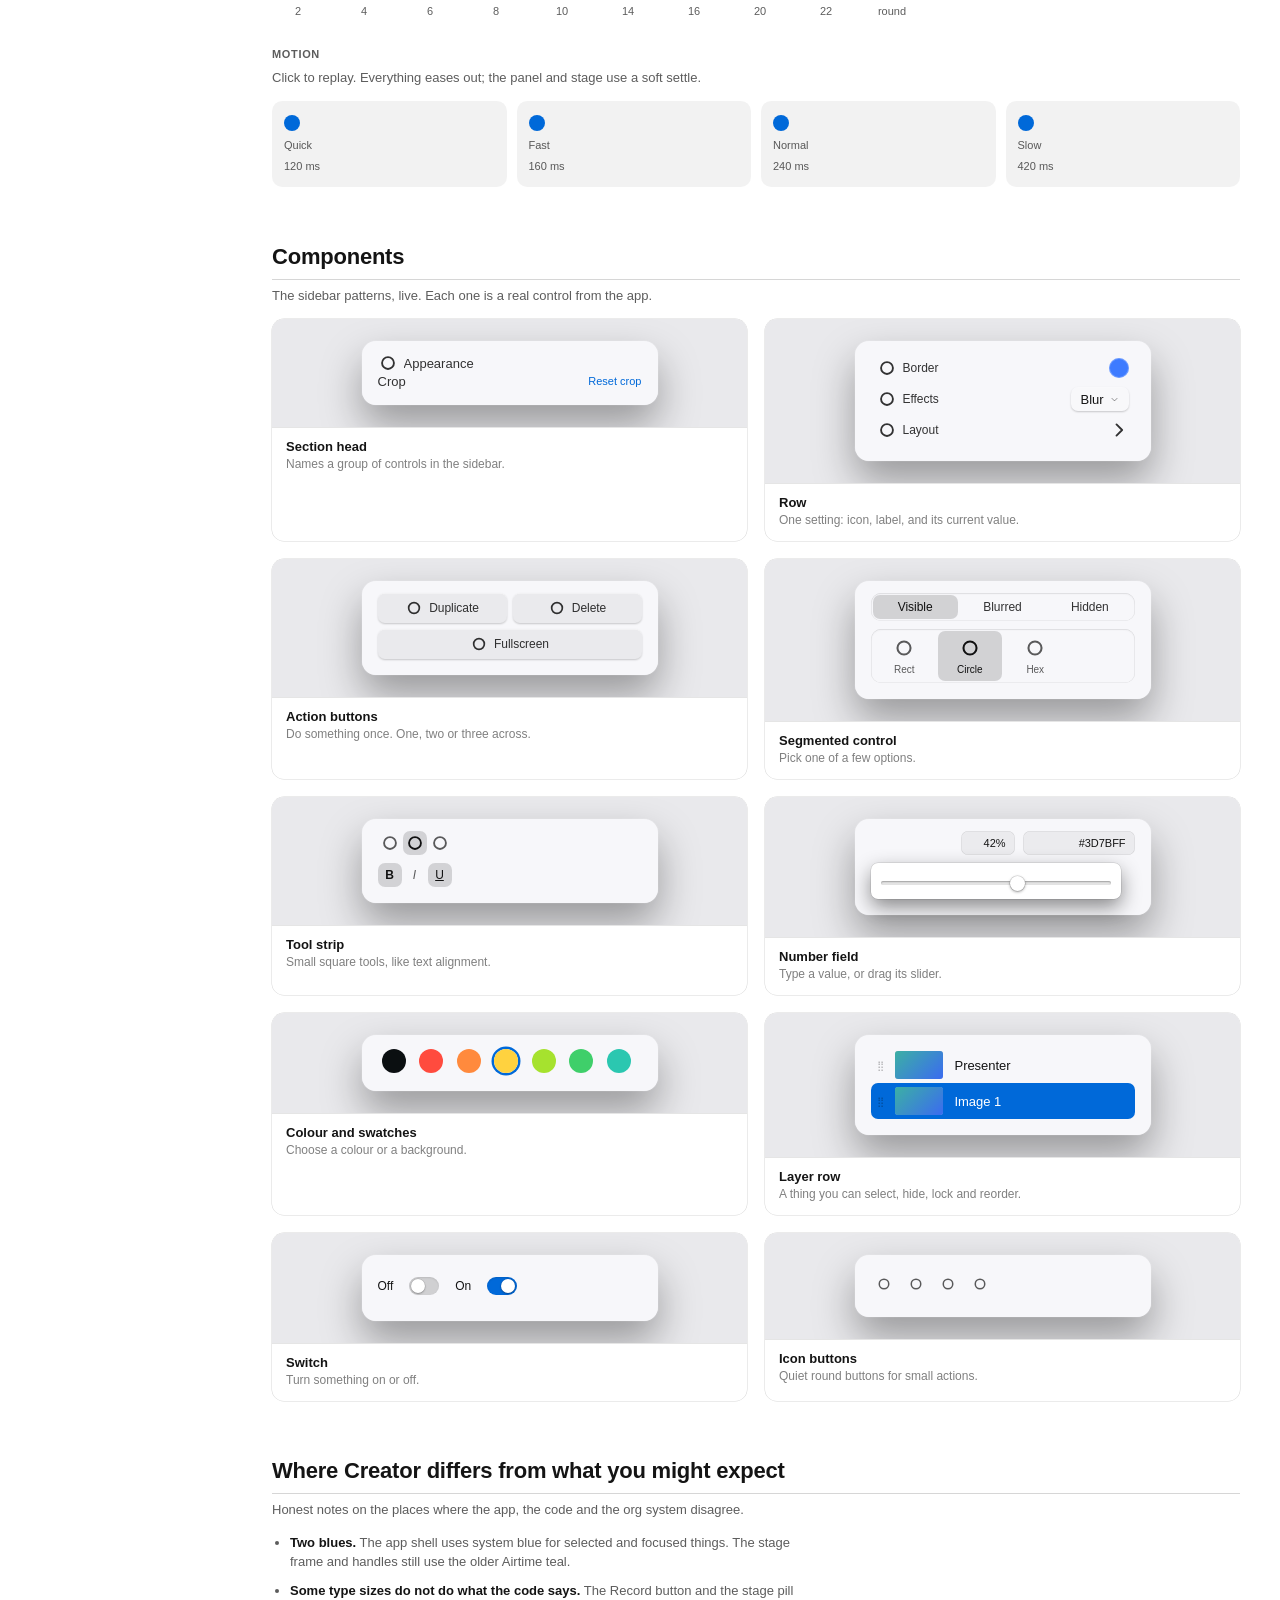
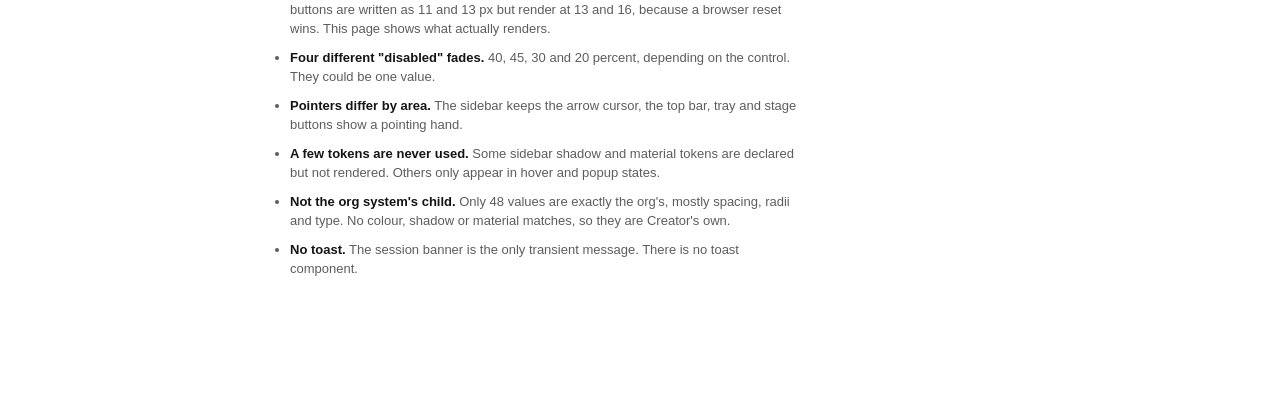
==== commit f00bb887: "creator: publish the Overview only Remove the Engineering view, its data, private icon artwork, the " ====
--- a/creator/index.html
+++ b/creator/index.html
@@ -1,49 +1,25 @@
 <!DOCTYPE html>
-<html lang="en" data-view="overview">
+<html lang="en">
 <head>
 <meta charset="utf-8">
 <meta name="viewport" content="width=device-width, initial-scale=1">
+<link rel="icon" href="data:,">
 <title>Creator Design System</title>
-<script>
-/* choose the view before first paint: ?view=eng|overview, else the remembered choice, else Overview */
-(function () {
-  var v = "overview";
-  try { var q = new URLSearchParams(location.search).get("view"); var s = null; try { s = localStorage.getItem("creator-ds-view"); } catch (e) {}
-    if (q === "eng" || q === "overview") v = q; else if (s === "eng" || s === "overview") v = s;
-    /* an old deep link such as #audit or #sb-row points into the Engineering view */
-    if (!q && location.hash && location.hash.indexOf("#h-") !== 0) v = "eng";
-  } catch (e) {}
-  document.documentElement.setAttribute("data-view", v);
-})();
-</script>
-<!-- org layer first (copies of airtime-design-system tokens, see tools/sync-org.mjs), then Creator tokens that alias it -->
+<!-- org layer first (copies of airtime-design-system tokens), then Creator tokens that alias it -->
 <link rel="stylesheet" href="tokens/org/tokens.css">
 <link rel="stylesheet" href="tokens/org/org-theme.css">
 <link rel="stylesheet" href="tokens/tokens.css">
 <link rel="stylesheet" href="tokens/text-styles.css">
 <link rel="stylesheet" href="css/base.css">
 <link rel="stylesheet" href="css/sidebar.css">
-<link rel="stylesheet" href="css/header.css">
-<link rel="stylesheet" href="css/tray.css">
-<link rel="stylesheet" href="css/stage.css">
-<link rel="stylesheet" href="css/aux.css">
 <link rel="stylesheet" href="css/human.css">
-<!-- Icons: byte-identical copy of apps/airtime-creator/teleport/icons.js (AppIcons) and the Mask* paths from packages/mmhmm-icons -->
-<script src="assets/icons.js"></script>
-<script src="assets/mask-icons.js"></script>
 </head>
 <body>
 <header class="viewbar">
-  <a class="viewbar-title" href="?view=overview" data-view-link="overview">Creator design system</a>
-  <div class="viewswitch" role="group" aria-label="Page view">
-    <button type="button" data-set-view="overview" aria-pressed="true">Overview</button>
-    <button type="button" data-set-view="eng" aria-pressed="false">Engineering</button>
-  </div>
+  <a class="viewbar-title" href="./">Creator design system</a>
   <button type="button" class="viewbar-theme" id="viewtheme" aria-label="Toggle light and dark">Light / Dark</button>
 </header>
 <div class="doc">
-  <nav class="doc-nav" id="nav"></nav>
-  <main class="doc-main" id="main"></main>
   <nav class="hv-nav" id="hnav" aria-label="Sections"></nav>
   <main class="hv-main" id="human"></main>
 </div>
--- a/creator/tokens/org/org-theme.css
+++ b/creator/tokens/org/org-theme.css
@@ -1,4 +1,4 @@
-/* org-theme.css - GENERATED by tools/sync-org.mjs: the org system's .dark/.light blocks re-scoped to [data-theme] so one theme switch drives both token layers. */
+/* org-theme.css - Generated: the org system's .dark/.light blocks re-scoped to [data-theme] so one theme switch drives both token layers. */
 :root,
 [data-theme="light"] {
   /* colors */
--- a/creator/tokens/tokens.css
+++ b/creator/tokens/tokens.css
@@ -1,8 +1,7 @@
-/* tokens.css - Creator design system. GENERATED by tools/build-tokens.mjs. Do not edit.
- * Source of truth: the rendered app (localhost:3000/creator) via data/rendered-vars.json, cross-referenced
- * with apps/airtime-creator/src/ui/tokens.ts. Prefix --cr- keeps these apart from airtime-design-system's tokens.
+/* tokens.css - Creator design system. Generated. Do not edit.
+ * Prefix --cr- keeps these apart from airtime-design-system's tokens.
  * ALIAS LAYER: tokens whose value equals an airtime-design-system token are declared as var(--org-token); load tokens/org/tokens.css and
- * tokens/org/org-theme.css (copies of the org system, see tools/sync-org.mjs) BEFORE this file.
+ * tokens/org/org-theme.css (copies of the org system) BEFORE this file.
  * Themes: [data-theme="light"] (default) and [data-theme="dark"]; any element can set it, so light and dark can sit side by side.
  * Every semantic token is declared inside both theme blocks: a var() alias declared once at :root would resolve there
  * and pin the light value under a dark subtree. */
--- a/creator/tokens/text-styles.css
+++ b/creator/tokens/text-styles.css
@@ -1,4 +1,4 @@
-/* text-styles.css - GENERATED by tools/build-tokens.mjs from textStyles in apps/airtime-creator/src/ui/tokens.ts. */
+/* text-styles.css - Creator text styles (generated). */
 .cr-text-band-readout {
   font-size: 11px;
   line-height: 15px;
--- a/creator/css/sidebar.css
+++ b/creator/css/sidebar.css
@@ -1,15 +1,15 @@
 /* sidebar.css - Creator design system: the Sidebar (right-hand inspector).
- * Real CSS built ONLY from tokens.css. Every rule cites the recipe or primitive it reproduces (apps/airtime-creator/src/...).
+ * Real CSS built ONLY from tokens.css.
  * States are addressable two ways so the docs can freeze them side by side: the real pseudo-class (:hover, :active,
  * :focus-visible, :disabled) and a forcing class (.is-hover, .is-pressed, .is-focus, .is-disabled, .is-selected).
  * Requires: tokens/tokens.css, tokens/text-styles.css, css/base.css */
 
 /* ── shared: icon box, button reset ─────────────────────────────── */
 .cr-icon { display: inline-flex; flex: 0 0 auto; width: var(--cr-size-icon-row); height: var(--cr-size-icon-row); }
-.cr-icon > svg { width: 100%; height: 100%; fill: currentColor; }          /* LegacyIcon.tsx: svg { fill: currentColor } */
+.cr-icon > svg { width: 100%; height: 100%; fill: currentColor; }
 .cr-btn0 { appearance: none; border: 0; background: none; padding: 0; margin: 0; font: inherit; letter-spacing: inherit; color: inherit; text-align: inherit; cursor: default; }
 
-/* ── the card: Sidebar.tsx ──────────────────────────────────────── */
+/* ── the card ──────────────────────────────────────── */
 .cr-sidebar {
   position: relative; display: flex; flex-direction: column; isolation: isolate;
   width: var(--cr-size-creator-sidebar); min-width: var(--cr-size-creator-sidebar);
@@ -19,17 +19,17 @@
   line-height: var(--cr-line-height-sidebar); letter-spacing: var(--cr-letter-spacing-sidebar); text-align: start;
   color: var(--cr-color-fg);
 }
-/* SidebarBody.tsx: 16px sides, 12px under the header, 48px below the last control */
+/* 16px sides, 12px under the header, 48px below the last control */
 .cr-sidebar-scroll { padding: var(--cr-space-3) var(--cr-space-4) var(--cr-space-12); border-radius: 0 0 var(--cr-radius-2xl) var(--cr-radius-2xl); }
 .cr-sidebar-scroll.is-compact { padding-bottom: var(--cr-space-4); }
 
-/* ── pane header: sidebarSectionSlotRecipe paneHeader/paneBack/paneTitle/paneActions, PaneHeader.tsx ── */
+/* ── pane header: sidebarSectionSlotRecipe paneHeader/paneBack/paneTitle/paneActions ── */
 .cr-pane-head { position: relative; display: flex; align-items: center; gap: var(--cr-space-2); min-width: 0; height: var(--cr-size-pane-header); flex: 0 0 auto; padding: 0 var(--cr-space-3) 0 var(--cr-space-4); }
 .cr-pane-head.has-back { padding-left: var(--cr-space-2-5); }
 .cr-pane-head::after { content: ""; position: absolute; left: var(--cr-space-4); right: var(--cr-space-3); bottom: 0; height: var(--cr-size-creator-hairline); background: var(--cr-color-line); }
 .cr-pane-title { flex: 1 1 auto; min-width: 0; margin: 0; color: var(--cr-color-text-1); font-size: 13px; font-weight: 500; line-height: 15px; overflow: hidden; text-overflow: ellipsis; white-space: nowrap; }.cr-pane-actions { display: flex; align-items: center; gap: var(--cr-space-0-5); margin-right: calc(-1 * var(--cr-space-1-5)); flex: 0 0 auto; }
 
-/* ── IconToggle.tsx: round ghost icon button ─────────────────────── */
+/* ── round ghost icon button ─────────────────────── */
 .cr-icontoggle { display: inline-flex; align-items: center; justify-content: center; flex: 0 0 auto; width: var(--cr-size-hit-header); height: var(--cr-size-hit-header); border-radius: var(--cr-radius-full); color: var(--cr-color-text-3); transition: var(--cr-transition-control); }
 .cr-icontoggle .cr-icon { width: var(--cr-size-icon-header); height: var(--cr-size-icon-header); }
 .cr-icontoggle:is(:hover, .is-hover) { background: var(--cr-color-state-hover); color: var(--cr-color-text-1); }
@@ -80,7 +80,7 @@
 .cr-row-label.is-menuitem { gap: var(--cr-space-2); }
 .cr-row-label.is-menuitem > .cr-slot15 { width: 15px; display: flex; justify-content: center; flex: 0 0 auto; }
 
-/* ── action buttons: sidebarRowRecipe (action), Actions.tsx ──────── */
+/* ── action buttons: sidebarRowRecipe (action) ──────── */
 .cr-actions { display: grid; gap: var(--cr-space-1-5); grid-template-columns: repeat(2, minmax(0, 1fr)); }
 .cr-actions.is-1 { grid-template-columns: minmax(0, 1fr); }
 .cr-actions.is-3 { grid-template-columns: repeat(3, minmax(0, 1fr)); }
@@ -94,7 +94,7 @@
 .cr-action[data-destructive]:is(:hover, .is-hover):not(:disabled) { color: var(--cr-color-danger-fg); }
 .cr-actions.is-compact > .cr-action { padding: var(--cr-space-1); white-space: normal; text-align: center; line-height: 1.2; }
 
-/* ── segmented: sidebarSegmentSlotRecipe, Segmented.tsx ──────────── */
+/* ── segmented: sidebarSegmentSlotRecipe ──────────── */
 .cr-seg { display: grid; min-width: 0; border-radius: var(--cr-radius-lg); }
 .cr-seg-item { display: flex; align-items: center; justify-content: center; min-width: 0; height: var(--cr-size-control); border-radius: var(--cr-radius-md); background: transparent; color: var(--cr-color-text-2); font-family: var(--cr-font-family-body); font-weight: 500; line-height: inherit; letter-spacing: inherit; text-align: start; white-space: nowrap; transition: var(--cr-transition-control); }
 .cr-seg-item:is(:hover, .is-hover) { color: var(--cr-color-text-1); }
@@ -134,7 +134,7 @@
 .cr-field.is-pill.is-fill { flex: 1 1 auto; justify-content: space-between; }
 .cr-field.is-pill.is-compact { height: var(--cr-size-row); border-radius: var(--cr-radius-lg); }
 
-/* ── slider row + range popup: SliderRow.tsx ─────────────────────── */
+/* ── slider row + range popup ─────────────────────── */
 .cr-range-pop { width: var(--cr-size-popup-range-w); padding: var(--cr-space-3) var(--cr-space-2-5) var(--cr-space-2); background: var(--cr-color-bg-panel); border-radius: var(--cr-radius-md); box-shadow: var(--cr-shadow-popover-range); }
 .cr-range { appearance: none; width: 100%; height: var(--cr-size-4); margin: 0; background: transparent; cursor: default; display: block; }
 .cr-range::-webkit-slider-runnable-track { height: var(--cr-size-range-track); border-radius: var(--cr-radius-full); background: var(--cr-color-state-active); box-shadow: var(--cr-shadow-range-track); }
@@ -142,7 +142,7 @@
 .cr-range:focus-visible { outline: none; }
 .cr-range:focus-visible::-webkit-slider-thumb, .cr-range.is-focus::-webkit-slider-thumb { box-shadow: 0 0 0 3px var(--cr-color-accent-solid); }
 
-/* ── popups: Popover.Content from Dropdown.tsx / ColorWellRow.tsx ── */
+/* ── popups ── */
 .cr-popup { background: var(--cr-color-bg-panel); border-radius: var(--cr-radius-md); box-shadow: var(--cr-shadow-popover); width: max-content; }
 .cr-popup.is-list { padding: var(--cr-space-1); }
 .cr-popup.is-grid { padding: var(--cr-space-2-5); }
@@ -162,11 +162,11 @@
 .cr-chip > i { width: 26px; height: 18px; border-radius: var(--cr-radius-xs); background: #fff; display: block; box-shadow: inset 0 0 0 1px rgba(0, 0, 0, 0.14); }
 .cr-popup-label { display: flex; align-items: center; justify-content: space-between; gap: var(--cr-space-2); padding: var(--cr-space-1) var(--cr-space-1-5); color: var(--cr-color-text-3); font-size: var(--cr-font-size-xs); }
 
-/* ── color dot (ColorWellRow trailing) ───────────────────────────── */
+/* ── color dot (trailing) ───────────────────────────── */
 .cr-dot { position: relative; display: block; width: var(--cr-size-color-dot); height: var(--cr-size-color-dot); border-radius: 50%; box-shadow: inset 0 0 0 1px var(--cr-color-swatch-ring-dot); flex: 0 0 auto; }
 .cr-dot.is-none, .cr-swatch.is-none-dot { background-image: linear-gradient(to top right, transparent calc(50% - 1px), var(--cr-color-swatch-none-slash) calc(50% - 1px), var(--cr-color-swatch-none-slash) calc(50% + 1px), transparent calc(50% + 1px)); background-color: var(--cr-color-swatch-none-fill); }
 
-/* ── swatches: Swatches.tsx, BackgroundGrid.tsx ──────────────────── */
+/* ── swatches ──────────────────── */
 .cr-swatches { display: grid; grid-template-columns: repeat(var(--cols, 5), minmax(0, 1fr)); gap: var(--cr-space-1); padding: var(--cr-space-0-5) var(--cr-space-1-5); }
 .cr-swatches.is-circle { gap: var(--cr-space-1-75); padding: var(--cr-space-0-5) var(--cr-space-1); }
 .cr-swatches.is-square { gap: var(--cr-space-1-5); padding: var(--cr-space-0-5) var(--cr-space-0-75) var(--cr-space-1-5); }
@@ -185,7 +185,7 @@
 .cr-none-tile::after { content: ""; position: absolute; inset: 0; background-image: linear-gradient(to bottom right, transparent calc(50% - 0.5px), var(--cr-color-dash) calc(50% - 0.5px), var(--cr-color-dash) calc(50% + 0.5px), transparent calc(50% + 0.5px)); }
 .cr-bggrid { padding-top: var(--cr-space-1-5); padding-bottom: var(--cr-space-1); }
 
-/* ── thumbnail rows: ThumbRow.tsx ────────────────────────────────── */
+/* ── thumbnail rows ────────────────────────────────── */
 .cr-thumbrow { display: flex; align-items: center; gap: var(--cr-space-3); min-height: var(--cr-size-thumb-row); padding: var(--cr-space-1) var(--cr-space-1-5); border-radius: var(--cr-radius-md); color: var(--cr-color-text-1); font-size: 13px; line-height: 17px; transition: background var(--cr-duration-fast); cursor: default; }
 .cr-thumbrow:is(:hover, .is-hover):not(.is-selected) { background: var(--cr-color-state-hover); }
 .cr-thumbrow:is(:focus-visible, .is-focus) { outline: none; box-shadow: var(--cr-shadow-focus); }
@@ -208,7 +208,7 @@
 .cr-logo-value { font-size: var(--cr-font-size-2xs); line-height: 15px; color: var(--cr-color-text-5); overflow: hidden; text-overflow: ellipsis; white-space: nowrap; }
 .cr-logo-text { display: flex; flex-direction: column; gap: 1px; min-width: 0; }
 
-/* ── switch: LogoRow in ThumbRow.tsx ─────────────────────────────── */
+/* ── switch ── */
 .cr-switch { display: flex; align-items: center; justify-content: center; flex: 0 0 auto; width: 34px; height: 26px; cursor: default; }
 .cr-switch > span { position: relative; width: var(--cr-size-switch-w); height: var(--cr-size-switch-h); border-radius: var(--cr-radius-full); background: var(--cr-color-line-strong); box-shadow: var(--cr-shadow-switch-track); transition: background var(--cr-duration-fast); }
 .cr-switch > span > span { position: absolute; top: 2px; left: 2px; width: var(--cr-size-switch-knob); height: var(--cr-size-switch-knob); border-radius: var(--cr-radius-full); background: var(--cr-color-knob); box-shadow: var(--cr-shadow-switch-knob); transition: transform var(--cr-duration-fast); }
@@ -217,6 +217,6 @@
 .cr-switch:is(:focus-visible, .is-focus) { outline: none; }
 .cr-switch:is(:focus-visible, .is-focus) > span { box-shadow: var(--cr-shadow-focus); }
 
-/* ── placeholder / unwired: Placeholder.tsx ──────────────────────── */
+/* ── placeholder / unwired ──────────────────────── */
 .cr-placeholder { opacity: var(--cr-opacity-disabled); cursor: default; min-width: 0; pointer-events: none; }
 .cr-placeholder > div { display: grid; min-width: 0; }
--- a/creator/css/human.css
+++ b/creator/css/human.css
@@ -1,20 +1,11 @@
-/* human.css - the Overview view, the view switch bar and the per-view visibility. Docs chrome only, built on tokens.css. */
+/* human.css - the Overview view, the top bar. Docs chrome only, built on tokens.css. */
 .viewbar { position: sticky; top: 0; z-index: 30; display: flex; align-items: center; gap: 14px; height: 44px; padding: 0 20px; background: var(--cr-color-bg-panel); border-bottom: 0.5px solid var(--cr-color-line-strong); }
 .viewbar-title { font-weight: 600; font-size: 14px; color: var(--cr-color-text-1); letter-spacing: -0.01em; margin-right: auto; }
 .viewbar-title:hover { text-decoration: none; }
-.viewswitch { display: inline-grid; grid-auto-flow: column; gap: 2px; padding: 2px; border-radius: 9px; background: var(--cr-color-surface-inset); box-shadow: inset 0 0 0 0.5px var(--cr-color-line); }
-.viewswitch button { appearance: none; border: 0; background: none; height: 26px; padding: 0 12px; border-radius: 7px; font-size: 12px; font-weight: 500; color: var(--cr-color-text-3); cursor: pointer; }
-.viewswitch button:hover { color: var(--cr-color-text-1); }
-.viewswitch button[aria-pressed="true"] { background: var(--cr-color-bg-panel); color: var(--cr-color-text-1); box-shadow: 0 0 0 0.5px var(--cr-color-line-strong), 0 1px 2px rgba(0,0,0,.12); }
 .viewbar-theme { appearance: none; white-space: nowrap; flex: none; border: 0; height: 28px; padding: 0 10px; border-radius: 7px; background: var(--cr-color-state-hover); color: var(--cr-color-text-2); font-size: 12px; cursor: pointer; }
 .viewbar button:focus-visible, .hv-btn:focus-visible, .hv-motion:focus-visible, .hv-nav a:focus-visible { outline: 2px solid var(--cr-color-focus-ring); outline-offset: 2px; }
 
-/* per-view visibility */
-html[data-view="overview"] .doc-nav, html[data-view="overview"] .doc-main { display: none; }
-html[data-view="eng"] .hv-nav, html[data-view="eng"] .hv-main { display: none; }
-.doc-nav { top: 44px; height: calc(100vh - 44px); }
 .doc { min-height: calc(100vh - 44px); }
-.doc-main { scroll-margin-top: 60px; }
 html { scroll-padding-top: 60px; }
 
 /* overview layout */
@@ -79,8 +70,6 @@
 .hv-card footer { display: grid; gap: 1px; padding: 10px 14px 12px; border-top: 0.5px solid var(--cr-color-line); }
 .hv-card footer b { font-size: 13px; font-weight: 600; }
 .hv-card footer span { color: var(--cr-color-text-4); font-size: 12px; }
-.hv-icons { display: flex; flex-wrap: wrap; gap: 6px; }
-.hv-icon { display: inline-flex; width: 36px; height: 36px; align-items: center; justify-content: center; border-radius: 8px; background: var(--cr-color-bg-muted); color: var(--cr-color-text-2); }
 .hv-dev { max-width: 74ch; padding-left: 18px; margin: 0; }
 .hv-dev li { margin: 0 0 10px; color: var(--cr-color-text-3); line-height: 19px; }
 .hv-dev b { color: var(--cr-color-text-1); font-weight: 600; }
@@ -90,7 +79,6 @@
   .viewbar { padding: 0 12px; gap: 8px; }
   .viewbar-title { font-size: 13px; min-width: 0; overflow: hidden; text-overflow: ellipsis; white-space: nowrap; }
   .viewbar-theme { padding: 0 8px; }
-  .viewswitch button { padding: 0 9px; }
   .doc { grid-template-columns: minmax(0, 1fr); }
   .hv-nav { display: none; }
   .hv-main { padding: 0 16px 80px; }
@@ -99,7 +87,4 @@
   .hv-grid { grid-template-columns: minmax(0, 1fr); }
   .hs-pair { height: 52px; }
   .hv-motion { --hv-run: calc(100vw - 110px); }
-  /* the Engineering view is a desktop reference: let it scroll sideways rather than squash */
-  html[data-view="eng"] .doc { grid-template-columns: 232px minmax(0, 1fr); overflow-x: auto; }
-  html[data-view="eng"] .doc-main { min-width: 900px; }
 }
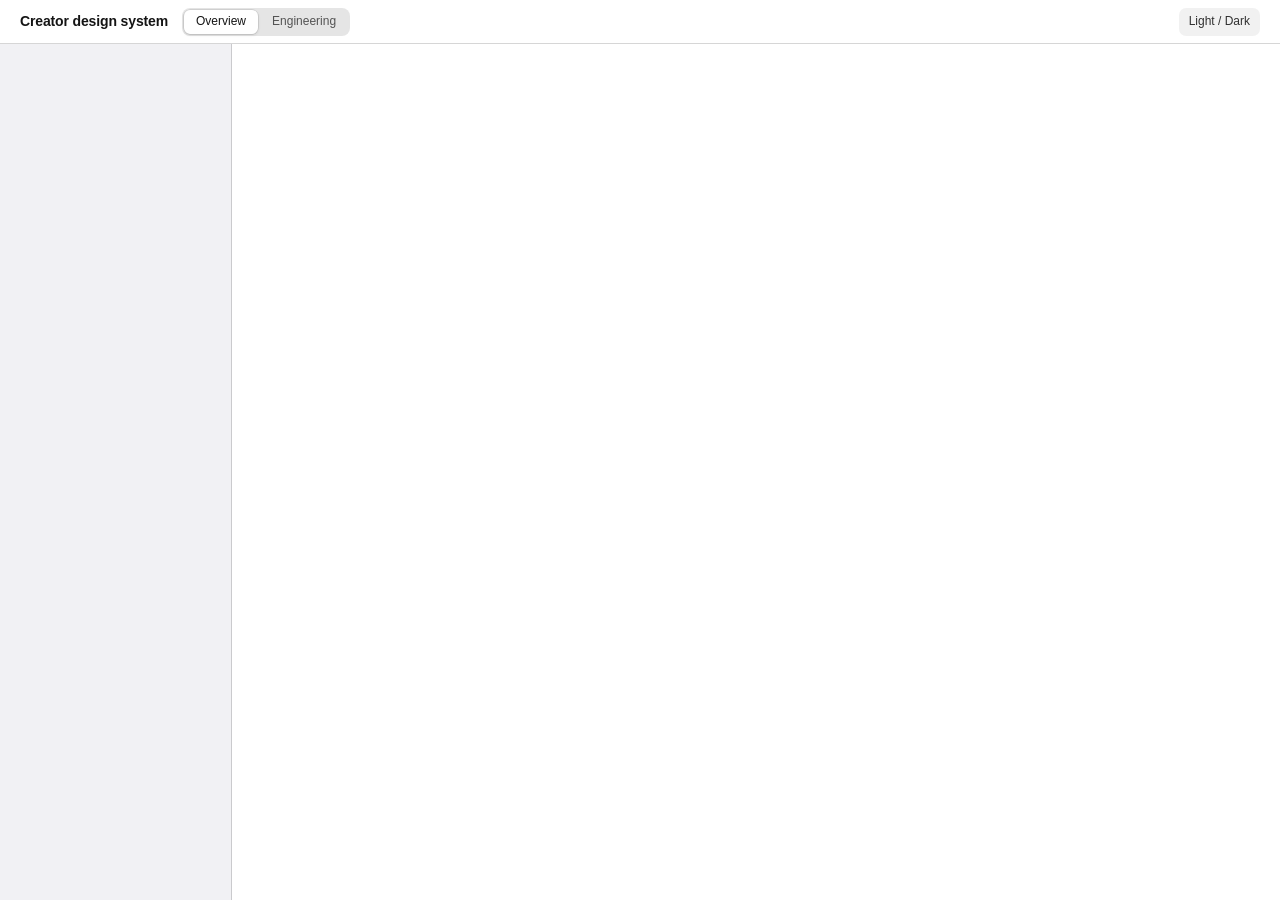
==== commit f2ef2203: "creator: Overview and Engineering views, atoms -> patterns -> areas navigation Co-Authored-By: Claud" ====
--- a/creator/index.html
+++ b/creator/index.html
@@ -1,10 +1,22 @@
 <!DOCTYPE html>
-<html lang="en">
+<html lang="en" data-view="overview">
 <head>
 <meta charset="utf-8">
 <meta name="viewport" content="width=device-width, initial-scale=1">
 <link rel="icon" href="data:,">
 <title>Creator Design System</title>
+<script>
+/* choose the view before first paint: ?view=eng|overview, else the remembered choice, else Overview */
+(function () {
+  var v = "overview";
+  try {
+    var q = new URLSearchParams(location.search).get("view"), s = null;
+    try { s = localStorage.getItem("creator-ds-view"); } catch (e) {}
+    if (q === "eng" || q === "overview") v = q; else if (s === "eng" || s === "overview") v = s;
+  } catch (e) {}
+  document.documentElement.setAttribute("data-view", v);
+})();
+</script>
 <!-- org layer first (copies of airtime-design-system tokens), then Creator tokens that alias it -->
 <link rel="stylesheet" href="tokens/org/tokens.css">
 <link rel="stylesheet" href="tokens/org/org-theme.css">
@@ -12,16 +24,26 @@
 <link rel="stylesheet" href="tokens/text-styles.css">
 <link rel="stylesheet" href="css/base.css">
 <link rel="stylesheet" href="css/sidebar.css">
+<link rel="stylesheet" href="css/atoms.css">
+<link rel="stylesheet" href="css/header.css">
+<link rel="stylesheet" href="css/tray.css">
+<link rel="stylesheet" href="css/stage.css">
+<link rel="stylesheet" href="css/aux.css">
 <link rel="stylesheet" href="css/human.css">
 </head>
 <body>
 <header class="viewbar">
-  <a class="viewbar-title" href="./">Creator design system</a>
+  <a class="viewbar-title" href="?view=overview" data-set-view="overview">Creator design system</a>
+  <div class="viewswitch" role="group" aria-label="Page view">
+    <button type="button" data-set-view="overview" aria-pressed="true">Overview</button>
+    <button type="button" data-set-view="eng" aria-pressed="false">Engineering</button>
+  </div>
   <button type="button" class="viewbar-theme" id="viewtheme" aria-label="Toggle light and dark">Light / Dark</button>
 </header>
 <div class="doc">
   <nav class="hv-nav" id="hnav" aria-label="Sections"></nav>
   <main class="hv-main" id="human"></main>
+  <main class="hv-main" id="eng"></main>
 </div>
 <script type="module" src="js/main.js"></script>
 </body>
--- a/creator/css/base.css
+++ b/creator/css/base.css
@@ -86,7 +86,7 @@
 .bar { display: flex; height: 16px; border-radius: 4px; overflow: hidden; box-shadow: inset 0 0 0 0.5px var(--cr-color-line-strong); max-width: 640px; }
 .bar > i { display: block; } .bar .b-ds { background: #34c759; } .bar .b-rd { background: var(--cr-color-accent-solid); } .bar .b-lg { background: #ff9f0a; } .bar .b-un { background: #ff453a; }
 
-/* simplification section: colour swatches (light | dark) */
+/* simplification section: color swatches (light | dark) */
 .swp { display: inline-flex; vertical-align: middle; border-radius: 5px; overflow: hidden; box-shadow: inset 0 0 0 0.5px var(--cr-color-line-strong); }
 .swh { display: block; width: 22px; height: 16px; position: relative; } .swh .sw { position: absolute; inset: 0; display: block; }
 .swh.checkerbg { background: repeating-conic-gradient(#fff 0% 25%, #d4d4da 0% 50%) 0 0 / 8px 8px; }
--- a/creator/css/human.css
+++ b/creator/css/human.css
@@ -88,3 +88,90 @@
   .hs-pair { height: 52px; }
   .hv-motion { --hv-run: calc(100vw - 110px); }
 }
+
+/* view switch and per-view visibility */
+.viewswitch { display: inline-flex; padding: 2px; gap: 2px; border-radius: 8px; background: var(--cr-color-state-active); }
+.viewswitch button { appearance: none; border: 0; height: 24px; padding: 0 12px; border-radius: 6px; background: transparent; color: var(--cr-color-text-3); font-size: 12px; font-weight: 500; cursor: pointer; }
+.viewswitch button[aria-pressed="true"] { background: var(--cr-color-bg-panel); color: var(--cr-color-text-1); box-shadow: var(--cr-shadow-segment-thumb); }
+.viewswitch button:hover { color: var(--cr-color-text-1); }
+.viewbar-title { margin-right: 0; }
+.viewbar .viewswitch { margin-right: auto; }
+html[data-view="overview"] #eng, html[data-view="eng"] #human { display: none; }
+.hv-nav h2 { font-size: 10px; line-height: 14px; font-weight: 600; margin: 16px 0 4px; color: var(--cr-color-text-4); text-transform: uppercase; letter-spacing: 0.08em; }
+.hv-nav a { white-space: nowrap; overflow: hidden; text-overflow: ellipsis; }
+
+/* atoms, patterns and areas: one card per item */
+.at-list { display: grid; gap: 16px; }
+.at-card { border-radius: 12px; overflow: hidden; box-shadow: 0 0 0 0.5px var(--cr-color-line-strong); background: var(--cr-color-bg-panel); min-width: 0; scroll-margin-top: 60px; }
+.at-preview { min-width: 0; }
+.at-pair { display: grid; grid-template-columns: 1fr 1fr; }
+.at-pair.is-single { grid-template-columns: minmax(0, 1fr); }
+.at-theme { position: relative; min-width: 0; padding: 26px 18px 18px; overflow-x: auto; color: var(--cr-color-fg); }
+.at-pair:not(.is-single) .at-theme + .at-theme { border-left: 0.5px solid var(--cr-color-line); }
+.at-panel { background: var(--cr-color-bg-panel); }
+.at-side { background: var(--cr-color-mat-hud); }
+.at-window { background: var(--cr-color-bg); }
+.at-none { background: var(--cr-color-bg); }
+.at-tag { position: absolute; top: 8px; left: 12px; font-size: 10px; line-height: 12px; letter-spacing: 0.06em; text-transform: uppercase; color: var(--cr-color-text-5); }
+.at-pair.is-single .at-tag { display: none; }
+.at-pair.is-single .at-theme { padding-top: 18px; }
+.at-one { display: flex; justify-content: center; min-width: 0; }
+.at-one > * { max-width: 100%; }
+.at-one.is-full > * { width: 100%; }
+.glass-bg.is-mini { padding: 8px 10px; }
+.at-card footer { display: grid; gap: 3px; padding: 12px 16px 14px; border-top: 0.5px solid var(--cr-color-line); }
+.hv-main .at-card h3 { margin: 0; padding: 0; font-size: 13px; line-height: 17px; font-weight: 600; letter-spacing: 0; text-transform: none; color: var(--cr-color-text-1); }
+.at-card footer p { margin: 0; color: var(--cr-color-text-3); font-size: 12px; line-height: 16px; }
+.at-toks { display: flex; flex-wrap: wrap; gap: 4px; margin-top: 6px; }
+.at-toks code, .e-table code, .e-files code { padding: 1px 6px; border-radius: 5px; background: var(--cr-color-bg-muted); color: var(--cr-color-text-3); font-size: 10.5px; line-height: 15px; }
+.at-grid { display: flex; flex-wrap: wrap; gap: 20px 14px; align-items: flex-end; }
+.at-cell { margin: 0; display: grid; gap: 8px; justify-items: center; align-content: end; flex: 0 0 auto; min-width: min(var(--min, 84px), 100%); max-width: 100%; }
+.at-el { display: flex; align-items: center; justify-content: center; min-height: 32px; max-width: 100%; }
+.at-cell figcaption { font-size: 10px; line-height: 13px; color: var(--cr-color-text-4); text-align: center; letter-spacing: 0.01em; }
+.w80 { width: 80px; } .w150 { width: 150px; } .w180 { width: 180px; } .w220 { width: 220px; } .w320 { width: 320px; }
+.w80, .w150, .w180, .w220, .w320 { max-width: 100%; min-width: 0; }
+.ico20 { display: inline-flex; width: 20px; height: 20px; }
+.ico20 > .cr-icon { width: 20px; height: 20px; }
+.sf { display: block; width: 88px; height: 52px; border-radius: 8px; box-shadow: inset 0 0 0 0.5px var(--cr-color-line-strong); }
+.sf.is-card { background: var(--cr-color-bg-panel); box-shadow: var(--cr-shadow-md); }
+.ink-box { padding: 12px 16px; border-radius: 8px; display: grid; gap: 4px; box-shadow: inset 0 0 0 0.5px var(--cr-color-line); }
+.ink-box.is-glass { background: linear-gradient(135deg, #1d3b5c, #5a2d59 60%, #2f6b5e); }
+.ink { display: flex; gap: 10px; align-items: baseline; font-size: 13px; line-height: 17px; white-space: nowrap; }
+.ink small { font-size: 10px; opacity: 0.8; }
+.glass-bg { padding: 20px; border-radius: 8px; background: linear-gradient(135deg, #1d3b5c, #5a2d59 60%, #2f6b5e); }
+.gap-list { list-style: none; margin: 0; padding: 0; display: grid; grid-template-columns: repeat(auto-fill, minmax(260px, 1fr)); gap: 10px 20px; }
+.gap-list li { display: flex; gap: 10px; align-items: center; color: var(--cr-color-text-2); }
+.gap-list b { display: block; font-size: 12px; line-height: 16px; font-weight: 500; }
+.gap-list small { display: block; font-size: 10.5px; line-height: 14px; color: var(--cr-color-text-4); }
+
+/* engineering */
+.e-scroll { overflow-x: auto; }
+.e-table { width: 100%; border-collapse: collapse; font-size: 12px; }
+.e-table th { text-align: left; font-size: 10px; font-weight: 600; letter-spacing: 0.05em; text-transform: uppercase; color: var(--cr-color-text-4); padding: 5px 10px 5px 0; border-bottom: 0.5px solid var(--cr-color-line-strong); white-space: nowrap; }
+.e-table td { padding: 6px 10px 6px 0; border-bottom: 0.5px solid var(--cr-color-line); vertical-align: top; overflow-wrap: anywhere; }
+.e-table td .mono { font-size: 11px; color: var(--cr-color-text-3); }
+.e-table td.num { text-align: right; font-variant-numeric: tabular-nums; }
+.e-table code { white-space: nowrap; }
+.e-table td code + code { margin-left: 2px; }
+.e-k { display: block; font-size: 10px; color: var(--cr-color-text-5); }
+.e-sw { display: inline-block; width: 12px; height: 12px; margin-right: 6px; vertical-align: -2px; border-radius: 3px; box-shadow: inset 0 0 0 0.5px var(--cr-color-line-strongest); }
+.e-st { display: inline-block; margin: 0 3px 3px 0; padding: 0 6px; border-radius: 999px; background: var(--cr-color-state-hover); color: var(--cr-color-text-3); font-size: 10.5px; line-height: 16px; }
+.e-st.is-gap { background: var(--cr-color-danger-subtle); color: var(--cr-color-danger-fg); }
+.e-st.is-near { background: var(--cr-color-accent-subtle); color: var(--cr-color-accent-fg); }
+.e-chips { display: flex; flex-wrap: wrap; gap: 6px; }
+.e-chip { padding: 3px 10px; border-radius: 999px; background: var(--cr-color-bg-muted); color: var(--cr-color-text-3); font-size: 11px; }
+.e-chip b { font-weight: 600; color: var(--cr-color-text-1); margin-left: 4px; }
+.hv-main h3 small { font-weight: 400; color: var(--cr-color-text-5); letter-spacing: 0; text-transform: none; }
+.e-files { list-style: none; margin: 8px 0 0; padding: 0; display: grid; gap: 6px; }
+.e-files li { display: flex; gap: 10px; align-items: baseline; flex-wrap: wrap; }
+.hv-main.is-eng, #eng { max-width: 1240px; }
+
+@media (max-width: 760px) {
+  .viewbar-title { display: none; }
+  .viewbar .viewswitch { margin-right: auto; }
+  .at-pair { grid-template-columns: minmax(0, 1fr); }
+  .at-pair:not(.is-single) .at-theme + .at-theme { border-left: 0; border-top: 0.5px solid var(--cr-color-line); }
+  .at-theme { padding: 26px 12px 14px; }
+  .at-grid { --min: 80px !important; }
+  .hv-main { overflow-x: clip; }
+}
